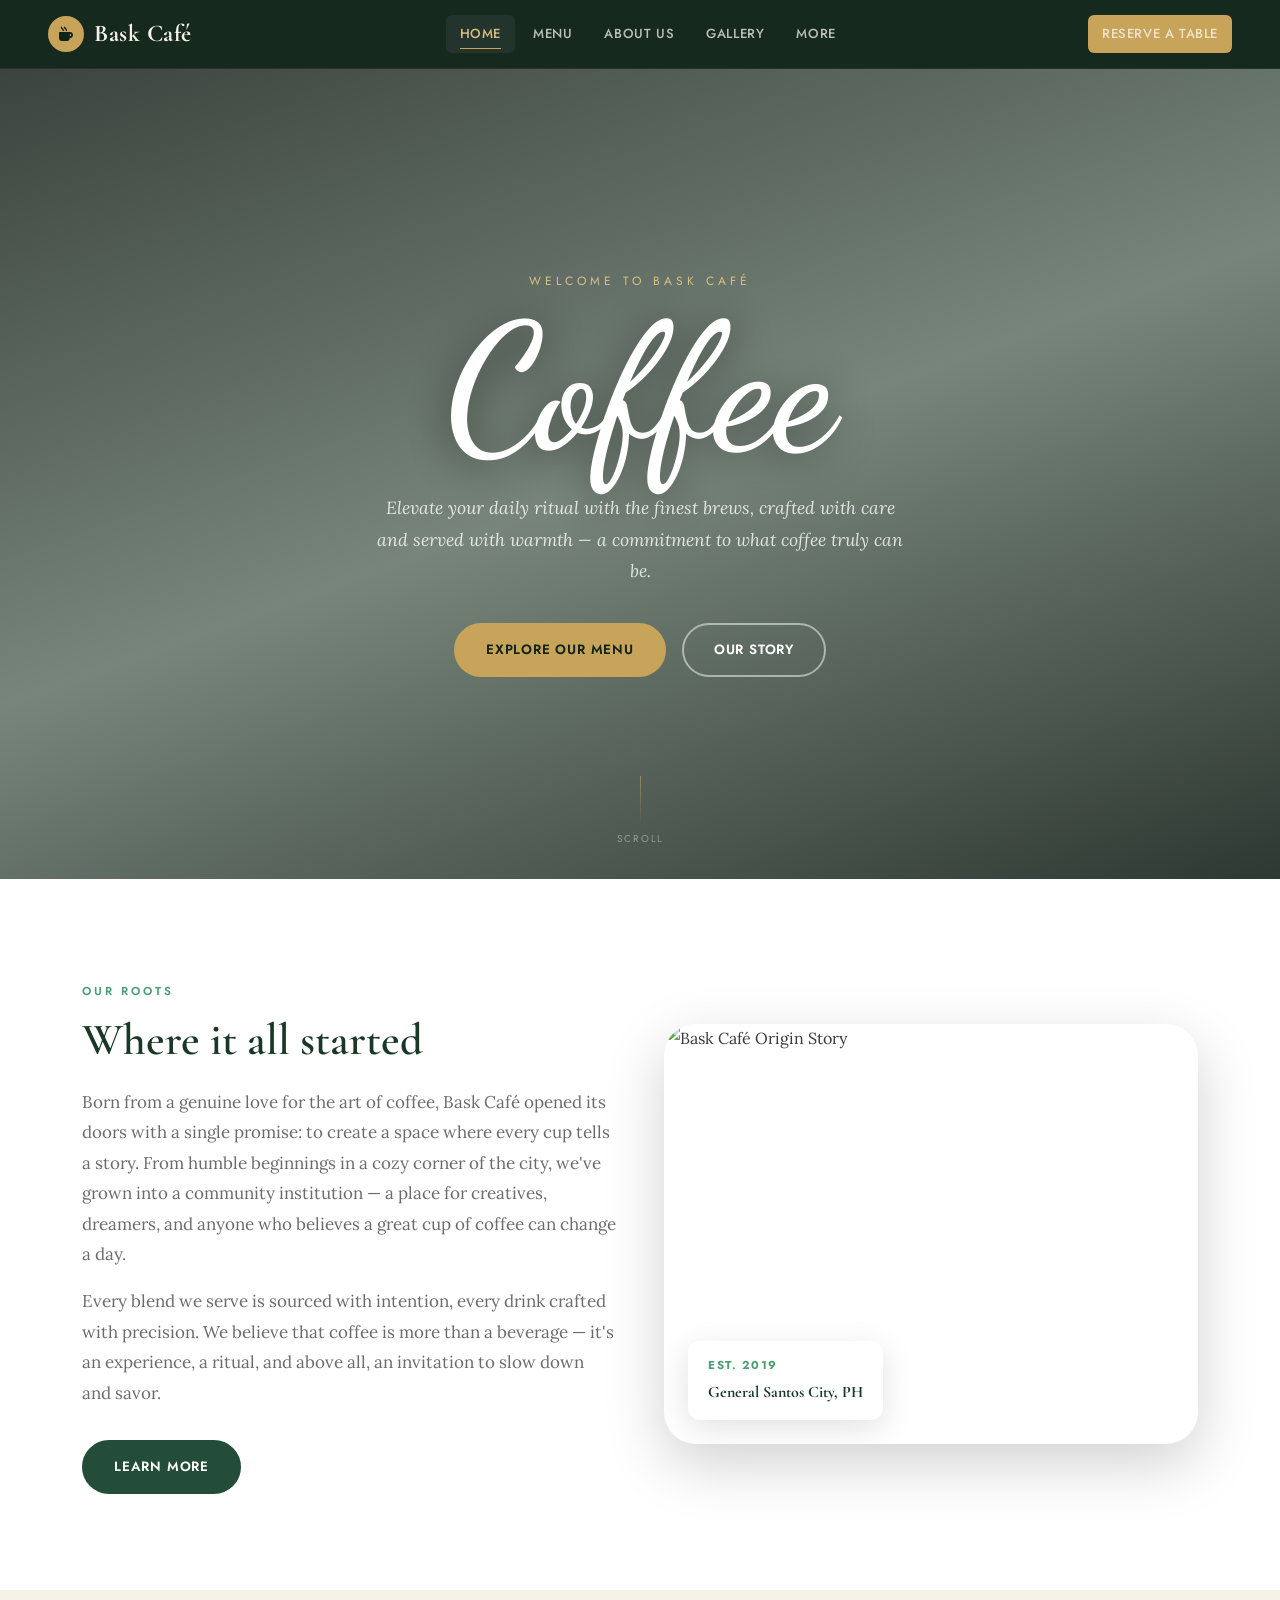
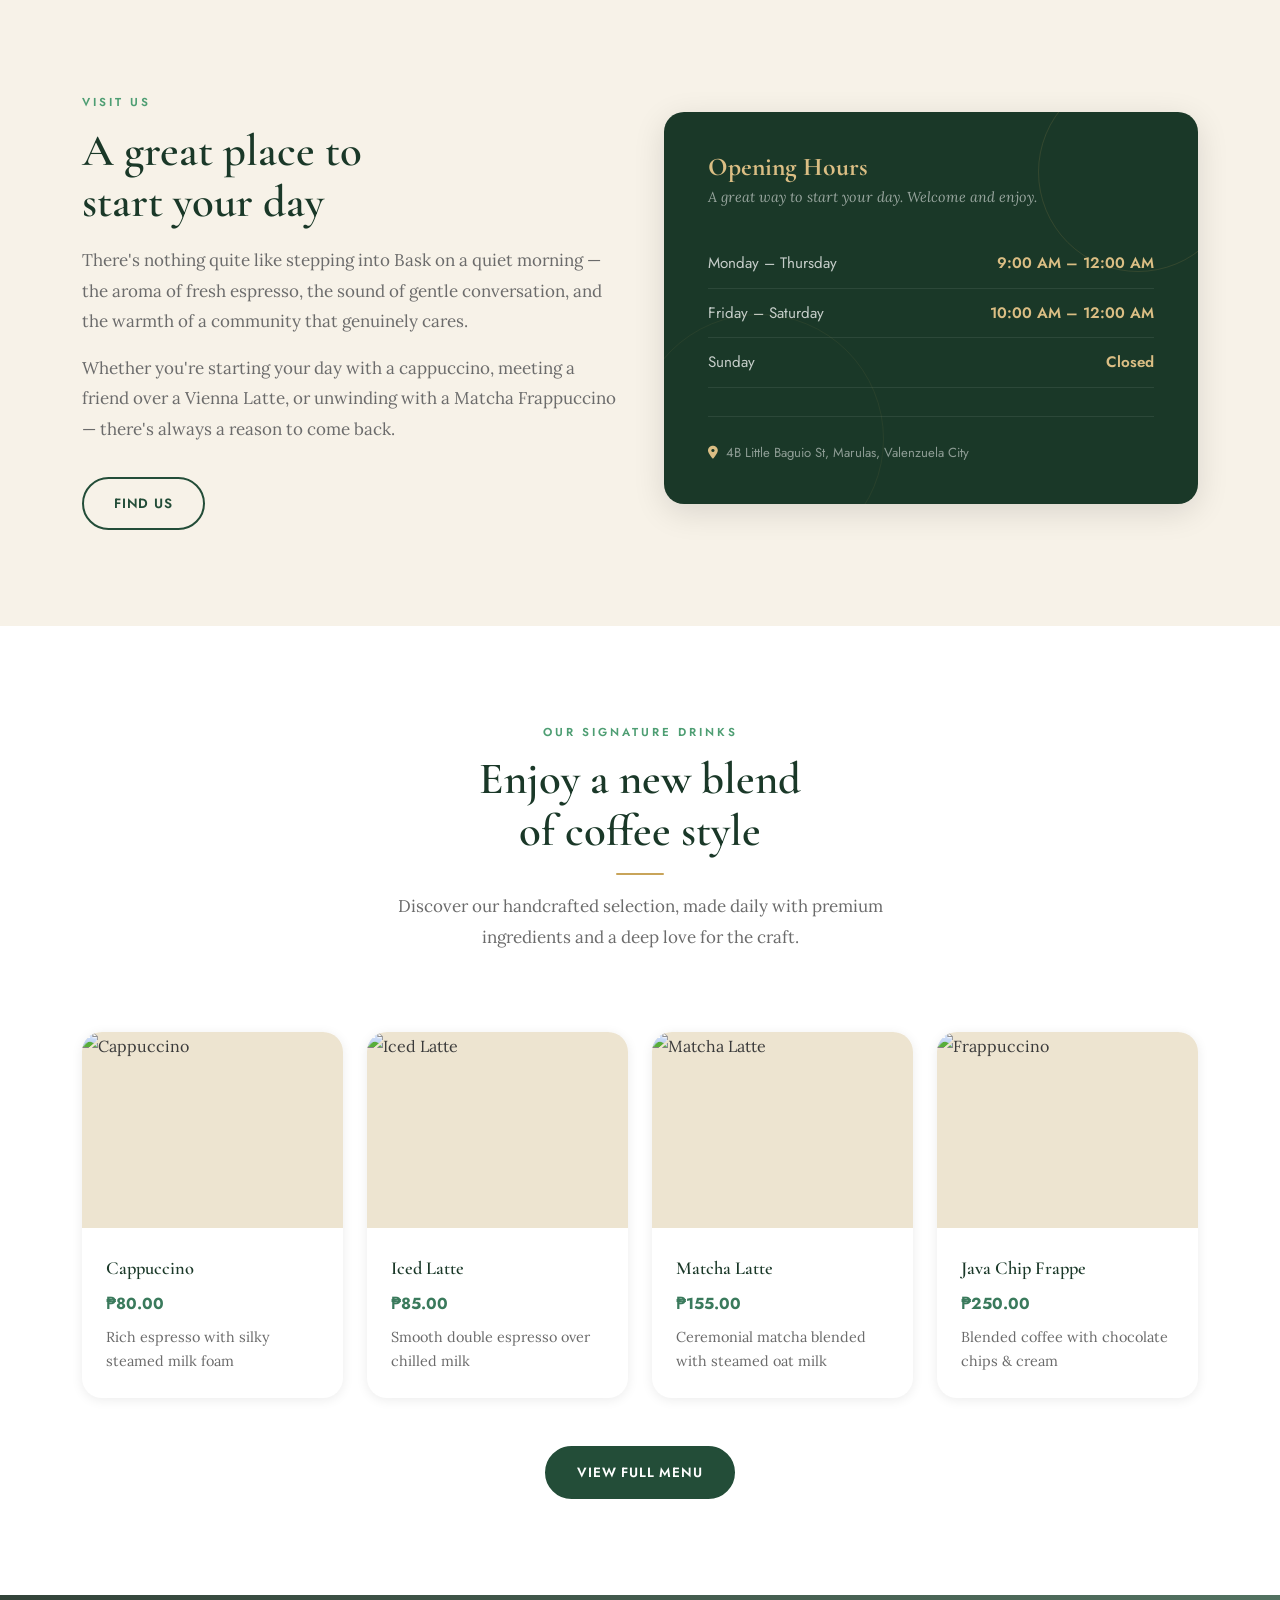
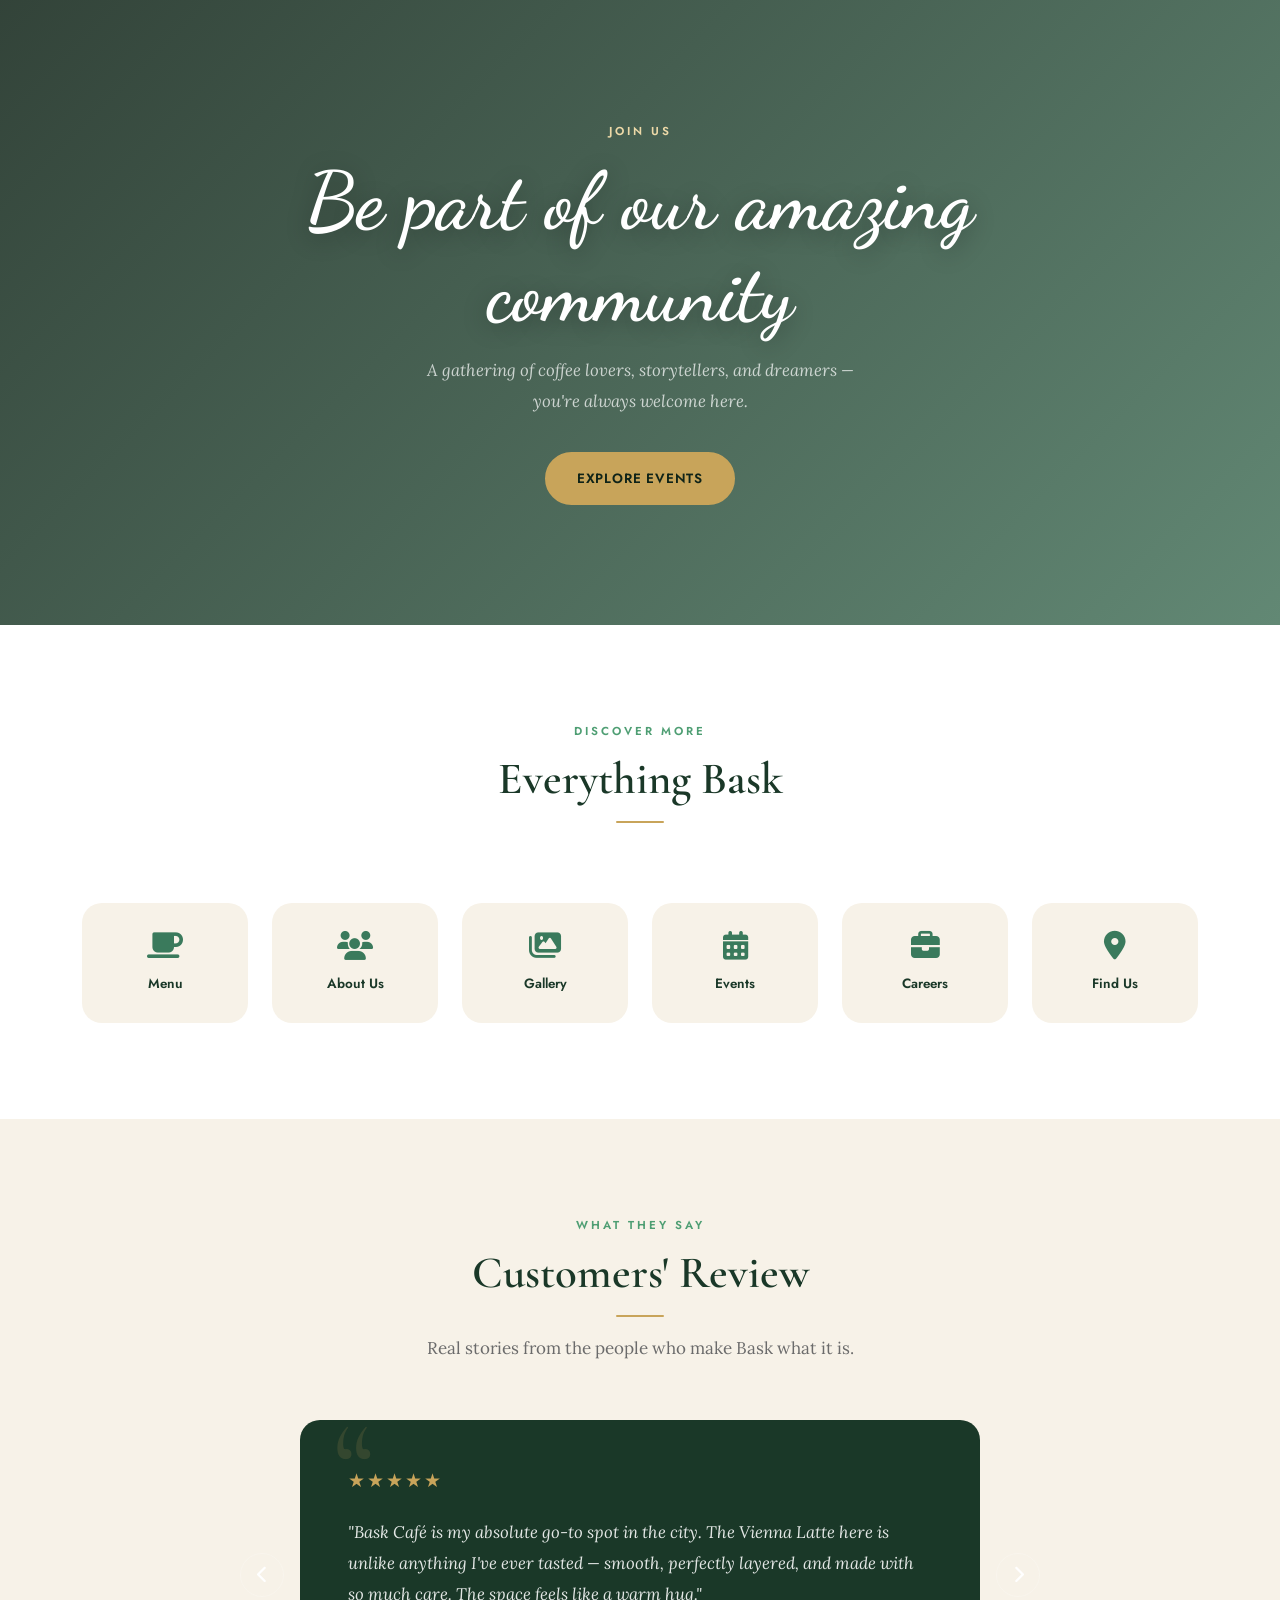
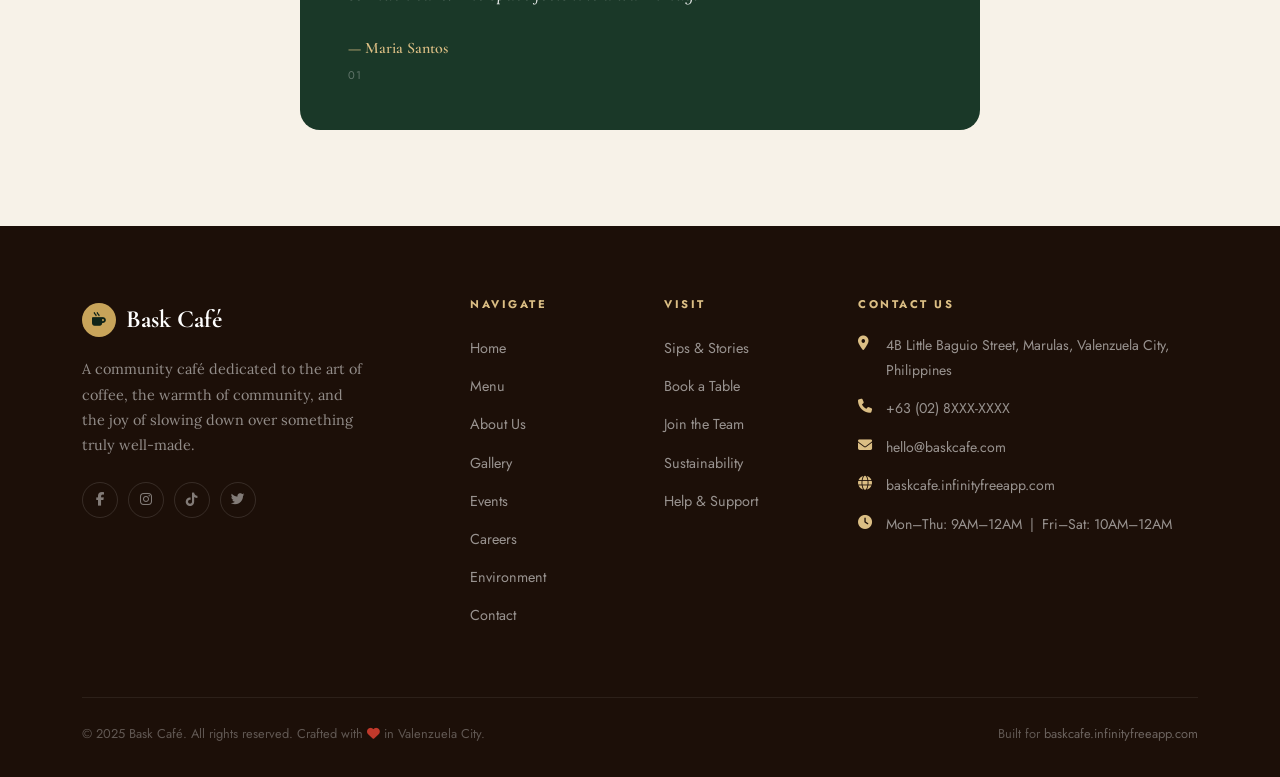
==== index.html @ c2fa4492 "refactor(ui/ux): first output layout" ====
<!DOCTYPE html>
<html lang="en">
<head>
  <meta charset="UTF-8"/>
  <meta name="viewport" content="width=device-width,initial-scale=1.0"/>
  <title>Bask Café — Home</title>
  <link rel="stylesheet" href="https://cdn.jsdelivr.net/npm/bootstrap@5.3.2/dist/css/bootstrap.min.css"/>
  <link rel="stylesheet" href="https://cdnjs.cloudflare.com/ajax/libs/font-awesome/6.5.0/css/all.min.css"/>
  <link rel="stylesheet" href="style.css"/>
</head>
<body>

<!-- ══════════════ NAVBAR ══════════════ -->
<nav class="navbar navbar-expand-lg bask-nav" id="mainNav">
  <div class="container-fluid">
    <a class="navbar-brand" href="index.html">
      <span class="brand-icon"><i class="fas fa-mug-hot"></i></span>
      Bask Café
    </a>
    <button class="navbar-toggler" type="button" data-bs-toggle="collapse" data-bs-target="#navMenu">
      <span class="navbar-toggler-icon"></span>
    </button>
    <div class="collapse navbar-collapse justify-content-center" id="navMenu">
      <ul class="navbar-nav gap-1">
        <li class="nav-item"><a class="nav-link active" href="index.html">Home</a></li>
        <li class="nav-item"><a class="nav-link" href="menu.html">Menu</a></li>
        <li class="nav-item"><a class="nav-link" href="about.html">About Us</a></li>
        <li class="nav-item"><a class="nav-link" href="gallery.html">Gallery</a></li>
        <li class="nav-item dropdown">
          <a class="nav-link dropdown-toggle" href="#" data-bs-toggle="dropdown">More</a>
          <ul class="dropdown-menu">
            <li><a class="dropdown-item" href="events.html"><i class="fas fa-calendar-alt me-2 opacity-50"></i>Events &amp; Stories</a></li>
            <li><a class="dropdown-item" href="careers.html"><i class="fas fa-briefcase me-2 opacity-50"></i>Careers</a></li>
            <li><a class="dropdown-item" href="environment.html"><i class="fas fa-leaf me-2 opacity-50"></i>Our Environment</a></li>
            <li><hr class="dropdown-divider"/></li>
            <li><a class="dropdown-item" href="contact.html"><i class="fas fa-envelope me-2 opacity-50"></i>Contact Us</a></li>
          </ul>
        </li>
      </ul>
    </div>
    <div class="d-none d-lg-flex align-items-center gap-3">
      <a href="contact.html" class="nav-link btn-nav-reserve">Reserve a Table</a>
    </div>
  </div>
</nav>

<!-- ══════════════ HERO ══════════════ -->
<section class="hero">
  <div class="hero__bg" style="background-image:url('https://images.unsplash.com/photo-1495474472287-4d71bcdd2085?w=1920&q=85');"></div>
  <div class="hero__overlay" style="background:linear-gradient(160deg,rgba(10,22,16,.8) 0%,rgba(30,55,40,.6) 50%,rgba(10,22,16,.85) 100%);"></div>
  <div class="hero__content">
    <p class="hero__tagline" style="animation:fadeSlideUp .8s ease .2s both;">Welcome to Bask Café</p>
    <h1 class="hero__script" style="animation:fadeSlideUp 1s ease .4s both;">Coffee</h1>
    <p class="hero__sub" style="animation:fadeSlideUp .9s ease .7s both;">
      Elevate your daily ritual with the finest brews, crafted with care and served with warmth — a commitment to what coffee truly can be.
    </p>
    <div style="display:flex;gap:16px;justify-content:center;flex-wrap:wrap;animation:fadeSlideUp .8s ease 1s both;">
      <a href="menu.html" class="btn-bask btn-bask-gold">Explore Our Menu</a>
      <a href="about.html" class="btn-bask btn-bask-outline-white">Our Story</a>
    </div>
  </div>
  <div class="scroll-indicator">
    <div class="scroll-indicator__line"></div>
    <span>Scroll</span>
  </div>
</section>
<style>
@keyframes fadeSlideUp {
  from { opacity:0; transform:translateY(28px); }
  to   { opacity:1; transform:translateY(0); }
}
</style>

<!-- ══════════════ WHERE IT ALL STARTED ══════════════ -->
<section class="section bg-white">
  <div class="container">
    <div class="row align-items-center g-5">
      <div class="col-lg-6" data-reveal>
        <span class="eyebrow">Our Roots</span>
        <h2 style="margin:12px 0 20px;">Where it all started</h2>
        <p style="color:var(--text-500);margin-bottom:16px;">
          Born from a genuine love for the art of coffee, Bask Café opened its doors with a single promise: to create a space where every cup tells a story. From humble beginnings in a cozy corner of the city, we've grown into a community institution — a place for creatives, dreamers, and anyone who believes a great cup of coffee can change a day.
        </p>
        <p style="color:var(--text-500);margin-bottom:32px;">
          Every blend we serve is sourced with intention, every drink crafted with precision. We believe that coffee is more than a beverage — it's an experience, a ritual, and above all, an invitation to slow down and savor.
        </p>
        <a href="about.html" class="btn-bask btn-bask-green">Learn More</a>
      </div>
      <div class="col-lg-6" data-reveal data-reveal-delay="2">
        <div style="border-radius:var(--radius-xl);overflow:hidden;box-shadow:var(--shadow-lg);position:relative;">
          <img src="https://images.unsplash.com/photo-1442512595331-e89e73853f31?w=900&q=85" alt="Bask Café Origin Story" style="width:100%;height:420px;object-fit:cover;"/>
          <div style="position:absolute;bottom:24px;left:24px;background:var(--white);border-radius:var(--radius-md);padding:14px 20px;box-shadow:var(--shadow-md);">
            <p style="font-family:var(--font-ui);font-size:.72rem;font-weight:700;letter-spacing:1.5px;text-transform:uppercase;color:var(--green-400);margin:0 0 2px;">Est. 2019</p>
            <p style="font-family:var(--font-display);font-size:1rem;font-weight:700;color:var(--green-800);margin:0;">General Santos City, PH</p>
          </div>
        </div>
      </div>
    </div>
  </div>
</section>

<!-- ══════════════ OPENING HOURS ══════════════ -->
<section class="section bg-cream">
  <div class="container">
    <div class="row align-items-center g-5">
      <div class="col-lg-6" data-reveal>
        <span class="eyebrow">Visit Us</span>
        <h2 style="margin:12px 0 16px;">A great place to<br>start your day</h2>
        <p style="color:var(--text-500);margin-bottom:16px;">
          There's nothing quite like stepping into Bask on a quiet morning — the aroma of fresh espresso, the sound of gentle conversation, and the warmth of a community that genuinely cares.
        </p>
        <p style="color:var(--text-500);margin-bottom:32px;">
          Whether you're starting your day with a cappuccino, meeting a friend over a Vienna Latte, or unwinding with a Matcha Frappuccino — there's always a reason to come back.
        </p>
        <a href="contact.html" class="btn-bask btn-bask-outline-green">Find Us</a>
      </div>
      <div class="col-lg-6" data-reveal data-reveal-delay="2">
        <div class="hours-card">
          <h3 class="hours-card__title">Opening Hours</h3>
          <p class="hours-card__sub">A great way to start your day. Welcome and enjoy.</p>
          <div class="hours-row">
            <span class="hours-row__day">Monday – Thursday</span>
            <span class="hours-row__time">9:00 AM – 12:00 AM</span>
          </div>
          <div class="hours-row">
            <span class="hours-row__day">Friday – Saturday</span>
            <span class="hours-row__time">10:00 AM – 12:00 AM</span>
          </div>
          <div class="hours-row">
            <span class="hours-row__day">Sunday</span>
            <span class="hours-row__time">Closed</span>
          </div>
          <div style="margin-top:28px;padding-top:24px;border-top:1px solid rgba(255,255,255,.08);">
            <p style="font-family:var(--font-ui);font-size:.82rem;color:rgba(255,255,255,.5);margin:0;"><i class="fas fa-map-marker-alt me-2" style="color:var(--gold-400);"></i>4B Little Baguio St, Marulas, Valenzuela City</p>
          </div>
        </div>
      </div>
    </div>
  </div>
</section>

<!-- ══════════════ MENU PREVIEW ══════════════ -->
<section class="section bg-white">
  <div class="container">
    <div class="section-header centered" data-reveal>
      <span class="eyebrow">Our Signature Drinks</span>
      <h2 style="margin-top:12px;">Enjoy a new blend<br>of coffee style</h2>
      <div class="divider centered"></div>
      <p style="color:var(--text-500);max-width:520px;margin:0 auto;">Discover our handcrafted selection, made daily with premium ingredients and a deep love for the craft.</p>
    </div>

    <div class="row g-4 mt-2">
      <div class="col-6 col-md-3" data-reveal data-reveal-delay="1">
        <div class="card-bask">
          <div class="card-bask__img">
            <img src="https://images.unsplash.com/photo-1509042239860-f550ce710b93?w=500&q=80" alt="Cappuccino"/>
          </div>
          <div class="card-bask__body">
            <div class="card-bask__title">Cappuccino</div>
            <div class="card-bask__price">₱80.00</div>
            <div class="card-bask__desc">Rich espresso with silky steamed milk foam</div>
          </div>
        </div>
      </div>
      <div class="col-6 col-md-3" data-reveal data-reveal-delay="2">
        <div class="card-bask">
          <div class="card-bask__img">
            <img src="https://images.unsplash.com/photo-1561882468-9110e03e0f78?w=500&q=80" alt="Iced Latte"/>
          </div>
          <div class="card-bask__body">
            <div class="card-bask__title">Iced Latte</div>
            <div class="card-bask__price">₱85.00</div>
            <div class="card-bask__desc">Smooth double espresso over chilled milk</div>
          </div>
        </div>
      </div>
      <div class="col-6 col-md-3" data-reveal data-reveal-delay="3">
        <div class="card-bask">
          <div class="card-bask__img">
            <img src="https://images.unsplash.com/photo-1515823662972-da6a2e4d3002?w=500&q=80" alt="Matcha Latte"/>
          </div>
          <div class="card-bask__body">
            <div class="card-bask__title">Matcha Latte</div>
            <div class="card-bask__price">₱155.00</div>
            <div class="card-bask__desc">Ceremonial matcha blended with steamed oat milk</div>
          </div>
        </div>
      </div>
      <div class="col-6 col-md-3" data-reveal data-reveal-delay="4">
        <div class="card-bask">
          <div class="card-bask__img">
            <img src="https://images.unsplash.com/photo-1572490122747-3968b75cc699?w=500&q=80" alt="Frappuccino"/>
          </div>
          <div class="card-bask__body">
            <div class="card-bask__title">Java Chip Frappe</div>
            <div class="card-bask__price">₱250.00</div>
            <div class="card-bask__desc">Blended coffee with chocolate chips &amp; cream</div>
          </div>
        </div>
      </div>
    </div>
    <div class="text-center mt-5" data-reveal>
      <a href="menu.html" class="btn-bask btn-bask-green">View Full Menu</a>
    </div>
  </div>
</section>

<!-- ══════════════ COMMUNITY ══════════════ -->
<section class="community-section">
  <div class="community-section__bg" style="background-image:url('https://images.unsplash.com/photo-1447933601403-0c6688de566e?w=1600&q=80');"></div>
  <div class="community-section__overlay"></div>
  <div class="container community-section__content">
    <span class="eyebrow" style="color:var(--gold-300);" data-reveal>Join Us</span>
    <h2 data-reveal data-reveal-delay="1" style="margin:12px 0 16px;">Be part of our amazing<br>community</h2>
    <p style="color:rgba(255,255,255,.72);max-width:440px;margin:0 auto 36px;font-size:1.05rem;font-style:italic;" data-reveal data-reveal-delay="2">
      A gathering of coffee lovers, storytellers, and dreamers — you're always welcome here.
    </p>
    <a href="events.html" class="btn-bask btn-bask-gold" data-reveal data-reveal-delay="3">Explore Events</a>
  </div>
</section>

<!-- ══════════════ QUICK LINKS ══════════════ -->
<section class="section bg-white">
  <div class="container">
    <div class="section-header centered" data-reveal>
      <span class="eyebrow">Discover More</span>
      <h2 style="margin-top:12px;">Everything Bask</h2>
      <div class="divider centered"></div>
    </div>
    <div class="row g-4 mt-2">
      <div class="col-6 col-md-4 col-lg-2" data-reveal data-reveal-delay="1">
        <a href="menu.html" style="display:flex;flex-direction:column;align-items:center;text-align:center;padding:28px 16px;background:var(--cream-200);border-radius:var(--radius-lg);transition:all var(--t-mid) var(--ease);text-decoration:none;" onmouseover="this.style.background='var(--green-800)';this.querySelector('i').style.color='var(--gold-400)';this.querySelector('.ql-lbl').style.color='white';" onmouseout="this.style.background='var(--cream-200)';this.querySelector('i').style.color='var(--green-500)';this.querySelector('.ql-lbl').style.color='var(--green-800)';">
          <i class="fas fa-coffee" style="font-size:1.8rem;color:var(--green-500);margin-bottom:12px;transition:color var(--t-mid);"></i>
          <span class="ql-lbl" style="font-family:var(--font-ui);font-size:.84rem;font-weight:600;color:var(--green-800);transition:color var(--t-mid);">Menu</span>
        </a>
      </div>
      <div class="col-6 col-md-4 col-lg-2" data-reveal data-reveal-delay="2">
        <a href="about.html" style="display:flex;flex-direction:column;align-items:center;text-align:center;padding:28px 16px;background:var(--cream-200);border-radius:var(--radius-lg);transition:all var(--t-mid) var(--ease);text-decoration:none;" onmouseover="this.style.background='var(--green-800)';this.querySelector('i').style.color='var(--gold-400)';this.querySelector('.ql-lbl').style.color='white';" onmouseout="this.style.background='var(--cream-200)';this.querySelector('i').style.color='var(--green-500)';this.querySelector('.ql-lbl').style.color='var(--green-800)';">
          <i class="fas fa-users" style="font-size:1.8rem;color:var(--green-500);margin-bottom:12px;transition:color var(--t-mid);"></i>
          <span class="ql-lbl" style="font-family:var(--font-ui);font-size:.84rem;font-weight:600;color:var(--green-800);transition:color var(--t-mid);">About Us</span>
        </a>
      </div>
      <div class="col-6 col-md-4 col-lg-2" data-reveal data-reveal-delay="3">
        <a href="gallery.html" style="display:flex;flex-direction:column;align-items:center;text-align:center;padding:28px 16px;background:var(--cream-200);border-radius:var(--radius-lg);transition:all var(--t-mid) var(--ease);text-decoration:none;" onmouseover="this.style.background='var(--green-800)';this.querySelector('i').style.color='var(--gold-400)';this.querySelector('.ql-lbl').style.color='white';" onmouseout="this.style.background='var(--cream-200)';this.querySelector('i').style.color='var(--green-500)';this.querySelector('.ql-lbl').style.color='var(--green-800)';">
          <i class="fas fa-images" style="font-size:1.8rem;color:var(--green-500);margin-bottom:12px;transition:color var(--t-mid);"></i>
          <span class="ql-lbl" style="font-family:var(--font-ui);font-size:.84rem;font-weight:600;color:var(--green-800);transition:color var(--t-mid);">Gallery</span>
        </a>
      </div>
      <div class="col-6 col-md-4 col-lg-2" data-reveal data-reveal-delay="4">
        <a href="events.html" style="display:flex;flex-direction:column;align-items:center;text-align:center;padding:28px 16px;background:var(--cream-200);border-radius:var(--radius-lg);transition:all var(--t-mid) var(--ease);text-decoration:none;" onmouseover="this.style.background='var(--green-800)';this.querySelector('i').style.color='var(--gold-400)';this.querySelector('.ql-lbl').style.color='white';" onmouseout="this.style.background='var(--cream-200)';this.querySelector('i').style.color='var(--green-500)';this.querySelector('.ql-lbl').style.color='var(--green-800)';">
          <i class="fas fa-calendar-alt" style="font-size:1.8rem;color:var(--green-500);margin-bottom:12px;transition:color var(--t-mid);"></i>
          <span class="ql-lbl" style="font-family:var(--font-ui);font-size:.84rem;font-weight:600;color:var(--green-800);transition:color var(--t-mid);">Events</span>
        </a>
      </div>
      <div class="col-6 col-md-4 col-lg-2" data-reveal data-reveal-delay="5">
        <a href="careers.html" style="display:flex;flex-direction:column;align-items:center;text-align:center;padding:28px 16px;background:var(--cream-200);border-radius:var(--radius-lg);transition:all var(--t-mid) var(--ease);text-decoration:none;" onmouseover="this.style.background='var(--green-800)';this.querySelector('i').style.color='var(--gold-400)';this.querySelector('.ql-lbl').style.color='white';" onmouseout="this.style.background='var(--cream-200)';this.querySelector('i').style.color='var(--green-500)';this.querySelector('.ql-lbl').style.color='var(--green-800)';">
          <i class="fas fa-briefcase" style="font-size:1.8rem;color:var(--green-500);margin-bottom:12px;transition:color var(--t-mid);"></i>
          <span class="ql-lbl" style="font-family:var(--font-ui);font-size:.84rem;font-weight:600;color:var(--green-800);transition:color var(--t-mid);">Careers</span>
        </a>
      </div>
      <div class="col-6 col-md-4 col-lg-2" data-reveal data-reveal-delay="5">
        <a href="contact.html" style="display:flex;flex-direction:column;align-items:center;text-align:center;padding:28px 16px;background:var(--cream-200);border-radius:var(--radius-lg);transition:all var(--t-mid) var(--ease);text-decoration:none;" onmouseover="this.style.background='var(--green-800)';this.querySelector('i').style.color='var(--gold-400)';this.querySelector('.ql-lbl').style.color='white';" onmouseout="this.style.background='var(--cream-200)';this.querySelector('i').style.color='var(--green-500)';this.querySelector('.ql-lbl').style.color='var(--green-800)';">
          <i class="fas fa-map-marker-alt" style="font-size:1.8rem;color:var(--green-500);margin-bottom:12px;transition:color var(--t-mid);"></i>
          <span class="ql-lbl" style="font-family:var(--font-ui);font-size:.84rem;font-weight:600;color:var(--green-800);transition:color var(--t-mid);">Find Us</span>
        </a>
      </div>
    </div>
  </div>
</section>

<!-- ══════════════ REVIEWS ══════════════ -->
<section class="section bg-cream">
  <div class="container">
    <div class="section-header centered" data-reveal>
      <span class="eyebrow">What They Say</span>
      <h2 style="margin-top:12px;">Customers' Review</h2>
      <div class="divider centered"></div>
      <p style="color:var(--text-500);max-width:440px;margin:0 auto;">Real stories from the people who make Bask what it is.</p>
    </div>
    <div class="mt-5" style="display:flex;align-items:center;gap:16px;max-width:800px;margin:0 auto;">
      <button class="review-nav" onclick="changeReview(-1)" aria-label="Previous"><i class="fas fa-chevron-left"></i></button>
      <div class="review-card" style="flex:1;">
        <div class="review-card__stars" id="reviewStars">★★★★★</div>
        <p class="review-card__text" id="reviewText">"Bask Café is my absolute go-to spot in the city. The Vienna Latte here is unlike anything I've ever tasted — smooth, perfectly layered, and made with so much care. The space feels like a warm hug."</p>
        <div class="review-card__name" id="reviewName">— Maria Santos</div>
        <div class="review-card__counter" id="reviewNum">01</div>
      </div>
      <button class="review-nav" onclick="changeReview(1)" aria-label="Next"><i class="fas fa-chevron-right"></i></button>
    </div>
  </div>
</section>

<!-- ══════════════ FOOTER ══════════════ -->
<footer class="bask-footer">
  <div class="container">
    <div class="row g-5">
      <div class="col-lg-4">
        <div class="footer__brand">
          <span class="footer__brand-icon"><i class="fas fa-mug-hot"></i></span>
          Bask Café
        </div>
        <p class="footer__desc">A community café dedicated to the art of coffee, the warmth of community, and the joy of slowing down over something truly well-made.</p>
        <div class="footer__socials mt-4">
          <a href="#" class="footer__social-btn"><i class="fab fa-facebook-f"></i></a>
          <a href="#" class="footer__social-btn"><i class="fab fa-instagram"></i></a>
          <a href="#" class="footer__social-btn"><i class="fab fa-tiktok"></i></a>
          <a href="#" class="footer__social-btn"><i class="fab fa-twitter"></i></a>
        </div>
      </div>
      <div class="col-6 col-lg-2">
        <h6 class="footer__heading">Navigate</h6>
        <ul class="footer__links">
          <li><a href="index.html">Home</a></li>
          <li><a href="menu.html">Menu</a></li>
          <li><a href="about.html">About Us</a></li>
          <li><a href="gallery.html">Gallery</a></li>
          <li><a href="events.html">Events</a></li>
          <li><a href="careers.html">Careers</a></li>
          <li><a href="environment.html">Environment</a></li>
          <li><a href="contact.html">Contact</a></li>
        </ul>
      </div>
      <div class="col-6 col-lg-2">
        <h6 class="footer__heading">Visit</h6>
        <ul class="footer__links">
          <li><a href="events.html">Sips &amp; Stories</a></li>
          <li><a href="events.html">Book a Table</a></li>
          <li><a href="careers.html">Join the Team</a></li>
          <li><a href="environment.html">Sustainability</a></li>
          <li><a href="contact.html">Help &amp; Support</a></li>
        </ul>
      </div>
      <div class="col-lg-4">
        <h6 class="footer__heading">Contact Us</h6>
        <div class="footer__contact-item">
          <i class="fas fa-map-marker-alt"></i>
          <span>4B Little Baguio Street, Marulas, Valenzuela City, Philippines</span>
        </div>
        <div class="footer__contact-item">
          <i class="fas fa-phone"></i>
          <span>+63 (02) 8XXX-XXXX</span>
        </div>
        <div class="footer__contact-item">
          <i class="fas fa-envelope"></i>
          <span>hello@baskcafe.com</span>
        </div>
        <div class="footer__contact-item">
          <i class="fas fa-globe"></i>
          <span>baskcafe.infinityfreeapp.com</span>
        </div>
        <div class="footer__contact-item">
          <i class="fas fa-clock"></i>
          <span>Mon–Thu: 9AM–12AM &nbsp;|&nbsp; Fri–Sat: 10AM–12AM</span>
        </div>
      </div>
    </div>
    <div class="footer__bottom">
      <p>© 2025 Bask Café. All rights reserved. Crafted with <i class="fas fa-heart" style="color:#c0392b;"></i> in Valenzuela City.</p>
      <p>Built for <a href="https://baskcafe.infinityfreeapp.com" style="color:rgba(255,255,255,.35);">baskcafe.infinityfreeapp.com</a></p>
    </div>
  </div>
</footer>

<button class="back-to-top" id="backToTop" aria-label="Back to top">
  <i class="fas fa-chevron-up"></i>
</button>

<script src="https://cdn.jsdelivr.net/npm/bootstrap@5.3.2/dist/js/bootstrap.bundle.min.js"></script>
<script src="main.js"></script>
</body>
</html>
---- style.css ----
/* ================================================================
   BASK CAFÉ — Master Stylesheet v2.0
   baskcafe.infinityfreeapp.com
   ================================================================ */

@import url('https://fonts.googleapis.com/css2?family=Cormorant+Garamond:ital,wght@0,300;0,400;0,600;0,700;1,300;1,400;1,600&family=Dancing+Script:wght@500;600;700&family=Jost:wght@300;400;500;600;700&family=Lora:ital,wght@0,400;0,600;1,400&display=swap');

/* ── CSS Variables ── */
:root {
  /* Palette */
  --green-900: #0f2318;
  --green-800: #1a3828;
  --green-700: #234d38;
  --green-600: #2e6249;
  --green-500: #3a7a5c;
  --green-400: #4e9e73;
  --green-300: #7bbf9a;
  --green-100: #d4ead9;
  --cream-100: #fdfaf5;
  --cream-200: #f7f2e8;
  --cream-300: #ede4d0;
  --cream-400: #ddd0b5;
  --brown-900: #1c0f08;
  --brown-800: #2e1a0e;
  --brown-700: #4a2c17;
  --brown-500: #7a5233;
  --gold-500:  #c8a45a;
  --gold-400:  #dbbe84;
  --gold-300:  #edd9a8;
  --white:     #ffffff;
  --text-900:  #111111;
  --text-700:  #3a3a3a;
  --text-500:  #6b6b6b;
  --text-300:  #9e9e9e;

  /* Typography */
  --font-display: 'Cormorant Garamond', serif;
  --font-script:  'Dancing Script', cursive;
  --font-ui:      'Jost', sans-serif;
  --font-body:    'Lora', serif;

  /* Spacing & Shape */
  --radius-sm:  6px;
  --radius-md:  12px;
  --radius-lg:  20px;
  --radius-xl:  32px;

  /* Shadows */
  --shadow-xs:  0 1px 4px rgba(0,0,0,.06);
  --shadow-sm:  0 2px 12px rgba(0,0,0,.08);
  --shadow-md:  0 8px 32px rgba(0,0,0,.12);
  --shadow-lg:  0 20px 60px rgba(0,0,0,.18);
  --shadow-xl:  0 40px 100px rgba(0,0,0,.28);

  /* Transitions */
  --ease:        cubic-bezier(.4,0,.2,1);
  --ease-spring: cubic-bezier(.34,1.56,.64,1);
  --t-fast:  .15s;
  --t-mid:   .3s;
  --t-slow:  .6s;
}

/* ── Reset ── */
*,*::before,*::after { box-sizing:border-box; margin:0; padding:0; }
html { scroll-behavior:smooth; font-size:16px; }
body {
  font-family: var(--font-body);
  font-size: 1rem;
  line-height: 1.75;
  color: var(--text-700);
  background: var(--cream-100);
  overflow-x: hidden;
  -webkit-font-smoothing: antialiased;
}
img { max-width:100%; height:auto; display:block; }
a  { text-decoration:none; color:inherit; }

/* ── TYPOGRAPHY SCALE ── */
h1,h2,h3,h4,h5,h6 {
  font-family: var(--font-display);
  line-height: 1.15;
  color: var(--green-800);
  font-weight: 600;
}
h1 { font-size: clamp(2.4rem, 5vw, 3.8rem); }
h2 { font-size: clamp(1.8rem, 3.5vw, 2.8rem); }
h3 { font-size: clamp(1.4rem, 2.5vw, 1.9rem); }
h4 { font-size: clamp(1.1rem, 2vw, 1.4rem); }
p  { font-size: 1.0625rem; line-height: 1.8; }

.script-title {
  font-family: var(--font-script);
  font-weight: 700;
  line-height: 1;
}

.eyebrow {
  font-family: var(--font-ui);
  font-size: .72rem;
  font-weight: 600;
  letter-spacing: 3px;
  text-transform: uppercase;
  color: var(--green-400);
}

/* ════════════════════════════════════════
   NAVBAR
════════════════════════════════════════ */
.bask-nav {
  position: sticky;
  top: 0;
  z-index: 1000;
  background: rgba(15, 35, 24, .97);
  backdrop-filter: blur(16px);
  -webkit-backdrop-filter: blur(16px);
  border-bottom: 1px solid rgba(255,255,255,.06);
  transition: background var(--t-mid) var(--ease);
}

.bask-nav .container-fluid { padding: 0 clamp(1rem, 4vw, 3rem); }
.bask-nav .navbar-brand {
  font-family: var(--font-display);
  font-size: 1.5rem;
  font-weight: 700;
  color: var(--cream-200) !important;
  letter-spacing: .5px;
  display: flex;
  align-items: center;
  gap: 10px;
}
.bask-nav .brand-icon {
  width: 36px;
  height: 36px;
  background: var(--gold-500);
  border-radius: 50%;
  display: flex;
  align-items: center;
  justify-content: center;
  font-size: .9rem;
  color: var(--green-900);
  flex-shrink: 0;
}

/* Nav links */
.bask-nav .nav-link {
  font-family: var(--font-ui);
  font-size: .82rem;
  font-weight: 500;
  letter-spacing: .6px;
  text-transform: uppercase;
  color: rgba(253,250,245,.72) !important;
  padding: 8px 14px !important;
  border-radius: var(--radius-sm);
  position: relative;
  transition: color var(--t-fast) var(--ease), background var(--t-fast) var(--ease);
}
.bask-nav .nav-link::after {
  content: '';
  position: absolute;
  bottom: 4px;
  left: 14px;
  right: 14px;
  height: 1.5px;
  background: var(--gold-500);
  transform: scaleX(0);
  transition: transform var(--t-mid) var(--ease-spring);
}
.bask-nav .nav-link:hover,
.bask-nav .nav-link.active {
  color: var(--gold-400) !important;
  background: rgba(255,255,255,.05);
}
.bask-nav .nav-link:hover::after,
.bask-nav .nav-link.active::after { transform: scaleX(1); }

/* Dropdown */
.bask-nav .dropdown-menu {
  background: var(--green-900);
  border: 1px solid rgba(255,255,255,.1);
  border-radius: var(--radius-md);
  padding: 8px;
  box-shadow: var(--shadow-lg);
  margin-top: 6px !important;
  min-width: 200px;
}
.bask-nav .dropdown-item {
  font-family: var(--font-ui);
  font-size: .84rem;
  color: rgba(253,250,245,.75);
  padding: 9px 14px;
  border-radius: var(--radius-sm);
  transition: all var(--t-fast) var(--ease);
}
.bask-nav .dropdown-item:hover {
  background: rgba(200,164,90,.15);
  color: var(--gold-400);
}
.bask-nav .dropdown-divider {
  border-color: rgba(255,255,255,.08);
  margin: 6px 0;
}

/* CTA Button in nav */
.btn-nav-reserve {
  font-family: var(--font-ui);
  font-size: .8rem;
  font-weight: 600;
  letter-spacing: .8px;
  text-transform: uppercase;
  color: var(--green-900) !important;
  background: var(--gold-500);
  border: none;
  padding: 9px 22px !important;
  border-radius: 40px;
  transition: all var(--t-mid) var(--ease-spring);
}
.btn-nav-reserve:hover {
  background: var(--gold-400);
  transform: scale(1.04);
  box-shadow: 0 4px 20px rgba(200,164,90,.45);
}
.btn-nav-reserve::after { display:none !important; }

.navbar-toggler {
  border: 1px solid rgba(255,255,255,.2) !important;
  padding: 6px 10px;
}
.navbar-toggler-icon { filter: invert(1) brightness(.8); }

/* ════════════════════════════════════════
   BUTTONS
════════════════════════════════════════ */
.btn-bask {
  display: inline-flex;
  align-items: center;
  gap: 8px;
  font-family: var(--font-ui);
  font-size: .84rem;
  font-weight: 600;
  letter-spacing: .8px;
  text-transform: uppercase;
  padding: 13px 30px;
  border-radius: 40px;
  border: 2px solid transparent;
  cursor: pointer;
  transition: all var(--t-mid) var(--ease-spring);
  white-space: nowrap;
}
.btn-bask:hover { transform: translateY(-2px); }

.btn-bask-green {
  background: var(--green-700);
  color: var(--white);
  border-color: var(--green-700);
}
.btn-bask-green:hover {
  background: var(--green-600);
  border-color: var(--green-600);
  box-shadow: 0 8px 28px rgba(46,98,73,.4);
  color: var(--white);
}

.btn-bask-gold {
  background: var(--gold-500);
  color: var(--green-900);
  border-color: var(--gold-500);
}
.btn-bask-gold:hover {
  background: var(--gold-400);
  border-color: var(--gold-400);
  box-shadow: 0 8px 28px rgba(200,164,90,.45);
  color: var(--green-900);
}

.btn-bask-outline-white {
  background: transparent;
  color: var(--white);
  border-color: rgba(255,255,255,.5);
}
.btn-bask-outline-white:hover {
  background: rgba(255,255,255,.1);
  border-color: var(--white);
  color: var(--white);
}

.btn-bask-outline-green {
  background: transparent;
  color: var(--green-700);
  border-color: var(--green-700);
}
.btn-bask-outline-green:hover {
  background: var(--green-700);
  color: var(--white);
}

/* ════════════════════════════════════════
   HERO / PAGE HERO
════════════════════════════════════════ */
.hero {
  position: relative;
  min-height: 90vh;
  display: flex;
  align-items: center;
  justify-content: center;
  overflow: hidden;
}
.hero-inner { min-height: 60vh; }

.hero__bg {
  position: absolute;
  inset: 0;
  background-size: cover;
  background-position: center;
  z-index: 0;
  transition: transform 8s ease;
}
.hero__overlay {
  position: absolute;
  inset: 0;
  z-index: 1;
}
.hero__content {
  position: relative;
  z-index: 2;
  padding: 60px 20px;
  text-align: center;
}

.hero__script {
  font-family: var(--font-script);
  font-size: clamp(5rem, 14vw, 11rem);
  color: var(--white);
  line-height: .95;
  text-shadow: 0 6px 40px rgba(0,0,0,.45);
}

.hero__tagline {
  font-family: var(--font-ui);
  font-size: .75rem;
  letter-spacing: 4px;
  text-transform: uppercase;
  color: var(--gold-400);
  margin-bottom: 12px;
}
.hero__sub {
  font-family: var(--font-body);
  font-size: 1.1rem;
  color: rgba(255,255,255,.8);
  max-width: 540px;
  margin: 20px auto 36px;
  line-height: 1.8;
  font-style: italic;
}

/* Scroll indicator */
.scroll-indicator {
  position: absolute;
  bottom: 32px;
  left: 50%;
  transform: translateX(-50%);
  z-index: 3;
  display: flex;
  flex-direction: column;
  align-items: center;
  gap: 6px;
}
.scroll-indicator span {
  font-family: var(--font-ui);
  font-size: .62rem;
  letter-spacing: 2px;
  text-transform: uppercase;
  color: rgba(255,255,255,.4);
}
.scroll-indicator__line {
  width: 1px;
  height: 48px;
  background: linear-gradient(to bottom, rgba(200,164,90,.6), transparent);
  animation: scrollPulse 2s ease infinite;
}
@keyframes scrollPulse {
  0%,100% { opacity:.4; transform:scaleY(1); }
  50%      { opacity:1;  transform:scaleY(1.1); }
}

/* ════════════════════════════════════════
   SECTION UTILITIES
════════════════════════════════════════ */
.section { padding: 96px 0; }
.section-sm { padding: 64px 0; }
.section-lg { padding: 128px 0; }

.section-header { margin-bottom: 56px; }
.section-header.centered { text-align: center; }
.section-header.centered .eyebrow { display: block; margin-bottom: 12px; }

.divider {
  width: 48px;
  height: 2px;
  background: var(--gold-500);
  border-radius: 2px;
  margin: 16px 0;
}
.divider.centered { margin: 16px auto; }

/* ════════════════════════════════════════
   CARD SYSTEM
════════════════════════════════════════ */
.card-bask {
  background: var(--white);
  border-radius: var(--radius-lg);
  overflow: hidden;
  box-shadow: var(--shadow-sm);
  transition: transform var(--t-mid) var(--ease), box-shadow var(--t-mid) var(--ease);
}
.card-bask:hover {
  transform: translateY(-6px);
  box-shadow: var(--shadow-md);
}

.card-bask__img {
  aspect-ratio: 4/3;
  overflow: hidden;
  background: var(--cream-300);
}
.card-bask__img img {
  width: 100%;
  height: 100%;
  object-fit: cover;
  transition: transform var(--t-slow) var(--ease);
}
.card-bask:hover .card-bask__img img { transform: scale(1.07); }

.card-bask__body { padding: 24px; }
.card-bask__title {
  font-family: var(--font-display);
  font-size: 1.15rem;
  color: var(--green-800);
  font-weight: 600;
  margin-bottom: 6px;
}
.card-bask__price {
  font-family: var(--font-ui);
  font-size: 1rem;
  font-weight: 700;
  color: var(--green-500);
}
.card-bask__desc {
  font-size: .9rem;
  color: var(--text-500);
  margin-top: 8px;
  line-height: 1.65;
}

/* ════════════════════════════════════════
   MENU ITEMS
════════════════════════════════════════ */
.menu-item {
  display: flex;
  gap: 12px;
  padding: 16px 0;
  border-bottom: 1px solid var(--cream-300);
  align-items: flex-start;
}
.menu-item:last-child { border-bottom: none; }

.menu-item__info { flex: 1; }
.menu-item__name {
  font-family: var(--font-ui);
  font-size: 1rem;
  font-weight: 600;
  color: var(--green-800);
  display: flex;
  align-items: center;
  gap: 8px;
  flex-wrap: wrap;
}
.menu-item__desc {
  font-size: .875rem;
  color: var(--text-500);
  margin-top: 4px;
  line-height: 1.6;
  font-family: var(--font-ui);
}
.menu-item__price {
  font-family: var(--font-ui);
  font-size: 1rem;
  font-weight: 700;
  color: var(--green-500);
  white-space: nowrap;
  padding-top: 2px;
}

.menu-dark .menu-item { border-bottom-color: rgba(255,255,255,.1); }
.menu-dark .menu-item__name { color: var(--cream-200); }
.menu-dark .menu-item__desc { color: rgba(253,250,245,.6); }
.menu-dark .menu-item__price { color: var(--gold-400); }

/* Badges */
.badge-bask {
  font-family: var(--font-ui);
  font-size: .62rem;
  font-weight: 700;
  letter-spacing: .6px;
  text-transform: uppercase;
  padding: 3px 9px;
  border-radius: 20px;
  display: inline-block;
}
.badge-new  { background: var(--gold-500);    color: var(--green-900); }
.badge-hot  { background: #d64a2e;            color: var(--white); }
.badge-best { background: var(--green-500);   color: var(--white); }

/* ════════════════════════════════════════
   TEAM CARDS
════════════════════════════════════════ */
.team-card {
  background: var(--white);
  border-radius: var(--radius-lg);
  overflow: hidden;
  box-shadow: var(--shadow-sm);
  transition: all var(--t-mid) var(--ease);
  text-align: center;
}
.team-card:hover { transform: translateY(-6px); box-shadow: var(--shadow-md); }
.team-card__photo {
  width: 110px;
  height: 110px;
  border-radius: 50%;
  object-fit: cover;
  border: 3px solid var(--green-300);
  margin: 28px auto 16px;
}
.team-card__photo-placeholder {
  width: 110px;
  height: 110px;
  border-radius: 50%;
  background: var(--cream-300);
  border: 3px solid var(--green-300);
  margin: 28px auto 16px;
  display: flex;
  align-items: center;
  justify-content: center;
  font-size: 2.2rem;
  color: var(--text-300);
  overflow: hidden;
}
.team-card__body { padding: 0 24px 28px; }
.team-card__name {
  font-family: var(--font-display);
  font-size: 1.15rem;
  color: var(--green-800);
  font-weight: 700;
}
.team-card__role {
  font-family: var(--font-ui);
  font-size: .72rem;
  font-weight: 600;
  letter-spacing: 1.5px;
  text-transform: uppercase;
  color: var(--green-400);
  margin: 5px 0 12px;
}
.team-card__bio {
  font-size: .88rem;
  color: var(--text-500);
  line-height: 1.65;
}

/* ════════════════════════════════════════
   HOURS CARD
════════════════════════════════════════ */
.hours-card {
  background: var(--green-800);
  border-radius: var(--radius-lg);
  padding: 40px 44px;
  color: var(--white);
  box-shadow: var(--shadow-md);
  position: relative;
  overflow: hidden;
}
.hours-card::before {
  content: '';
  position: absolute;
  top: -40px; right: -40px;
  width: 200px; height: 200px;
  border-radius: 50%;
  border: 1px solid rgba(200,164,90,.15);
}
.hours-card::after {
  content: '';
  position: absolute;
  bottom: -60px; left: -30px;
  width: 250px; height: 250px;
  border-radius: 50%;
  border: 1px solid rgba(200,164,90,.08);
}
.hours-card__title {
  font-family: var(--font-display);
  font-size: 1.6rem;
  color: var(--gold-400);
  font-weight: 700;
  margin-bottom: 4px;
}
.hours-card__sub {
  font-style: italic;
  font-size: .9rem;
  color: rgba(255,255,255,.55);
  margin-bottom: 28px;
}
.hours-row {
  display: flex;
  justify-content: space-between;
  padding: 11px 0;
  border-bottom: 1px solid rgba(255,255,255,.08);
  font-size: .95rem;
}
.hours-row:last-child { border-bottom: none; }
.hours-row__day { color: rgba(255,255,255,.75); font-family: var(--font-ui); }
.hours-row__time { color: var(--gold-400); font-weight: 600; font-family: var(--font-ui); }

/* ════════════════════════════════════════
   REVIEW / TESTIMONIAL
════════════════════════════════════════ */
.review-card {
  background: var(--green-800);
  border-radius: var(--radius-lg);
  padding: 44px 48px;
  color: var(--white);
  max-width: 740px;
  margin: 0 auto;
  position: relative;
}
.review-card::before {
  content: '\201C';
  position: absolute;
  top: -16px; left: 32px;
  font-family: var(--font-display);
  font-size: 8rem;
  line-height: 1;
  color: rgba(200,164,90,.15);
}
.review-card__stars { color: var(--gold-500); font-size: 1.2rem; margin-bottom: 20px; letter-spacing: 2px; }
.review-card__text {
  font-size: 1.05rem;
  line-height: 1.85;
  color: rgba(255,255,255,.88);
  font-style: italic;
  font-family: var(--font-body);
  margin-bottom: 24px;
}
.review-card__name {
  font-family: var(--font-display);
  font-size: 1rem;
  color: var(--gold-400);
  font-weight: 600;
}
.review-card__counter {
  font-family: var(--font-ui);
  font-size: .7rem;
  color: rgba(255,255,255,.3);
  letter-spacing: 1px;
  margin-top: 4px;
}

/* Review nav arrows */
.review-nav {
  background: none;
  border: 1.5px solid rgba(255,255,255,.2);
  color: var(--white);
  width: 44px;
  height: 44px;
  border-radius: 50%;
  display: flex;
  align-items: center;
  justify-content: center;
  font-size: 1.1rem;
  cursor: pointer;
  transition: all var(--t-mid) var(--ease);
  flex-shrink: 0;
}
.review-nav:hover {
  background: var(--gold-500);
  border-color: var(--gold-500);
  color: var(--green-900);
  transform: scale(1.08);
}

/* ════════════════════════════════════════
   COMMUNITY SECTION
════════════════════════════════════════ */
.community-section {
  position: relative;
  padding: 120px 0;
  overflow: hidden;
  text-align: center;
}
.community-section__bg {
  position: absolute;
  inset: 0;
  background-size: cover;
  background-position: center;
  z-index: 0;
}
.community-section__overlay {
  position: absolute;
  inset: 0;
  background: linear-gradient(135deg, rgba(15,35,24,.85) 0%, rgba(46,98,73,.75) 100%);
  z-index: 1;
}
.community-section__content {
  position: relative;
  z-index: 2;
}
.community-section h2 {
  font-family: var(--font-script);
  font-size: clamp(2.8rem, 7vw, 5rem);
  color: var(--white);
  text-shadow: 0 4px 24px rgba(0,0,0,.3);
  margin-bottom: 16px;
}

/* ════════════════════════════════════════
   GREEN INFO BAND
════════════════════════════════════════ */
.green-band {
  background: var(--green-800);
  padding: 72px 0;
}
.green-band h2 { color: var(--gold-400); }
.green-band p  { color: rgba(255,255,255,.72); }

/* ════════════════════════════════════════
   GALLERY
════════════════════════════════════════ */
.gallery-masonry {
  columns: 3;
  column-gap: 14px;
}
.gallery-masonry .g-item {
  break-inside: avoid;
  margin-bottom: 14px;
  border-radius: var(--radius-md);
  overflow: hidden;
  cursor: zoom-in;
  transition: transform var(--t-mid) var(--ease), box-shadow var(--t-mid) var(--ease);
}
.gallery-masonry .g-item:hover {
  transform: scale(1.02);
  box-shadow: var(--shadow-md);
}
.gallery-masonry .g-item img {
  width: 100%;
  display: block;
}

/* Lightbox */
.lightbox {
  display: none;
  position: fixed;
  inset: 0;
  background: rgba(0,0,0,.94);
  z-index: 9999;
  align-items: center;
  justify-content: center;
}
.lightbox.open { display: flex; }
.lightbox img {
  max-width: 90vw;
  max-height: 88vh;
  border-radius: var(--radius-md);
  box-shadow: var(--shadow-xl);
}
.lightbox__close {
  position: absolute;
  top: 20px; right: 28px;
  background: none; border: none;
  color: rgba(255,255,255,.7);
  font-size: 2rem;
  cursor: pointer;
  transition: color var(--t-fast);
}
.lightbox__close:hover { color: var(--white); }

/* ════════════════════════════════════════
   CONTACT
════════════════════════════════════════ */
.contact-info-card {
  background: var(--green-800);
  border-radius: var(--radius-lg);
  padding: 44px;
  height: 100%;
  color: var(--white);
}
.contact-info-card h3 {
  font-family: var(--font-display);
  color: var(--gold-400);
  margin-bottom: 28px;
}
.contact-detail {
  display: flex;
  gap: 14px;
  margin-bottom: 22px;
  align-items: flex-start;
}
.contact-detail i {
  color: var(--gold-400);
  font-size: 1rem;
  margin-top: 3px;
  flex-shrink: 0;
  width: 18px;
}
.contact-detail__label {
  font-family: var(--font-ui);
  font-size: .68rem;
  font-weight: 700;
  letter-spacing: 1.5px;
  text-transform: uppercase;
  color: var(--gold-400);
  margin-bottom: 3px;
}
.contact-detail__val {
  font-size: .92rem;
  color: rgba(255,255,255,.78);
  font-family: var(--font-ui);
}

.form-card {
  background: var(--white);
  border-radius: var(--radius-lg);
  padding: 44px;
  box-shadow: var(--shadow-sm);
}
.form-lbl {
  font-family: var(--font-ui);
  font-size: .72rem;
  font-weight: 700;
  letter-spacing: 1.5px;
  text-transform: uppercase;
  color: var(--green-700);
  display: block;
  margin-bottom: 8px;
}
.form-inp {
  width: 100%;
  border: 1.5px solid var(--cream-300);
  border-radius: var(--radius-sm);
  padding: 13px 16px;
  font-family: var(--font-ui);
  font-size: .95rem;
  color: var(--text-700);
  background: var(--cream-100);
  transition: border-color var(--t-fast), box-shadow var(--t-fast);
  outline: none;
}
.form-inp:focus {
  border-color: var(--green-500);
  background: var(--white);
  box-shadow: 0 0 0 3px rgba(58,122,92,.15);
}
.form-inp.error { border-color: #d64a2e; }
.field-error {
  font-family: var(--font-ui);
  font-size: .78rem;
  color: #d64a2e;
  margin-top: 4px;
  display: none;
}
.field-error.visible { display: block; }

/* ════════════════════════════════════════
   EVENT CARDS
════════════════════════════════════════ */
.event-card {
  background: var(--white);
  border-radius: var(--radius-lg);
  overflow: hidden;
  box-shadow: var(--shadow-sm);
  transition: all var(--t-mid) var(--ease);
  height: 100%;
}
.event-card:hover { transform: translateY(-6px); box-shadow: var(--shadow-md); }
.event-card__img { aspect-ratio: 16/9; overflow: hidden; background: var(--cream-300); }
.event-card__img img { width:100%; height:100%; object-fit:cover; transition: transform var(--t-slow) var(--ease); }
.event-card:hover .event-card__img img { transform: scale(1.07); }
.event-card__body { padding: 22px 24px; }
.event-card__date {
  font-family: var(--font-ui);
  font-size: .72rem;
  font-weight: 600;
  letter-spacing: 1px;
  color: var(--green-400);
  text-transform: uppercase;
  margin-bottom: 8px;
  display: flex;
  align-items: center;
  gap: 6px;
}
.event-card__title {
  font-family: var(--font-display);
  font-size: 1.15rem;
  color: var(--green-800);
  font-weight: 700;
  line-height: 1.3;
  margin-bottom: 10px;
}
.event-card__desc { font-size: .88rem; color: var(--text-500); line-height: 1.65; font-family: var(--font-ui); }
.event-card__link {
  display: inline-flex;
  align-items: center;
  gap: 6px;
  margin-top: 16px;
  font-family: var(--font-ui);
  font-size: .78rem;
  font-weight: 700;
  color: var(--green-500);
  transition: gap var(--t-fast);
}
.event-card__link:hover { gap: 10px; color: var(--green-700); }

/* ════════════════════════════════════════
   ARTICLE CARDS
════════════════════════════════════════ */
.article-card {
  background: var(--white);
  border-radius: var(--radius-lg);
  overflow: hidden;
  box-shadow: var(--shadow-sm);
  transition: all var(--t-mid) var(--ease);
  height: 100%;
  display: flex;
  flex-direction: column;
}
.article-card:hover { transform: translateY(-6px); box-shadow: var(--shadow-md); }
.article-card__img { aspect-ratio: 16/9; overflow: hidden; background: var(--cream-300); }
.article-card__img img { width:100%; height:100%; object-fit:cover; transition: transform var(--t-slow) var(--ease); }
.article-card:hover .article-card__img img { transform: scale(1.07); }
.article-card__body { padding: 22px 24px; flex: 1; display: flex; flex-direction: column; }
.article-card__tag {
  font-family: var(--font-ui);
  font-size: .7rem;
  font-weight: 700;
  letter-spacing: 1.5px;
  text-transform: uppercase;
  color: var(--green-400);
  margin-bottom: 8px;
}
.article-card__title {
  font-family: var(--font-display);
  font-size: 1.1rem;
  color: var(--green-800);
  font-weight: 700;
  line-height: 1.35;
  margin-bottom: 10px;
}
.article-card__excerpt { font-size: .88rem; color: var(--text-500); line-height: 1.65; font-family: var(--font-ui); flex: 1; }
.article-card__link {
  display: inline-flex;
  align-items: center;
  gap: 6px;
  margin-top: 16px;
  font-family: var(--font-ui);
  font-size: .78rem;
  font-weight: 700;
  color: var(--green-500);
  transition: gap var(--t-fast);
}
.article-card__link:hover { gap: 10px; }

/* ════════════════════════════════════════
   FOOTER
════════════════════════════════════════ */
.bask-footer {
  background: var(--brown-900);
  color: rgba(255,255,255,.65);
  padding: 72px 0 32px;
  position: relative;
  overflow: hidden;
}
.bask-footer::before {
  content: '';
  position: absolute;
  inset: 0;
  background: url('https://images.unsplash.com/photo-1447933601403-0c6688de566e?w=1600&q=30') center/cover;
  opacity: .06;
  z-index: 0;
}
.bask-footer > * { position: relative; z-index: 1; }
.bask-footer .container { position: relative; z-index: 1; }

.footer__brand {
  font-family: var(--font-display);
  font-size: 1.55rem;
  font-weight: 700;
  color: var(--white);
  display: flex;
  align-items: center;
  gap: 10px;
  margin-bottom: 16px;
}
.footer__brand-icon {
  width: 34px;
  height: 34px;
  background: var(--gold-500);
  border-radius: 50%;
  display: flex;
  align-items: center;
  justify-content: center;
  font-size: .85rem;
  color: var(--green-900);
  flex-shrink: 0;
}
.footer__desc {
  font-size: .9rem;
  line-height: 1.75;
  color: rgba(255,255,255,.52);
  max-width: 280px;
}
.footer__heading {
  font-family: var(--font-ui);
  font-size: .7rem;
  font-weight: 700;
  letter-spacing: 2.5px;
  text-transform: uppercase;
  color: var(--gold-400);
  margin-bottom: 22px;
}
.footer__links { list-style: none; padding: 0; }
.footer__links li { margin-bottom: 10px; }
.footer__links a {
  font-family: var(--font-ui);
  font-size: .9rem;
  color: rgba(255,255,255,.55);
  transition: all var(--t-fast);
}
.footer__links a:hover {
  color: var(--gold-400);
  padding-left: 4px;
}
.footer__contact-item {
  display: flex;
  gap: 12px;
  align-items: flex-start;
  margin-bottom: 14px;
  font-family: var(--font-ui);
  font-size: .88rem;
  color: rgba(255,255,255,.55);
}
.footer__contact-item i {
  color: var(--gold-400);
  flex-shrink: 0;
  margin-top: 3px;
  width: 16px;
}
.footer__bottom {
  border-top: 1px solid rgba(255,255,255,.07);
  margin-top: 52px;
  padding-top: 24px;
  display: flex;
  justify-content: space-between;
  align-items: center;
  flex-wrap: wrap;
  gap: 12px;
}
.footer__bottom p {
  font-family: var(--font-ui);
  font-size: .8rem;
  color: rgba(255,255,255,.3);
  margin: 0;
}
.footer__socials { display: flex; gap: 10px; }
.footer__social-btn {
  width: 36px;
  height: 36px;
  border-radius: 50%;
  border: 1px solid rgba(255,255,255,.12);
  display: flex;
  align-items: center;
  justify-content: center;
  color: rgba(255,255,255,.45);
  font-size: .85rem;
  transition: all var(--t-mid) var(--ease);
}
.footer__social-btn:hover {
  background: var(--gold-500);
  border-color: var(--gold-500);
  color: var(--green-900);
  transform: scale(1.1);
}

/* ════════════════════════════════════════
   SCROLL ANIMATIONS
════════════════════════════════════════ */
[data-reveal] {
  opacity: 0;
  transform: translateY(28px);
  transition: opacity .7s var(--ease), transform .7s var(--ease);
}
[data-reveal].revealed {
  opacity: 1;
  transform: translateY(0);
}
[data-reveal-delay="1"] { transition-delay: .1s; }
[data-reveal-delay="2"] { transition-delay: .2s; }
[data-reveal-delay="3"] { transition-delay: .3s; }
[data-reveal-delay="4"] { transition-delay: .4s; }
[data-reveal-delay="5"] { transition-delay: .5s; }

/* ════════════════════════════════════════
   BACK TO TOP
════════════════════════════════════════ */
.back-to-top {
  position: fixed;
  bottom: 28px;
  right: 28px;
  width: 46px;
  height: 46px;
  border-radius: 50%;
  background: var(--green-700);
  color: var(--white);
  border: none;
  display: flex;
  align-items: center;
  justify-content: center;
  font-size: 1rem;
  cursor: pointer;
  opacity: 0;
  pointer-events: none;
  transform: scale(.8);
  transition: all var(--t-mid) var(--ease-spring);
  z-index: 999;
  box-shadow: var(--shadow-md);
}
.back-to-top.visible {
  opacity: 1;
  pointer-events: auto;
  transform: scale(1);
}
.back-to-top:hover { background: var(--green-600); transform: scale(1.1); }

/* ════════════════════════════════════════
   MOBILE NAV
════════════════════════════════════════ */
@media (max-width: 991px) {
  .bask-nav .navbar-collapse {
    background: var(--green-900);
    border-radius: var(--radius-md);
    padding: 12px;
    margin-top: 8px;
    border: 1px solid rgba(255,255,255,.08);
  }
  .bask-nav .dropdown-menu { position: static !important; background: rgba(255,255,255,.04); box-shadow: none; }
  .bask-nav .nav-link::after { display: none; }
  .gallery-masonry { columns: 2; }
}

@media (max-width: 575px) {
  .section { padding: 64px 0; }
  .gallery-masonry { columns: 1; }
  .review-card { padding: 28px 24px; }
  .hours-card { padding: 28px; }
  .contact-info-card, .form-card { padding: 28px; }
}

/* ════════════════════════════════════════
   MISC UTILITIES
════════════════════════════════════════ */
.bg-cream   { background: var(--cream-200); }
.bg-white   { background: var(--white); }
.bg-green   { background: var(--green-800); }
.bg-brown   { background: var(--brown-900); }

.text-gold  { color: var(--gold-500) !important; }
.text-green { color: var(--green-600) !important; }

.img-cover {
  width: 100%;
  height: 100%;
  object-fit: cover;
}

.rounded-bask { border-radius: var(--radius-lg); }
.overflow-h   { overflow: hidden; }

/* Sticky menu nav on menu page */
.sticky-menu-nav {
  position: sticky;
  top: 65px;
  z-index: 100;
  background: var(--white);
  border-bottom: 2px solid var(--cream-300);
  overflow-x: auto;
  scrollbar-width: none;
}
.sticky-menu-nav::-webkit-scrollbar { display: none; }
.sticky-menu-nav__inner {
  display: flex;
  gap: 4px;
  padding: 10px clamp(.75rem, 3vw, 2rem);
  white-space: nowrap;
}
.menu-pill {
  display: inline-block;
  padding: 7px 18px;
  border-radius: 40px;
  font-family: var(--font-ui);
  font-size: .76rem;
  font-weight: 600;
  letter-spacing: .4px;
  color: var(--text-500);
  border: 1.5px solid var(--cream-300);
  transition: all var(--t-fast);
  cursor: pointer;
  text-decoration: none;
}
.menu-pill:hover, .menu-pill.active {
  background: var(--green-700);
  color: var(--white);
  border-color: var(--green-700);
}
/* Careers */
.job-card {
  background: var(--white);
  border-radius: var(--radius-lg);
  padding: 28px 32px;
  box-shadow: var(--shadow-sm);
  border-left: 4px solid var(--green-400);
  transition: all var(--t-mid) var(--ease);
}
.job-card:hover { transform: translateX(6px); box-shadow: var(--shadow-md); }
.job-card__title { font-family: var(--font-display); font-size: 1.25rem; color: var(--green-800); font-weight: 700; margin-bottom: 6px; }
.job-card__meta { display: flex; gap: 14px; flex-wrap: wrap; margin-bottom: 12px; }
.job-card__meta span { font-family: var(--font-ui); font-size: .78rem; color: var(--text-500); display: flex; align-items: center; gap: 5px; }
.job-card__meta span i { color: var(--green-400); }
.job-card__desc { font-size: .9rem; color: var(--text-500); line-height: 1.7; margin-bottom: 0; font-family: var(--font-ui); }

/* Page hero */
.page-hero {
  position: relative;
  min-height: 56vh;
  display: flex;
  align-items: center;
  justify-content: center;
  text-align: center;
  overflow: hidden;
}
.page-hero__bg {
  position: absolute;
  inset: 0;
  background-size: cover;
  background-position: center;
  z-index: 0;
}
.page-hero__overlay {
  position: absolute;
  inset: 0;
  background: linear-gradient(to bottom, rgba(15,35,24,.6) 0%, rgba(15,35,24,.75) 100%);
  z-index: 1;
}
.page-hero__content {
  position: relative;
  z-index: 2;
  padding: 60px 20px;
}
.page-hero__script {
  font-family: var(--font-script);
  font-size: clamp(3.5rem, 10vw, 7.5rem);
  color: var(--white);
  text-shadow: 0 4px 32px rgba(0,0,0,.4);
  line-height: 1;
}
.page-hero__sub {
  font-size: 1.05rem;
  color: rgba(255,255,255,.75);
  max-width: 520px;
  margin: 16px auto 0;
  font-style: italic;
  line-height: 1.75;
}
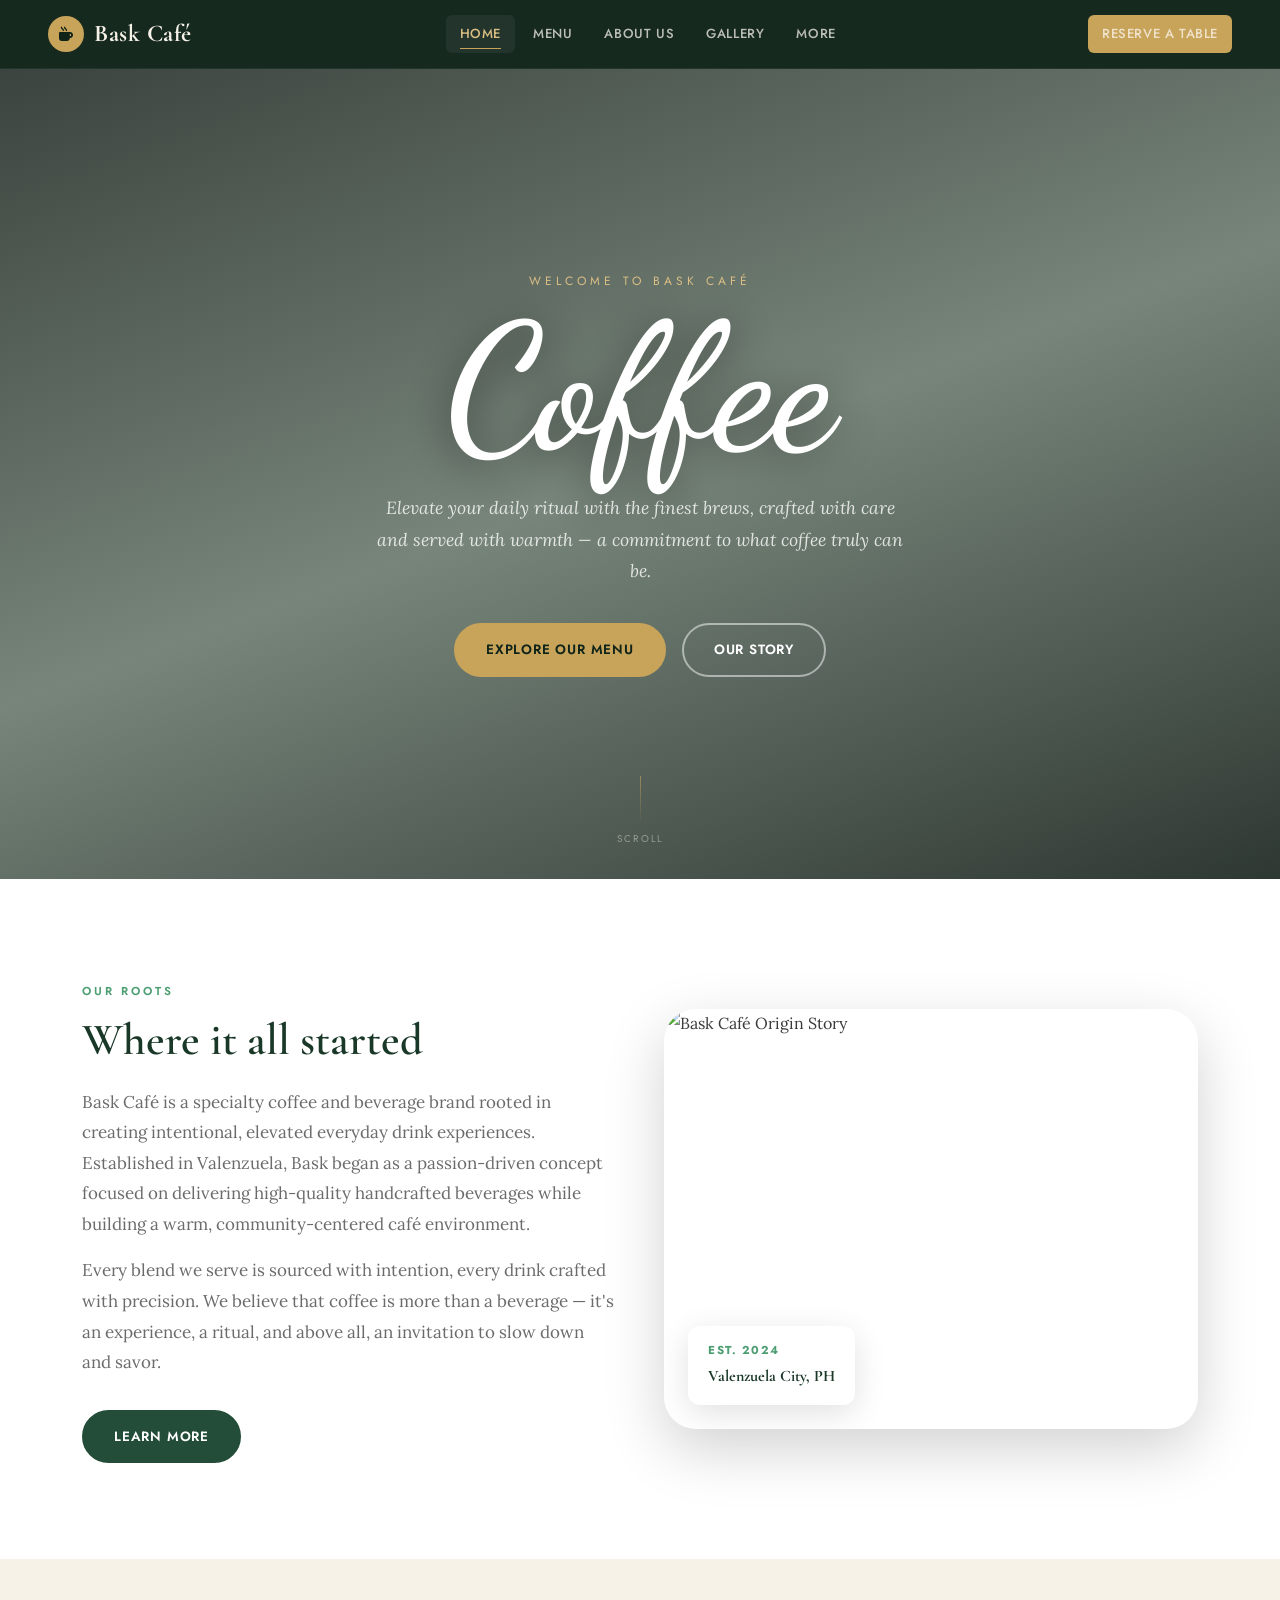
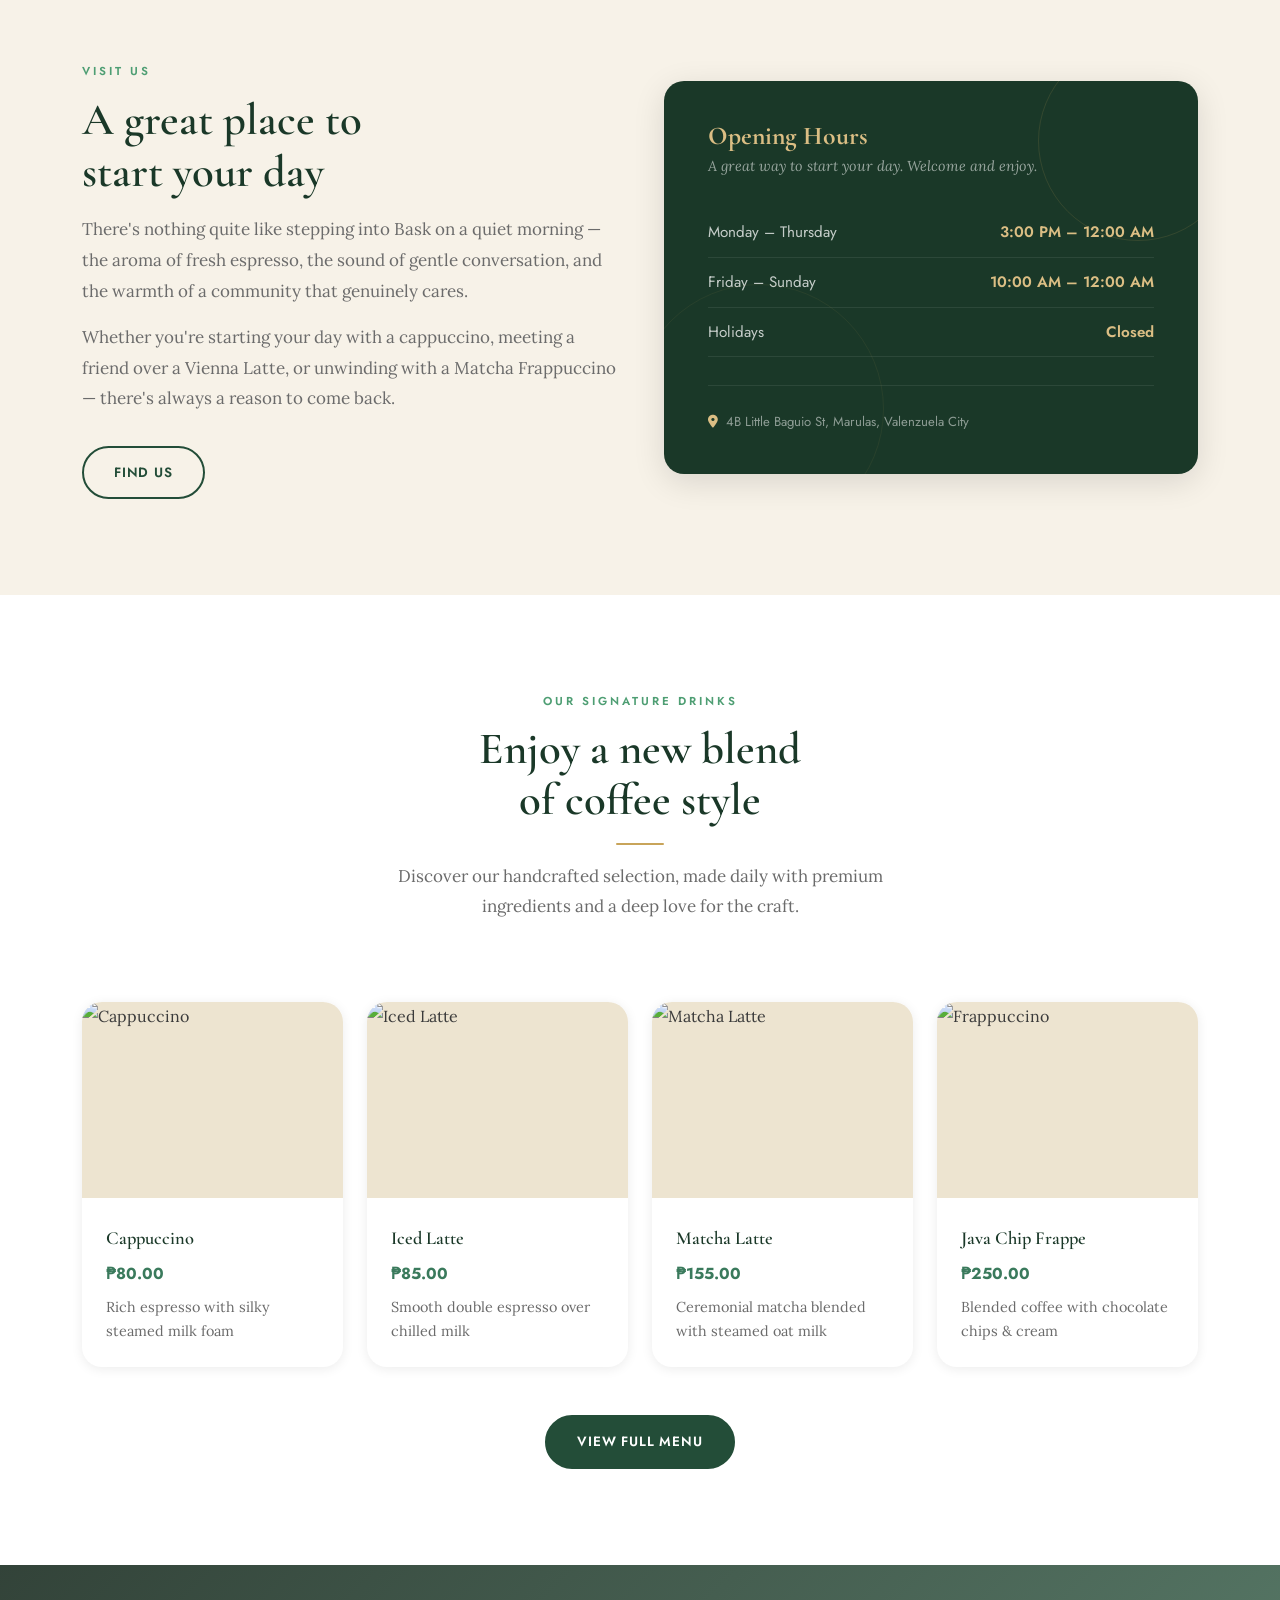
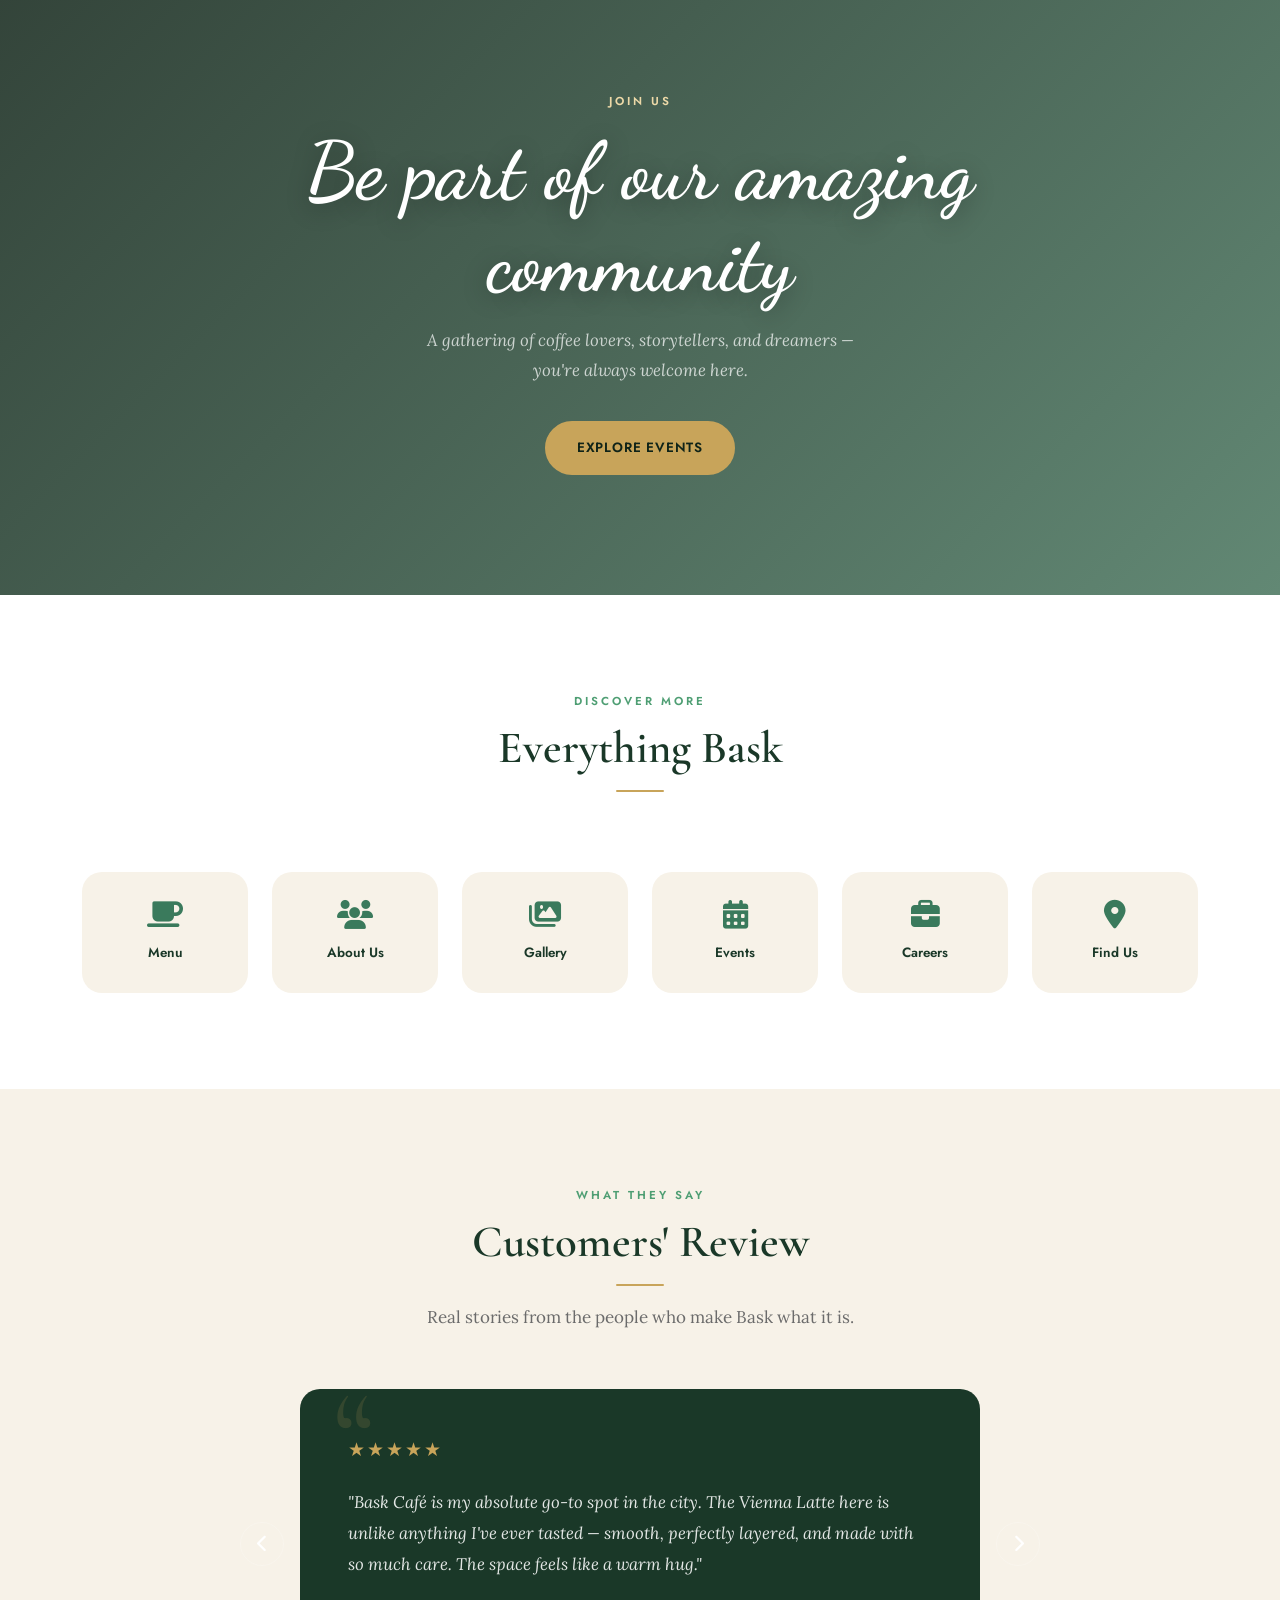
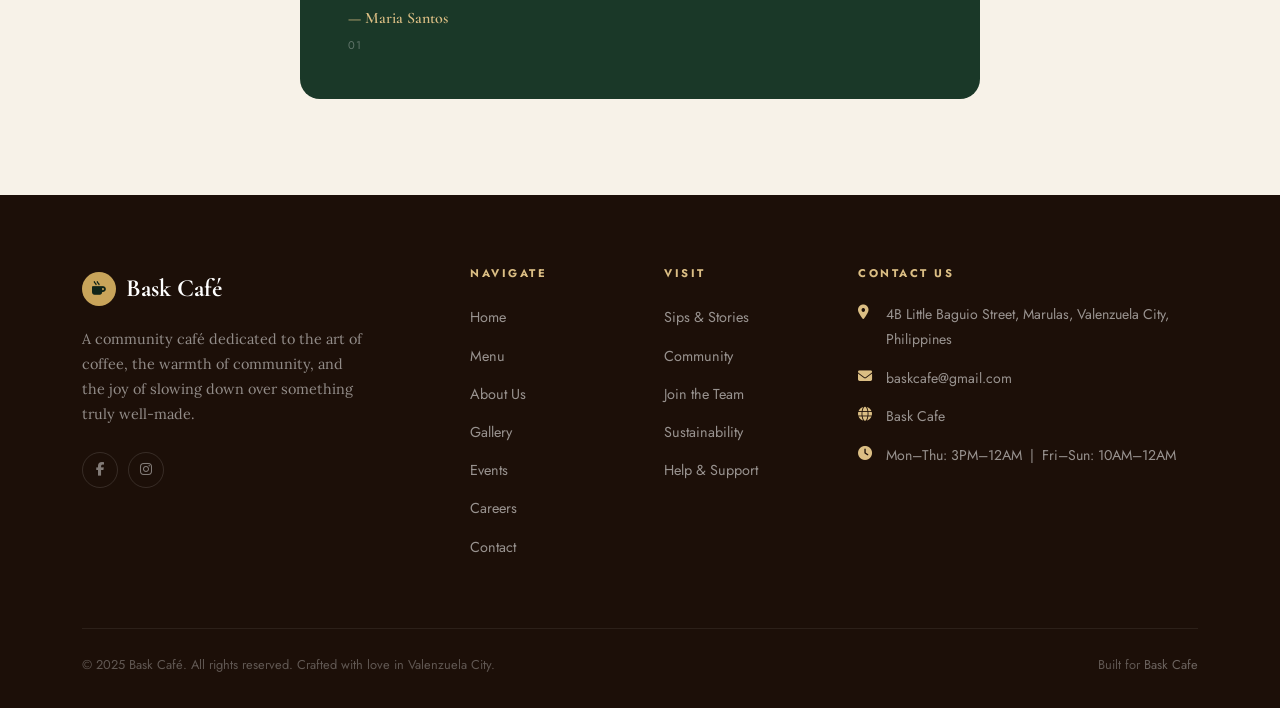
==== commit a2293abf: "Update1 for Index Changed some of the text. Updated and fixed their information." ====
--- a/index.html
+++ b/index.html
@@ -31,7 +31,6 @@
           <ul class="dropdown-menu">
             <li><a class="dropdown-item" href="events.html"><i class="fas fa-calendar-alt me-2 opacity-50"></i>Events &amp; Stories</a></li>
             <li><a class="dropdown-item" href="careers.html"><i class="fas fa-briefcase me-2 opacity-50"></i>Careers</a></li>
-            <li><a class="dropdown-item" href="environment.html"><i class="fas fa-leaf me-2 opacity-50"></i>Our Environment</a></li>
             <li><hr class="dropdown-divider"/></li>
             <li><a class="dropdown-item" href="contact.html"><i class="fas fa-envelope me-2 opacity-50"></i>Contact Us</a></li>
           </ul>
@@ -79,7 +78,7 @@
         <span class="eyebrow">Our Roots</span>
         <h2 style="margin:12px 0 20px;">Where it all started</h2>
         <p style="color:var(--text-500);margin-bottom:16px;">
-          Born from a genuine love for the art of coffee, Bask Café opened its doors with a single promise: to create a space where every cup tells a story. From humble beginnings in a cozy corner of the city, we've grown into a community institution — a place for creatives, dreamers, and anyone who believes a great cup of coffee can change a day.
+          Bask Café is a specialty coffee and beverage brand rooted in creating intentional, elevated everyday drink experiences. Established in Valenzuela, Bask began as a passion-driven concept focused on delivering high-quality handcrafted beverages while building a warm, community-centered café environment.
         </p>
         <p style="color:var(--text-500);margin-bottom:32px;">
           Every blend we serve is sourced with intention, every drink crafted with precision. We believe that coffee is more than a beverage — it's an experience, a ritual, and above all, an invitation to slow down and savor.
@@ -90,8 +89,8 @@
         <div style="border-radius:var(--radius-xl);overflow:hidden;box-shadow:var(--shadow-lg);position:relative;">
           <img src="https://images.unsplash.com/photo-1442512595331-e89e73853f31?w=900&q=85" alt="Bask Café Origin Story" style="width:100%;height:420px;object-fit:cover;"/>
           <div style="position:absolute;bottom:24px;left:24px;background:var(--white);border-radius:var(--radius-md);padding:14px 20px;box-shadow:var(--shadow-md);">
-            <p style="font-family:var(--font-ui);font-size:.72rem;font-weight:700;letter-spacing:1.5px;text-transform:uppercase;color:var(--green-400);margin:0 0 2px;">Est. 2019</p>
-            <p style="font-family:var(--font-display);font-size:1rem;font-weight:700;color:var(--green-800);margin:0;">General Santos City, PH</p>
+            <p style="font-family:var(--font-ui);font-size:.72rem;font-weight:700;letter-spacing:1.5px;text-transform:uppercase;color:var(--green-400);margin:0 0 2px;">Est. 2024</p>
+            <p style="font-family:var(--font-display);font-size:1rem;font-weight:700;color:var(--green-800);margin:0;">Valenzuela City, PH</p>
           </div>
         </div>
       </div>
@@ -120,14 +119,14 @@
           <p class="hours-card__sub">A great way to start your day. Welcome and enjoy.</p>
           <div class="hours-row">
             <span class="hours-row__day">Monday – Thursday</span>
-            <span class="hours-row__time">9:00 AM – 12:00 AM</span>
+            <span class="hours-row__time">3:00 PM – 12:00 AM</span>
           </div>
           <div class="hours-row">
-            <span class="hours-row__day">Friday – Saturday</span>
+            <span class="hours-row__day">Friday – Sunday</span>
             <span class="hours-row__time">10:00 AM – 12:00 AM</span>
           </div>
           <div class="hours-row">
-            <span class="hours-row__day">Sunday</span>
+            <span class="hours-row__day">Holidays</span>
             <span class="hours-row__time">Closed</span>
           </div>
           <div style="margin-top:28px;padding-top:24px;border-top:1px solid rgba(255,255,255,.08);">
@@ -301,10 +300,8 @@
         </div>
         <p class="footer__desc">A community café dedicated to the art of coffee, the warmth of community, and the joy of slowing down over something truly well-made.</p>
         <div class="footer__socials mt-4">
-          <a href="#" class="footer__social-btn"><i class="fab fa-facebook-f"></i></a>
-          <a href="#" class="footer__social-btn"><i class="fab fa-instagram"></i></a>
-          <a href="#" class="footer__social-btn"><i class="fab fa-tiktok"></i></a>
-          <a href="#" class="footer__social-btn"><i class="fab fa-twitter"></i></a>
+          <a href="https://www.facebook.com/profile.php?id=61569599993182" class="footer__social-btn"><i class="fab fa-facebook-f"></i></a>
+          <a href="https://www.instagram.com/baskcafe_?utm_source=ig_web_button_share_sheet&igsh=ZDNlZDc0MzIxNw==" class="footer__social-btn"><i class="fab fa-instagram"></i></a>
         </div>
       </div>
       <div class="col-6 col-lg-2">
@@ -316,7 +313,6 @@
           <li><a href="gallery.html">Gallery</a></li>
           <li><a href="events.html">Events</a></li>
           <li><a href="careers.html">Careers</a></li>
-          <li><a href="environment.html">Environment</a></li>
           <li><a href="contact.html">Contact</a></li>
         </ul>
       </div>
@@ -324,7 +320,7 @@
         <h6 class="footer__heading">Visit</h6>
         <ul class="footer__links">
           <li><a href="events.html">Sips &amp; Stories</a></li>
-          <li><a href="events.html">Book a Table</a></li>
+          <li><a href="gallery.html">Community</a></li>
           <li><a href="careers.html">Join the Team</a></li>
           <li><a href="environment.html">Sustainability</a></li>
           <li><a href="contact.html">Help &amp; Support</a></li>
@@ -337,27 +333,23 @@
           <span>4B Little Baguio Street, Marulas, Valenzuela City, Philippines</span>
         </div>
         <div class="footer__contact-item">
-          <i class="fas fa-phone"></i>
-          <span>+63 (02) 8XXX-XXXX</span>
-        </div>
-        <div class="footer__contact-item">
           <i class="fas fa-envelope"></i>
-          <span>hello@baskcafe.com</span>
+          <span>baskcafe@gmail.com</span>
         </div>
         <div class="footer__contact-item">
           <i class="fas fa-globe"></i>
-          <span>baskcafe.infinityfreeapp.com</span>
+          <span>Bask Cafe</span>
         </div>
         <div class="footer__contact-item">
           <i class="fas fa-clock"></i>
-          <span>Mon–Thu: 9AM–12AM &nbsp;|&nbsp; Fri–Sat: 10AM–12AM</span>
+          <span>Mon–Thu: 3PM–12AM &nbsp;|&nbsp; Fri–Sun: 10AM–12AM</span>
         </div>
       </div>
     </div>
     <div class="footer__bottom">
-      <p>© 2025 Bask Café. All rights reserved. Crafted with <i class="fas fa-heart" style="color:#c0392b;"></i> in Valenzuela City.</p>
-      <p>Built for <a href="https://baskcafe.infinityfreeapp.com" style="color:rgba(255,255,255,.35);">baskcafe.infinityfreeapp.com</a></p>
-    </div>
+      <p>© 2025 Bask Café. All rights reserved. Crafted with love in Valenzuela City.</p>
+      <p>Built for <a href="https://baskcafe.infinityfreeapp.com" style="color:rgba(255,255,255,.35);">Bask Cafe</a></p>
+    </div>  
   </div>
 </footer>
 
@@ -368,4 +360,4 @@
 <script src="https://cdn.jsdelivr.net/npm/bootstrap@5.3.2/dist/js/bootstrap.bundle.min.js"></script>
 <script src="main.js"></script>
 </body>
-</html>+</html>
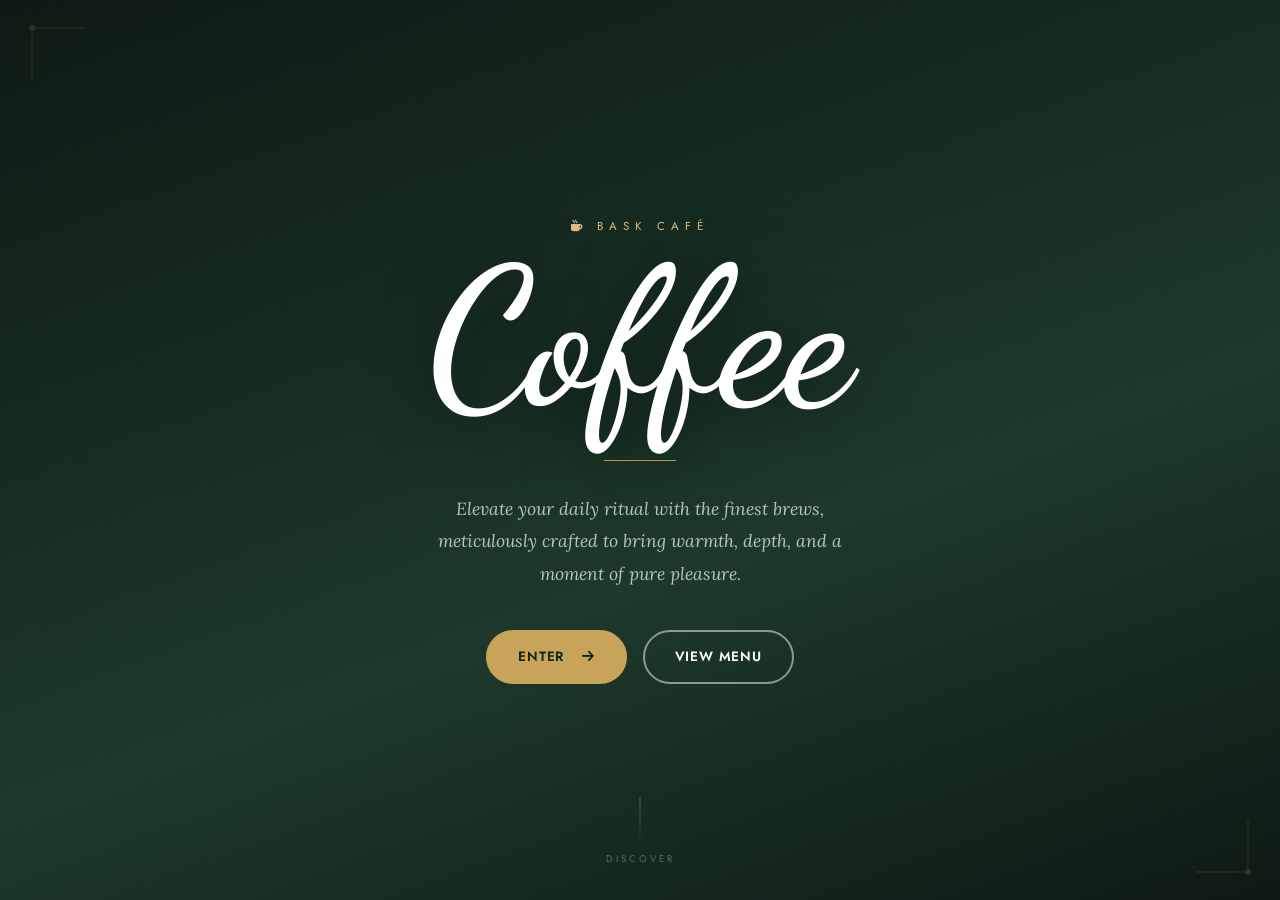
==== commit 726b8759: "Converted All files into Bootstrap" ====
--- a/index.html
+++ b/index.html
@@ -3,361 +3,57 @@
 <head>
   <meta charset="UTF-8"/>
   <meta name="viewport" content="width=device-width,initial-scale=1.0"/>
-  <title>Bask Café — Home</title>
+  <title>Bask Café — Welcome</title>
   <link rel="stylesheet" href="https://cdn.jsdelivr.net/npm/bootstrap@5.3.2/dist/css/bootstrap.min.css"/>
   <link rel="stylesheet" href="https://cdnjs.cloudflare.com/ajax/libs/font-awesome/6.5.0/css/all.min.css"/>
   <link rel="stylesheet" href="style.css"/>
 </head>
-<body>
+<body class="page-splash">
+<div class="splash">
+  <div class="splash__bg"></div>
+  <div class="splash__overlay"></div>
+  <div class="noise"></div>
 
-<!-- ══════════════ NAVBAR ══════════════ -->
-<nav class="navbar navbar-expand-lg bask-nav" id="mainNav">
-  <div class="container-fluid">
-    <a class="navbar-brand" href="index.html">
-      <span class="brand-icon"><i class="fas fa-mug-hot"></i></span>
-      Bask Café
-    </a>
-    <button class="navbar-toggler" type="button" data-bs-toggle="collapse" data-bs-target="#navMenu">
-      <span class="navbar-toggler-icon"></span>
-    </button>
-    <div class="collapse navbar-collapse justify-content-center" id="navMenu">
-      <ul class="navbar-nav gap-1">
-        <li class="nav-item"><a class="nav-link active" href="index.html">Home</a></li>
-        <li class="nav-item"><a class="nav-link" href="menu.html">Menu</a></li>
-        <li class="nav-item"><a class="nav-link" href="about.html">About Us</a></li>
-        <li class="nav-item"><a class="nav-link" href="gallery.html">Gallery</a></li>
-        <li class="nav-item dropdown">
-          <a class="nav-link dropdown-toggle" href="#" data-bs-toggle="dropdown">More</a>
-          <ul class="dropdown-menu">
-            <li><a class="dropdown-item" href="events.html"><i class="fas fa-calendar-alt me-2 opacity-50"></i>Events &amp; Stories</a></li>
-            <li><a class="dropdown-item" href="careers.html"><i class="fas fa-briefcase me-2 opacity-50"></i>Careers</a></li>
-            <li><hr class="dropdown-divider"/></li>
-            <li><a class="dropdown-item" href="contact.html"><i class="fas fa-envelope me-2 opacity-50"></i>Contact Us</a></li>
-          </ul>
-        </li>
-      </ul>
-    </div>
-    <div class="d-none d-lg-flex align-items-center gap-3">
-      <a href="contact.html" class="nav-link btn-nav-reserve">Reserve a Table</a>
+  <!-- Corner decorations -->
+  <div class="corner-deco corner-deco--tl">
+    <svg viewBox="0 0 60 60" fill="none" xmlns="http://www.w3.org/2000/svg">
+      <path d="M4 4 L4 56" stroke="#C8A45A" stroke-width="1"/>
+      <path d="M4 4 L56 4" stroke="#C8A45A" stroke-width="1"/>
+      <circle cx="4" cy="4" r="3" fill="#C8A45A"/>
+    </svg>
+  </div>
+  <div class="corner-deco corner-deco--br">
+    <svg viewBox="0 0 60 60" fill="none" xmlns="http://www.w3.org/2000/svg">
+      <path d="M4 4 L4 56" stroke="#C8A45A" stroke-width="1"/>
+      <path d="M4 4 L56 4" stroke="#C8A45A" stroke-width="1"/>
+      <circle cx="4" cy="4" r="3" fill="#C8A45A"/>
+    </svg>
+  </div>
+
+  <div class="splash__content">
+    <p class="splash__label"><i class="fas fa-mug-hot me-2"></i>Bask Café</p>
+    <h1 class="splash__title">Coffee</h1>
+    <div class="splash__rule"></div>
+    <p class="splash__tagline">
+      Elevate your daily ritual with the finest brews, meticulously crafted to bring warmth, depth, and a moment of pure pleasure.
+    </p>
+    <div class="splash__cta">
+      <a href="home.html" class="btn-bask btn-bask-gold">
+        Enter &nbsp;<i class="fas fa-arrow-right"></i>
+      </a>
+      <a href="menu.html" class="btn-bask btn-bask-outline-white">
+        View Menu
+      </a>
     </div>
   </div>
-</nav>
 
-<!-- ══════════════ HERO ══════════════ -->
-<section class="hero">
-  <div class="hero__bg" style="background-image:url('https://images.unsplash.com/photo-1495474472287-4d71bcdd2085?w=1920&q=85');"></div>
-  <div class="hero__overlay" style="background:linear-gradient(160deg,rgba(10,22,16,.8) 0%,rgba(30,55,40,.6) 50%,rgba(10,22,16,.85) 100%);"></div>
-  <div class="hero__content">
-    <p class="hero__tagline" style="animation:fadeSlideUp .8s ease .2s both;">Welcome to Bask Café</p>
-    <h1 class="hero__script" style="animation:fadeSlideUp 1s ease .4s both;">Coffee</h1>
-    <p class="hero__sub" style="animation:fadeSlideUp .9s ease .7s both;">
-      Elevate your daily ritual with the finest brews, crafted with care and served with warmth — a commitment to what coffee truly can be.
-    </p>
-    <div style="display:flex;gap:16px;justify-content:center;flex-wrap:wrap;animation:fadeSlideUp .8s ease 1s both;">
-      <a href="menu.html" class="btn-bask btn-bask-gold">Explore Our Menu</a>
-      <a href="about.html" class="btn-bask btn-bask-outline-white">Our Story</a>
-    </div>
+  <div class="splash__scroll">
+    <div class="splash__scroll-line"></div>
+    <span>Discover</span>
   </div>
-  <div class="scroll-indicator">
-    <div class="scroll-indicator__line"></div>
-    <span>Scroll</span>
-  </div>
-</section>
-<style>
-@keyframes fadeSlideUp {
-  from { opacity:0; transform:translateY(28px); }
-  to   { opacity:1; transform:translateY(0); }
-}
-</style>
-
-<!-- ══════════════ WHERE IT ALL STARTED ══════════════ -->
-<section class="section bg-white">
-  <div class="container">
-    <div class="row align-items-center g-5">
-      <div class="col-lg-6" data-reveal>
-        <span class="eyebrow">Our Roots</span>
-        <h2 style="margin:12px 0 20px;">Where it all started</h2>
-        <p style="color:var(--text-500);margin-bottom:16px;">
-          Bask Café is a specialty coffee and beverage brand rooted in creating intentional, elevated everyday drink experiences. Established in Valenzuela, Bask began as a passion-driven concept focused on delivering high-quality handcrafted beverages while building a warm, community-centered café environment.
-        </p>
-        <p style="color:var(--text-500);margin-bottom:32px;">
-          Every blend we serve is sourced with intention, every drink crafted with precision. We believe that coffee is more than a beverage — it's an experience, a ritual, and above all, an invitation to slow down and savor.
-        </p>
-        <a href="about.html" class="btn-bask btn-bask-green">Learn More</a>
-      </div>
-      <div class="col-lg-6" data-reveal data-reveal-delay="2">
-        <div style="border-radius:var(--radius-xl);overflow:hidden;box-shadow:var(--shadow-lg);position:relative;">
-          <img src="https://images.unsplash.com/photo-1442512595331-e89e73853f31?w=900&q=85" alt="Bask Café Origin Story" style="width:100%;height:420px;object-fit:cover;"/>
-          <div style="position:absolute;bottom:24px;left:24px;background:var(--white);border-radius:var(--radius-md);padding:14px 20px;box-shadow:var(--shadow-md);">
-            <p style="font-family:var(--font-ui);font-size:.72rem;font-weight:700;letter-spacing:1.5px;text-transform:uppercase;color:var(--green-400);margin:0 0 2px;">Est. 2024</p>
-            <p style="font-family:var(--font-display);font-size:1rem;font-weight:700;color:var(--green-800);margin:0;">Valenzuela City, PH</p>
-          </div>
-        </div>
-      </div>
-    </div>
-  </div>
-</section>
-
-<!-- ══════════════ OPENING HOURS ══════════════ -->
-<section class="section bg-cream">
-  <div class="container">
-    <div class="row align-items-center g-5">
-      <div class="col-lg-6" data-reveal>
-        <span class="eyebrow">Visit Us</span>
-        <h2 style="margin:12px 0 16px;">A great place to<br>start your day</h2>
-        <p style="color:var(--text-500);margin-bottom:16px;">
-          There's nothing quite like stepping into Bask on a quiet morning — the aroma of fresh espresso, the sound of gentle conversation, and the warmth of a community that genuinely cares.
-        </p>
-        <p style="color:var(--text-500);margin-bottom:32px;">
-          Whether you're starting your day with a cappuccino, meeting a friend over a Vienna Latte, or unwinding with a Matcha Frappuccino — there's always a reason to come back.
-        </p>
-        <a href="contact.html" class="btn-bask btn-bask-outline-green">Find Us</a>
-      </div>
-      <div class="col-lg-6" data-reveal data-reveal-delay="2">
-        <div class="hours-card">
-          <h3 class="hours-card__title">Opening Hours</h3>
-          <p class="hours-card__sub">A great way to start your day. Welcome and enjoy.</p>
-          <div class="hours-row">
-            <span class="hours-row__day">Monday – Thursday</span>
-            <span class="hours-row__time">3:00 PM – 12:00 AM</span>
-          </div>
-          <div class="hours-row">
-            <span class="hours-row__day">Friday – Sunday</span>
-            <span class="hours-row__time">10:00 AM – 12:00 AM</span>
-          </div>
-          <div class="hours-row">
-            <span class="hours-row__day">Holidays</span>
-            <span class="hours-row__time">Closed</span>
-          </div>
-          <div style="margin-top:28px;padding-top:24px;border-top:1px solid rgba(255,255,255,.08);">
-            <p style="font-family:var(--font-ui);font-size:.82rem;color:rgba(255,255,255,.5);margin:0;"><i class="fas fa-map-marker-alt me-2" style="color:var(--gold-400);"></i>4B Little Baguio St, Marulas, Valenzuela City</p>
-          </div>
-        </div>
-      </div>
-    </div>
-  </div>
-</section>
-
-<!-- ══════════════ MENU PREVIEW ══════════════ -->
-<section class="section bg-white">
-  <div class="container">
-    <div class="section-header centered" data-reveal>
-      <span class="eyebrow">Our Signature Drinks</span>
-      <h2 style="margin-top:12px;">Enjoy a new blend<br>of coffee style</h2>
-      <div class="divider centered"></div>
-      <p style="color:var(--text-500);max-width:520px;margin:0 auto;">Discover our handcrafted selection, made daily with premium ingredients and a deep love for the craft.</p>
-    </div>
-
-    <div class="row g-4 mt-2">
-      <div class="col-6 col-md-3" data-reveal data-reveal-delay="1">
-        <div class="card-bask">
-          <div class="card-bask__img">
-            <img src="https://images.unsplash.com/photo-1509042239860-f550ce710b93?w=500&q=80" alt="Cappuccino"/>
-          </div>
-          <div class="card-bask__body">
-            <div class="card-bask__title">Cappuccino</div>
-            <div class="card-bask__price">₱80.00</div>
-            <div class="card-bask__desc">Rich espresso with silky steamed milk foam</div>
-          </div>
-        </div>
-      </div>
-      <div class="col-6 col-md-3" data-reveal data-reveal-delay="2">
-        <div class="card-bask">
-          <div class="card-bask__img">
-            <img src="https://images.unsplash.com/photo-1561882468-9110e03e0f78?w=500&q=80" alt="Iced Latte"/>
-          </div>
-          <div class="card-bask__body">
-            <div class="card-bask__title">Iced Latte</div>
-            <div class="card-bask__price">₱85.00</div>
-            <div class="card-bask__desc">Smooth double espresso over chilled milk</div>
-          </div>
-        </div>
-      </div>
-      <div class="col-6 col-md-3" data-reveal data-reveal-delay="3">
-        <div class="card-bask">
-          <div class="card-bask__img">
-            <img src="https://images.unsplash.com/photo-1515823662972-da6a2e4d3002?w=500&q=80" alt="Matcha Latte"/>
-          </div>
-          <div class="card-bask__body">
-            <div class="card-bask__title">Matcha Latte</div>
-            <div class="card-bask__price">₱155.00</div>
-            <div class="card-bask__desc">Ceremonial matcha blended with steamed oat milk</div>
-          </div>
-        </div>
-      </div>
-      <div class="col-6 col-md-3" data-reveal data-reveal-delay="4">
-        <div class="card-bask">
-          <div class="card-bask__img">
-            <img src="https://images.unsplash.com/photo-1572490122747-3968b75cc699?w=500&q=80" alt="Frappuccino"/>
-          </div>
-          <div class="card-bask__body">
-            <div class="card-bask__title">Java Chip Frappe</div>
-            <div class="card-bask__price">₱250.00</div>
-            <div class="card-bask__desc">Blended coffee with chocolate chips &amp; cream</div>
-          </div>
-        </div>
-      </div>
-    </div>
-    <div class="text-center mt-5" data-reveal>
-      <a href="menu.html" class="btn-bask btn-bask-green">View Full Menu</a>
-    </div>
-  </div>
-</section>
-
-<!-- ══════════════ COMMUNITY ══════════════ -->
-<section class="community-section">
-  <div class="community-section__bg" style="background-image:url('https://images.unsplash.com/photo-1447933601403-0c6688de566e?w=1600&q=80');"></div>
-  <div class="community-section__overlay"></div>
-  <div class="container community-section__content">
-    <span class="eyebrow" style="color:var(--gold-300);" data-reveal>Join Us</span>
-    <h2 data-reveal data-reveal-delay="1" style="margin:12px 0 16px;">Be part of our amazing<br>community</h2>
-    <p style="color:rgba(255,255,255,.72);max-width:440px;margin:0 auto 36px;font-size:1.05rem;font-style:italic;" data-reveal data-reveal-delay="2">
-      A gathering of coffee lovers, storytellers, and dreamers — you're always welcome here.
-    </p>
-    <a href="events.html" class="btn-bask btn-bask-gold" data-reveal data-reveal-delay="3">Explore Events</a>
-  </div>
-</section>
-
-<!-- ══════════════ QUICK LINKS ══════════════ -->
-<section class="section bg-white">
-  <div class="container">
-    <div class="section-header centered" data-reveal>
-      <span class="eyebrow">Discover More</span>
-      <h2 style="margin-top:12px;">Everything Bask</h2>
-      <div class="divider centered"></div>
-    </div>
-    <div class="row g-4 mt-2">
-      <div class="col-6 col-md-4 col-lg-2" data-reveal data-reveal-delay="1">
-        <a href="menu.html" style="display:flex;flex-direction:column;align-items:center;text-align:center;padding:28px 16px;background:var(--cream-200);border-radius:var(--radius-lg);transition:all var(--t-mid) var(--ease);text-decoration:none;" onmouseover="this.style.background='var(--green-800)';this.querySelector('i').style.color='var(--gold-400)';this.querySelector('.ql-lbl').style.color='white';" onmouseout="this.style.background='var(--cream-200)';this.querySelector('i').style.color='var(--green-500)';this.querySelector('.ql-lbl').style.color='var(--green-800)';">
-          <i class="fas fa-coffee" style="font-size:1.8rem;color:var(--green-500);margin-bottom:12px;transition:color var(--t-mid);"></i>
-          <span class="ql-lbl" style="font-family:var(--font-ui);font-size:.84rem;font-weight:600;color:var(--green-800);transition:color var(--t-mid);">Menu</span>
-        </a>
-      </div>
-      <div class="col-6 col-md-4 col-lg-2" data-reveal data-reveal-delay="2">
-        <a href="about.html" style="display:flex;flex-direction:column;align-items:center;text-align:center;padding:28px 16px;background:var(--cream-200);border-radius:var(--radius-lg);transition:all var(--t-mid) var(--ease);text-decoration:none;" onmouseover="this.style.background='var(--green-800)';this.querySelector('i').style.color='var(--gold-400)';this.querySelector('.ql-lbl').style.color='white';" onmouseout="this.style.background='var(--cream-200)';this.querySelector('i').style.color='var(--green-500)';this.querySelector('.ql-lbl').style.color='var(--green-800)';">
-          <i class="fas fa-users" style="font-size:1.8rem;color:var(--green-500);margin-bottom:12px;transition:color var(--t-mid);"></i>
-          <span class="ql-lbl" style="font-family:var(--font-ui);font-size:.84rem;font-weight:600;color:var(--green-800);transition:color var(--t-mid);">About Us</span>
-        </a>
-      </div>
-      <div class="col-6 col-md-4 col-lg-2" data-reveal data-reveal-delay="3">
-        <a href="gallery.html" style="display:flex;flex-direction:column;align-items:center;text-align:center;padding:28px 16px;background:var(--cream-200);border-radius:var(--radius-lg);transition:all var(--t-mid) var(--ease);text-decoration:none;" onmouseover="this.style.background='var(--green-800)';this.querySelector('i').style.color='var(--gold-400)';this.querySelector('.ql-lbl').style.color='white';" onmouseout="this.style.background='var(--cream-200)';this.querySelector('i').style.color='var(--green-500)';this.querySelector('.ql-lbl').style.color='var(--green-800)';">
-          <i class="fas fa-images" style="font-size:1.8rem;color:var(--green-500);margin-bottom:12px;transition:color var(--t-mid);"></i>
-          <span class="ql-lbl" style="font-family:var(--font-ui);font-size:.84rem;font-weight:600;color:var(--green-800);transition:color var(--t-mid);">Gallery</span>
-        </a>
-      </div>
-      <div class="col-6 col-md-4 col-lg-2" data-reveal data-reveal-delay="4">
-        <a href="events.html" style="display:flex;flex-direction:column;align-items:center;text-align:center;padding:28px 16px;background:var(--cream-200);border-radius:var(--radius-lg);transition:all var(--t-mid) var(--ease);text-decoration:none;" onmouseover="this.style.background='var(--green-800)';this.querySelector('i').style.color='var(--gold-400)';this.querySelector('.ql-lbl').style.color='white';" onmouseout="this.style.background='var(--cream-200)';this.querySelector('i').style.color='var(--green-500)';this.querySelector('.ql-lbl').style.color='var(--green-800)';">
-          <i class="fas fa-calendar-alt" style="font-size:1.8rem;color:var(--green-500);margin-bottom:12px;transition:color var(--t-mid);"></i>
-          <span class="ql-lbl" style="font-family:var(--font-ui);font-size:.84rem;font-weight:600;color:var(--green-800);transition:color var(--t-mid);">Events</span>
-        </a>
-      </div>
-      <div class="col-6 col-md-4 col-lg-2" data-reveal data-reveal-delay="5">
-        <a href="careers.html" style="display:flex;flex-direction:column;align-items:center;text-align:center;padding:28px 16px;background:var(--cream-200);border-radius:var(--radius-lg);transition:all var(--t-mid) var(--ease);text-decoration:none;" onmouseover="this.style.background='var(--green-800)';this.querySelector('i').style.color='var(--gold-400)';this.querySelector('.ql-lbl').style.color='white';" onmouseout="this.style.background='var(--cream-200)';this.querySelector('i').style.color='var(--green-500)';this.querySelector('.ql-lbl').style.color='var(--green-800)';">
-          <i class="fas fa-briefcase" style="font-size:1.8rem;color:var(--green-500);margin-bottom:12px;transition:color var(--t-mid);"></i>
-          <span class="ql-lbl" style="font-family:var(--font-ui);font-size:.84rem;font-weight:600;color:var(--green-800);transition:color var(--t-mid);">Careers</span>
-        </a>
-      </div>
-      <div class="col-6 col-md-4 col-lg-2" data-reveal data-reveal-delay="5">
-        <a href="contact.html" style="display:flex;flex-direction:column;align-items:center;text-align:center;padding:28px 16px;background:var(--cream-200);border-radius:var(--radius-lg);transition:all var(--t-mid) var(--ease);text-decoration:none;" onmouseover="this.style.background='var(--green-800)';this.querySelector('i').style.color='var(--gold-400)';this.querySelector('.ql-lbl').style.color='white';" onmouseout="this.style.background='var(--cream-200)';this.querySelector('i').style.color='var(--green-500)';this.querySelector('.ql-lbl').style.color='var(--green-800)';">
-          <i class="fas fa-map-marker-alt" style="font-size:1.8rem;color:var(--green-500);margin-bottom:12px;transition:color var(--t-mid);"></i>
-          <span class="ql-lbl" style="font-family:var(--font-ui);font-size:.84rem;font-weight:600;color:var(--green-800);transition:color var(--t-mid);">Find Us</span>
-        </a>
-      </div>
-    </div>
-  </div>
-</section>
-
-<!-- ══════════════ REVIEWS ══════════════ -->
-<section class="section bg-cream">
-  <div class="container">
-    <div class="section-header centered" data-reveal>
-      <span class="eyebrow">What They Say</span>
-      <h2 style="margin-top:12px;">Customers' Review</h2>
-      <div class="divider centered"></div>
-      <p style="color:var(--text-500);max-width:440px;margin:0 auto;">Real stories from the people who make Bask what it is.</p>
-    </div>
-    <div class="mt-5" style="display:flex;align-items:center;gap:16px;max-width:800px;margin:0 auto;">
-      <button class="review-nav" onclick="changeReview(-1)" aria-label="Previous"><i class="fas fa-chevron-left"></i></button>
-      <div class="review-card" style="flex:1;">
-        <div class="review-card__stars" id="reviewStars">★★★★★</div>
-        <p class="review-card__text" id="reviewText">"Bask Café is my absolute go-to spot in the city. The Vienna Latte here is unlike anything I've ever tasted — smooth, perfectly layered, and made with so much care. The space feels like a warm hug."</p>
-        <div class="review-card__name" id="reviewName">— Maria Santos</div>
-        <div class="review-card__counter" id="reviewNum">01</div>
-      </div>
-      <button class="review-nav" onclick="changeReview(1)" aria-label="Next"><i class="fas fa-chevron-right"></i></button>
-    </div>
-  </div>
-</section>
-
-<!-- ══════════════ FOOTER ══════════════ -->
-<footer class="bask-footer">
-  <div class="container">
-    <div class="row g-5">
-      <div class="col-lg-4">
-        <div class="footer__brand">
-          <span class="footer__brand-icon"><i class="fas fa-mug-hot"></i></span>
-          Bask Café
-        </div>
-        <p class="footer__desc">A community café dedicated to the art of coffee, the warmth of community, and the joy of slowing down over something truly well-made.</p>
-        <div class="footer__socials mt-4">
-          <a href="https://www.facebook.com/profile.php?id=61569599993182" class="footer__social-btn"><i class="fab fa-facebook-f"></i></a>
-          <a href="https://www.instagram.com/baskcafe_?utm_source=ig_web_button_share_sheet&igsh=ZDNlZDc0MzIxNw==" class="footer__social-btn"><i class="fab fa-instagram"></i></a>
-        </div>
-      </div>
-      <div class="col-6 col-lg-2">
-        <h6 class="footer__heading">Navigate</h6>
-        <ul class="footer__links">
-          <li><a href="index.html">Home</a></li>
-          <li><a href="menu.html">Menu</a></li>
-          <li><a href="about.html">About Us</a></li>
-          <li><a href="gallery.html">Gallery</a></li>
-          <li><a href="events.html">Events</a></li>
-          <li><a href="careers.html">Careers</a></li>
-          <li><a href="contact.html">Contact</a></li>
-        </ul>
-      </div>
-      <div class="col-6 col-lg-2">
-        <h6 class="footer__heading">Visit</h6>
-        <ul class="footer__links">
-          <li><a href="events.html">Sips &amp; Stories</a></li>
-          <li><a href="gallery.html">Community</a></li>
-          <li><a href="careers.html">Join the Team</a></li>
-          <li><a href="environment.html">Sustainability</a></li>
-          <li><a href="contact.html">Help &amp; Support</a></li>
-        </ul>
-      </div>
-      <div class="col-lg-4">
-        <h6 class="footer__heading">Contact Us</h6>
-        <div class="footer__contact-item">
-          <i class="fas fa-map-marker-alt"></i>
-          <span>4B Little Baguio Street, Marulas, Valenzuela City, Philippines</span>
-        </div>
-        <div class="footer__contact-item">
-          <i class="fas fa-envelope"></i>
-          <span>baskcafe@gmail.com</span>
-        </div>
-        <div class="footer__contact-item">
-          <i class="fas fa-globe"></i>
-          <span>Bask Cafe</span>
-        </div>
-        <div class="footer__contact-item">
-          <i class="fas fa-clock"></i>
-          <span>Mon–Thu: 3PM–12AM &nbsp;|&nbsp; Fri–Sun: 10AM–12AM</span>
-        </div>
-      </div>
-    </div>
-    <div class="footer__bottom">
-      <p>© 2025 Bask Café. All rights reserved. Crafted with love in Valenzuela City.</p>
-      <p>Built for <a href="https://baskcafe.infinityfreeapp.com" style="color:rgba(255,255,255,.35);">Bask Cafe</a></p>
-    </div>  
-  </div>
-</footer>
-
-<button class="back-to-top" id="backToTop" aria-label="Back to top">
-  <i class="fas fa-chevron-up"></i>
-</button>
+</div>
 
 <script src="https://cdn.jsdelivr.net/npm/bootstrap@5.3.2/dist/js/bootstrap.bundle.min.js"></script>
 <script src="main.js"></script>
 </body>
-</html>
+</html>
--- a/style.css
+++ b/style.css
@@ -319,6 +319,32 @@
   inset: 0;
   z-index: 1;
 }
+
+.hero__bg--home {
+  background-image: url('https://images.unsplash.com/photo-1495474472287-4d71bcdd2085?w=1920&q=85');
+}
+
+.hero__overlay--home {
+  background: linear-gradient(160deg, rgba(10,22,16,.8) 0%, rgba(30,55,40,.6) 50%, rgba(10,22,16,.85) 100%);
+}
+
+.hero__cta {
+  animation: fadeSlideUp .8s ease 1s both;
+}
+
+@keyframes fadeSlideUp {
+  from { opacity: 0; transform: translateY(28px); }
+  to { opacity: 1; transform: translateY(0); }
+}
+
+.animate-fade-slide-up {
+  animation: fadeSlideUp .8s ease both;
+}
+
+.anim-delay-2 { animation-delay: .2s; }
+.anim-delay-4 { animation-delay: .4s; animation-duration: 1s; }
+.anim-delay-7 { animation-delay: .7s; animation-duration: .9s; }
+.anim-delay-10 { animation-delay: 1s; }
 .hero__content {
   position: relative;
   z-index: 2;
@@ -618,6 +644,23 @@
 .hours-row__day { color: rgba(255,255,255,.75); font-family: var(--font-ui); }
 .hours-row__time { color: var(--gold-400); font-weight: 600; font-family: var(--font-ui); }
 
+.hours-card__location-wrap {
+  margin-top: 28px;
+  padding-top: 24px;
+  border-top: 1px solid rgba(255,255,255,.08);
+}
+
+.hours-card__location {
+  font-family: var(--font-ui);
+  font-size: .82rem;
+  color: rgba(255,255,255,.5);
+  margin: 0;
+}
+
+.hours-card__location-icon {
+  color: var(--gold-400);
+}
+
 /* ════════════════════════════════════════
    REVIEW / TESTIMONIAL
 ════════════════════════════════════════ */
@@ -701,6 +744,10 @@
   background-position: center;
   z-index: 0;
 }
+
+.community-section__bg--home {
+  background-image: url('https://images.unsplash.com/photo-1447933601403-0c6688de566e?w=1600&q=80');
+}
 .community-section__overlay {
   position: absolute;
   inset: 0;
@@ -717,6 +764,149 @@
   color: var(--white);
   text-shadow: 0 4px 24px rgba(0,0,0,.3);
   margin-bottom: 16px;
+}
+
+.community-eyebrow {
+  color: var(--gold-300);
+}
+
+.community-title {
+  margin: 12px 0 16px;
+}
+
+.community-copy {
+  color: rgba(255,255,255,.72);
+  max-width: 440px;
+  margin: 0 auto 36px;
+  font-size: 1.05rem;
+  font-style: italic;
+}
+
+.quick-link {
+  display: flex;
+  flex-direction: column;
+  align-items: center;
+  text-align: center;
+  padding: 28px 16px;
+  background: var(--cream-200);
+  border-radius: var(--radius-lg);
+  transition: all var(--t-mid) var(--ease);
+  text-decoration: none;
+  min-height: 100%;
+}
+
+.quick-link:hover {
+  background: var(--green-800);
+}
+
+.quick-link__icon {
+  font-size: 1.8rem;
+  color: var(--green-500);
+  margin-bottom: 12px;
+  transition: color var(--t-mid);
+}
+
+.quick-link__label {
+  font-family: var(--font-ui);
+  font-size: .84rem;
+  font-weight: 600;
+  color: var(--green-800);
+  transition: color var(--t-mid);
+}
+
+.quick-link:hover .quick-link__icon {
+  color: var(--gold-400);
+}
+
+.quick-link:hover .quick-link__label {
+  color: var(--white);
+}
+
+.review-wrap {
+  display: flex;
+  align-items: center;
+  gap: 16px;
+  max-width: 800px;
+  margin: 0 auto;
+}
+
+.review-card--fill {
+  flex: 1;
+}
+
+.section-title-top {
+  margin-top: 12px;
+}
+
+.section-title-sm {
+  margin: 12px 0 20px;
+}
+
+.section-title-xs {
+  margin: 12px 0 16px;
+}
+
+.copy-muted {
+  color: var(--text-500);
+}
+
+.copy-spaced-sm {
+  margin-bottom: 16px;
+}
+
+.copy-spaced-lg {
+  margin-bottom: 32px;
+}
+
+.copy-centered-md {
+  max-width: 520px;
+  margin: 0 auto;
+}
+
+.copy-centered-sm {
+  max-width: 440px;
+  margin: 0 auto;
+}
+
+.roots-media-card {
+  border-radius: var(--radius-xl);
+  overflow: hidden;
+  box-shadow: var(--shadow-lg);
+  position: relative;
+}
+
+.roots-media-card__img {
+  width: 100%;
+  height: 420px;
+  object-fit: cover;
+}
+
+.roots-media-card__badge {
+  position: absolute;
+  bottom: 24px;
+  left: 24px;
+  background: var(--white);
+  border-radius: var(--radius-md);
+  padding: 14px 20px;
+  box-shadow: var(--shadow-md);
+}
+
+.roots-media-card__meta {
+  font-family: var(--font-ui);
+  font-size: .72rem;
+  font-weight: 700;
+  letter-spacing: 1.5px;
+  text-transform: uppercase;
+  color: var(--green-400);
+  margin: 0 0 2px;
+}
+
+.roots-media-card__place {
+  font-family: var(--font-display);
+  font-size: 1rem;
+  font-weight: 700;
+  color: var(--green-800);
+  margin: 0;
 }
 
 /* ════════════════════════════════════════
@@ -1066,6 +1256,10 @@
   font-size: .8rem;
   color: rgba(255,255,255,.3);
   margin: 0;
+}
+
+.footer__credit-link {
+  color: rgba(255,255,255,.35);
 }
 .footer__socials { display: flex; gap: 10px; }
 .footer__social-btn {
@@ -1159,6 +1353,9 @@
   .review-card { padding: 28px 24px; }
   .hours-card { padding: 28px; }
   .contact-info-card, .form-card { padding: 28px; }
+  .review-wrap { gap: 10px; }
+  .roots-media-card__img { height: 340px; }
+  .roots-media-card__badge { left: 16px; right: 16px; bottom: 16px; padding: 12px 14px; }
 }
 
 /* ════════════════════════════════════════
@@ -1250,6 +1447,30 @@
   background-position: center;
   z-index: 0;
 }
+
+.page-hero__bg--gallery {
+  background-image: url('https://images.unsplash.com/photo-1495474472287-4d71bcdd2085?w=1920&q=85');
+}
+
+.page-hero__bg--events {
+  background-image: url('https://images.unsplash.com/photo-1519167758481-83f550bb49b3?w=1920&q=85');
+}
+
+.page-hero__bg--contact {
+  background-image: url('https://images.unsplash.com/photo-1554118811-1e0d58224f24?w=1920&q=85');
+}
+
+.page-hero__bg--careers {
+  background-image: url('https://images.unsplash.com/photo-1445116572660-236099ec97a0?w=1920&q=85');
+}
+
+.page-hero__bg--about {
+  background-image: url('https://images.unsplash.com/photo-1554118811-1e0d58224f24?w=1920&q=85');
+}
+
+.page-hero__bg--menu {
+  background-image: url('https://images.unsplash.com/photo-1495474472287-4d71bcdd2085?w=1920&q=85');
+}
 .page-hero__overlay {
   position: absolute;
   inset: 0;
@@ -1275,4 +1496,872 @@
   margin: 16px auto 0;
   font-style: italic;
   line-height: 1.75;
+}
+
+.page-hero__eyebrow {
+  font-family: var(--font-ui);
+  font-size: .72rem;
+  letter-spacing: 5px;
+  text-transform: uppercase;
+  color: var(--gold-400);
+  margin-bottom: 14px;
+}
+
+.copy-centered-gallery {
+  max-width: 480px;
+  margin: 0 auto;
+}
+
+.copy-centered-careers {
+  max-width: 560px;
+  margin: 0 auto;
+}
+
+.copy-centered-openings {
+  max-width: 500px;
+  margin: 0 auto;
+}
+
+.about-title-gold {
+  margin: 12px 0 20px;
+  color: var(--gold-400);
+}
+
+.about-copy-bright {
+  color: rgba(255,255,255,.78);
+  margin-bottom: 16px;
+  font-size: 1.05rem;
+}
+
+.about-copy-muted {
+  color: rgba(255,255,255,.65);
+}
+
+.about-copy-gap {
+  margin-bottom: 16px;
+}
+
+.about-copy-em {
+  font-size: 1.05rem;
+}
+
+.about-media {
+  border-radius: var(--radius-xl);
+  overflow: hidden;
+}
+
+.about-media-xl {
+  box-shadow: var(--shadow-xl);
+}
+
+.about-media-lg {
+  box-shadow: var(--shadow-lg);
+}
+
+.about-media__img {
+  width: 100%;
+  object-fit: cover;
+}
+
+.about-media__img-lg {
+  height: 420px;
+}
+
+.about-media__img-md {
+  height: 400px;
+}
+
+.about-value-card {
+  border-radius: var(--radius-lg);
+  padding: 40px 32px;
+  height: 100%;
+}
+
+.about-value-card--light {
+  background: var(--white);
+  box-shadow: var(--shadow-sm);
+}
+
+.about-value-card--dark {
+  background: var(--green-800);
+  box-shadow: var(--shadow-md);
+}
+
+.about-value-card__icon {
+  width: 56px;
+  height: 56px;
+  border-radius: 14px;
+  display: flex;
+  align-items: center;
+  justify-content: center;
+  margin-bottom: 22px;
+}
+
+.about-value-card__icon--dark {
+  background: var(--green-800);
+}
+
+.about-value-card__icon--gold {
+  background: var(--gold-500);
+}
+
+.about-value-card__icon-gold {
+  color: var(--gold-400);
+  font-size: 1.4rem;
+}
+
+.about-value-card__icon-dark {
+  color: var(--green-900);
+  font-size: 1.4rem;
+}
+
+.about-value-card__title {
+  margin-bottom: 14px;
+  font-size: 1.25rem;
+}
+
+.about-value-card__title--dark {
+  color: var(--green-800);
+}
+
+.about-value-card__title--gold {
+  color: var(--gold-400);
+}
+
+.about-value-card__copy {
+  font-size: .95rem;
+  line-height: 1.8;
+}
+
+.about-value-card__copy--light {
+  color: var(--text-500);
+}
+
+.about-value-card__copy--dark {
+  color: rgba(255,255,255,.75);
+}
+
+.menu-col-offset {
+  padding-left: clamp(0px, 3vw, 40px);
+}
+
+.menu-photo-tile {
+  border-radius: var(--radius-md);
+  overflow: hidden;
+}
+
+.menu-photo-tile--square {
+  aspect-ratio: 1;
+}
+
+.menu-photo-tile--rect {
+  aspect-ratio: 4/3;
+}
+
+.menu-subheading {
+  font-family: var(--font-display);
+  color: var(--green-700);
+  font-size: 1.4rem;
+  margin-bottom: 20px;
+}
+
+.menu-feature-box {
+  background: var(--cream-200);
+  border-radius: var(--radius-lg);
+  padding: 36px 40px;
+  margin-top: 16px;
+}
+
+.menu-feature-box__title {
+  font-family: var(--font-display);
+  color: var(--green-700);
+  font-size: 1.5rem;
+  margin-bottom: 24px;
+}
+
+.about-timeline {
+  position: relative;
+  padding-left: 40px;
+  border-left: 2px solid var(--green-300);
+  max-width: 640px;
+  margin: 40px auto 0;
+}
+
+.about-timeline__item {
+  margin-bottom: 40px;
+  position: relative;
+}
+
+.about-timeline__dot {
+  position: absolute;
+  left: -49px;
+  top: 4px;
+  width: 18px;
+  height: 18px;
+  border-radius: 50%;
+  border: 3px solid var(--white);
+  box-shadow: 0 0 0 3px var(--green-300);
+}
+
+.about-timeline__dot--gold {
+  background: var(--gold-500);
+}
+
+.about-timeline__dot--green {
+  background: var(--green-400);
+}
+
+.about-timeline__date {
+  font-family: var(--font-ui);
+  font-size: .72rem;
+  font-weight: 700;
+  letter-spacing: 2px;
+  color: var(--green-400);
+  text-transform: uppercase;
+  margin-bottom: 4px;
+}
+
+.about-timeline__title {
+  color: var(--green-800);
+  margin-bottom: 8px;
+}
+
+.about-timeline__copy {
+  color: var(--text-500);
+  font-size: .95rem;
+}
+
+.team-photo-img {
+  width: 100%;
+  height: 100%;
+  object-fit: cover;
+  border-radius: 50%;
+}
+
+.about-photo-clip {
+  overflow: hidden;
+}
+
+.community-section__bg--about {
+  background-image: url('https://images.unsplash.com/photo-1447933601403-0c6688de566e?w=1600&q=80');
+}
+
+.btn-bask-compact {
+  padding: 10px 24px;
+  font-size: .78rem;
+}
+
+.btn-bask-job {
+  padding: 10px 24px;
+  font-size: .8rem;
+}
+
+.section-eyebrow-gold {
+  color: var(--gold-300);
+}
+
+.section-title-white {
+  color: var(--white);
+}
+
+.contact-hours {
+  margin-top: 28px;
+  padding-top: 24px;
+  border-top: 1px solid rgba(255,255,255,.1);
+}
+
+.contact-hours__title {
+  margin-bottom: 12px;
+}
+
+.contact-hours__row {
+  display: flex;
+  justify-content: space-between;
+  gap: 14px;
+  font-family: var(--font-ui);
+  font-size: .88rem;
+  padding: 8px 0;
+  border-bottom: 1px solid rgba(255,255,255,.07);
+}
+
+.contact-hours__row--last {
+  border-bottom: none;
+}
+
+.contact-hours__day {
+  color: rgba(255,255,255,.65);
+}
+
+.contact-hours__time {
+  color: var(--gold-400);
+  font-weight: 600;
+  text-align: right;
+}
+
+.contact-hours__time--muted {
+  color: rgba(255,255,255,.4);
+}
+
+.form-card__title {
+  font-family: var(--font-display);
+  color: var(--green-800);
+  margin-bottom: 24px;
+}
+
+.form-textarea {
+  resize: vertical;
+}
+
+.btn-center-content {
+  justify-content: center;
+}
+
+.form-success {
+  display: none;
+  flex-direction: column;
+  align-items: center;
+  padding: 40px 20px;
+  text-align: center;
+}
+
+.form-success__icon-wrap {
+  width: 64px;
+  height: 64px;
+  background: var(--green-100);
+  border-radius: 50%;
+  display: flex;
+  align-items: center;
+  justify-content: center;
+  margin-bottom: 20px;
+}
+
+.form-success__icon {
+  color: var(--green-600);
+  font-size: 1.6rem;
+}
+
+.form-success__title {
+  color: var(--green-800);
+  margin-bottom: 10px;
+}
+
+.form-success__copy {
+  color: var(--text-500);
+  font-size: .95rem;
+}
+
+.map-frame {
+  border-radius: var(--radius-xl);
+  overflow: hidden;
+  box-shadow: var(--shadow-lg);
+}
+
+.map-frame__iframe {
+  border: 0;
+  display: block;
+}
+
+/* Careers page */
+.job-card--spaced {
+  margin-bottom: 16px;
+}
+
+.job-card:hover {
+  border-left-color: var(--gold-500);
+}
+
+.job-card__header {
+  display: flex;
+  justify-content: space-between;
+  align-items: flex-start;
+  flex-wrap: wrap;
+  gap: 12px;
+  margin-bottom: 12px;
+}
+
+.job-card__meta {
+  gap: 18px;
+  margin-bottom: 14px;
+}
+
+.job-card__title {
+  font-size: 1.3rem;
+  margin-bottom: 8px;
+}
+
+.job-card__desc {
+  font-size: .92rem;
+  margin-bottom: 16px;
+}
+
+.job-card__req-label {
+  font-family: var(--font-ui);
+  font-size: .78rem;
+  font-weight: 700;
+  color: var(--green-700);
+  text-transform: uppercase;
+  letter-spacing: 1px;
+  margin-bottom: 10px;
+}
+
+.job-card__reqs {
+  list-style: none;
+  padding: 0;
+  margin-bottom: 20px;
+}
+
+.job-card__reqs li {
+  font-family: var(--font-ui);
+  font-size: .88rem;
+  color: var(--text-700);
+  padding: 4px 0 4px 20px;
+  position: relative;
+  line-height: 1.6;
+}
+
+.job-card__reqs li::before {
+  content: '';
+  position: absolute;
+  left: 0;
+  top: 12px;
+  width: 6px;
+  height: 6px;
+  border-radius: 50%;
+  background: var(--green-400);
+}
+
+.job-tag {
+  display: inline-block;
+  padding: 4px 12px;
+  border-radius: 20px;
+  font-family: var(--font-ui);
+  font-size: .68rem;
+  font-weight: 700;
+  letter-spacing: .6px;
+  text-transform: uppercase;
+  margin-right: 6px;
+}
+
+.tag-fulltime {
+  background: var(--green-100);
+  color: var(--green-700);
+}
+
+.tag-parttime {
+  background: #fff3cd;
+  color: #856404;
+}
+
+.tag-urgent {
+  background: #f8d7da;
+  color: #721c24;
+}
+
+.tag-open {
+  background: var(--green-100);
+  color: var(--green-600);
+}
+
+.benefit-card {
+  background: var(--white);
+  border-radius: var(--radius-lg);
+  padding: 32px 24px;
+  text-align: center;
+  box-shadow: var(--shadow-sm);
+  height: 100%;
+  transition: all var(--t-mid) var(--ease);
+}
+
+.benefit-card:hover {
+  transform: translateY(-6px);
+  box-shadow: var(--shadow-md);
+}
+
+.benefit-card__icon {
+  width: 60px;
+  height: 60px;
+  border-radius: 16px;
+  background: var(--green-800);
+  display: flex;
+  align-items: center;
+  justify-content: center;
+  margin: 0 auto 18px;
+  font-size: 1.4rem;
+  color: var(--gold-400);
+}
+
+.benefit-card__title {
+  font-family: var(--font-display);
+  font-size: 1.1rem;
+  color: var(--green-800);
+  font-weight: 700;
+  margin-bottom: 10px;
+}
+
+.benefit-card__desc {
+  font-family: var(--font-ui);
+  font-size: .88rem;
+  color: var(--text-500);
+  line-height: 1.7;
+}
+
+.step-item {
+  display: flex;
+  gap: 20px;
+  margin-bottom: 32px;
+  align-items: flex-start;
+}
+
+.step-num {
+  width: 48px;
+  height: 48px;
+  border-radius: 50%;
+  background: var(--green-800);
+  color: var(--gold-400);
+  font-family: var(--font-display);
+  font-size: 1.3rem;
+  font-weight: 700;
+  display: flex;
+  align-items: center;
+  justify-content: center;
+  flex-shrink: 0;
+}
+
+.step-body h4 {
+  font-family: var(--font-display);
+  color: var(--green-800);
+  font-size: 1.15rem;
+  margin-bottom: 6px;
+}
+
+.step-body p {
+  font-family: var(--font-ui);
+  font-size: .9rem;
+  color: var(--text-500);
+  line-height: 1.7;
+  margin: 0;
+}
+
+.careers-apply-title {
+  font-family: var(--font-display);
+  color: var(--green-800);
+  font-size: 1.6rem;
+  margin-bottom: 6px;
+}
+
+.careers-apply-sub {
+  font-family: var(--font-ui);
+  font-size: .9rem;
+  color: var(--text-500);
+  margin-bottom: 28px;
+}
+
+.careers-info-box {
+  background: var(--cream-200);
+  border-radius: var(--radius-md);
+  padding: 16px 20px;
+  font-family: var(--font-ui);
+  font-size: .85rem;
+  color: var(--text-500);
+}
+
+.careers-info-icon {
+  color: var(--green-400);
+}
+
+.careers-submit-btn {
+  font-size: .9rem;
+}
+
+.career-success {
+  display: none;
+  flex-direction: column;
+  align-items: center;
+  padding: 48px 20px;
+  text-align: center;
+}
+
+.career-success__icon-wrap {
+  width: 72px;
+  height: 72px;
+  background: var(--green-100);
+  border-radius: 50%;
+  display: flex;
+  align-items: center;
+  justify-content: center;
+  margin-bottom: 20px;
+}
+
+.career-success__icon {
+  color: var(--green-600);
+  font-size: 1.8rem;
+}
+
+.career-success__title {
+  color: var(--green-800);
+  margin-bottom: 10px;
+  font-family: var(--font-display);
+}
+
+.career-success__copy {
+  color: var(--text-500);
+  font-size: .95rem;
+  font-family: var(--font-ui);
+  max-width: 360px;
+}
+
+.community-section__bg--careers {
+  background-image: url('https://images.unsplash.com/photo-1554118811-1e0d58224f24?w=1600&q=80');
+}
+
+.community-copy-wide {
+  max-width: 480px;
+}
+
+.footer__micro-copy {
+  font-size: .75rem;
+}
+
+.footer__micro-copy-dim {
+  color: rgba(255,255,255,.3);
+}
+
+/* Splash page (index.html) */
+body.page-splash {
+  overflow: hidden;
+  background: var(--green-900);
+}
+
+.page-splash .splash {
+  min-height: 100vh;
+  position: relative;
+  display: flex;
+  flex-direction: column;
+  align-items: center;
+  justify-content: center;
+  text-align: center;
+  overflow: hidden;
+}
+
+.page-splash .splash__bg {
+  position: absolute;
+  inset: 0;
+  background: url('https://images.unsplash.com/photo-1495474472287-4d71bcdd2085?w=1920&q=80') center/cover;
+  animation: slowZoom 24s ease-in-out infinite alternate;
+  z-index: 0;
+}
+
+.page-splash .splash__overlay {
+  position: absolute;
+  inset: 0;
+  background: linear-gradient(160deg, rgba(10,22,16,.88) 0%, rgba(30,60,45,.78) 60%, rgba(10,22,16,.92) 100%);
+  z-index: 1;
+}
+
+.page-splash .noise {
+  position: absolute;
+  inset: 0;
+  z-index: 2;
+  opacity: .035;
+  background-image: url("data:image/svg+xml,%3Csvg viewBox='0 0 300 300' xmlns='http://www.w3.org/2000/svg'%3E%3Cfilter id='n'%3E%3CfeTurbulence type='fractalNoise' baseFrequency='.85' numOctaves='4' stitchTiles='stitch'/%3E%3C/filter%3E%3Crect width='100%25' height='100%25' filter='url(%23n)'/%3E%3C/svg%3E");
+  background-size: 300px;
+  pointer-events: none;
+}
+
+.page-splash .splash__content {
+  position: relative;
+  z-index: 3;
+  padding: clamp(24px, 5vw, 60px) 20px;
+}
+
+.page-splash .splash__label {
+  font-family: var(--font-ui);
+  font-size: .72rem;
+  letter-spacing: 6px;
+  text-transform: uppercase;
+  color: var(--gold-400);
+  margin-bottom: 14px;
+  opacity: 0;
+  animation: fadeUp .8s ease .3s forwards;
+}
+
+.page-splash .splash__title {
+  font-family: var(--font-script);
+  font-size: clamp(5rem, 18vw, 12rem);
+  color: var(--white);
+  line-height: .92;
+  text-shadow: 0 8px 60px rgba(0,0,0,.5);
+  opacity: 0;
+  animation: fadeUp 1s ease .5s forwards;
+}
+
+.page-splash .splash__rule {
+  width: 72px;
+  height: 1px;
+  background: var(--gold-500);
+  margin: 32px auto;
+  opacity: 0;
+  animation: fadeIn .8s ease 1s forwards;
+}
+
+.page-splash .splash__tagline {
+  font-family: var(--font-body);
+  font-size: clamp(.95rem, 2vw, 1.1rem);
+  color: rgba(255,255,255,.7);
+  max-width: 440px;
+  margin: 0 auto 40px;
+  font-style: italic;
+  line-height: 1.85;
+  opacity: 0;
+  animation: fadeUp .8s ease 1.1s forwards;
+}
+
+.page-splash .splash__cta {
+  opacity: 0;
+  animation: fadeUp .8s ease 1.4s forwards;
+  display: flex;
+  gap: 16px;
+  justify-content: center;
+  flex-wrap: wrap;
+}
+
+.page-splash .splash__scroll {
+  position: absolute;
+  bottom: 32px;
+  left: 50%;
+  transform: translateX(-50%);
+  z-index: 3;
+  display: flex;
+  flex-direction: column;
+  align-items: center;
+  gap: 8px;
+  opacity: 0;
+  animation: fadeIn 1s ease 2.2s forwards;
+}
+
+.page-splash .splash__scroll span {
+  font-family: var(--font-ui);
+  font-size: .6rem;
+  letter-spacing: 3px;
+  text-transform: uppercase;
+  color: rgba(255,255,255,.3);
+}
+
+.page-splash .splash__scroll-line {
+  width: 1px;
+  height: 46px;
+  background: linear-gradient(to bottom, rgba(200,164,90,.5), transparent);
+  animation: scrollPulse 2.2s ease infinite;
+}
+
+.page-splash .corner-deco {
+  position: absolute;
+  z-index: 3;
+  opacity: .18;
+  pointer-events: none;
+}
+
+.page-splash .corner-deco--tl {
+  top: 24px;
+  left: 28px;
+}
+
+.page-splash .corner-deco--br {
+  bottom: 24px;
+  right: 28px;
+  transform: rotate(180deg);
+}
+
+.page-splash .corner-deco svg {
+  width: 60px;
+  height: 60px;
+}
+
+@keyframes slowZoom {
+  from { transform: scale(1.05); }
+  to { transform: scale(1.18); }
+}
+
+@keyframes fadeUp {
+  from { opacity: 0; transform: translateY(24px); }
+  to { opacity: 1; transform: translateY(0); }
+}
+
+@keyframes fadeIn {
+  from { opacity: 0; }
+  to { opacity: 1; }
+}
+
+@media (max-width: 991px) {
+  .page-splash .splash__content {
+    padding-top: 72px;
+    padding-bottom: 120px;
+  }
+}
+
+@media (max-width: 575px) {
+  .page-splash .corner-deco svg {
+    width: 48px;
+    height: 48px;
+  }
+
+  .page-splash .corner-deco--tl {
+    top: 14px;
+    left: 14px;
+  }
+
+  .page-splash .corner-deco--br {
+    bottom: 14px;
+    right: 14px;
+  }
+
+  .contact-hours__row {
+    flex-direction: column;
+    align-items: flex-start;
+    gap: 4px;
+  }
+
+  .contact-hours__time {
+    text-align: left;
+  }
+
+  .map-frame__iframe {
+    height: 360px;
+  }
+
+  .job-card {
+    padding: 22px 20px;
+  }
+
+  .step-item {
+    gap: 12px;
+    margin-bottom: 22px;
+  }
+
+  .step-num {
+    width: 40px;
+    height: 40px;
+    font-size: 1.1rem;
+  }
+
+  .about-media__img-lg,
+  .about-media__img-md {
+    height: 340px;
+  }
+
+  .about-timeline {
+    padding-left: 28px;
+  }
+
+  .about-timeline__dot {
+    left: -36px;
+  }
+
+  .menu-col-offset {
+    padding-left: 0;
+  }
+
+  .menu-feature-box {
+    padding: 24px 20px;
+  }
 }
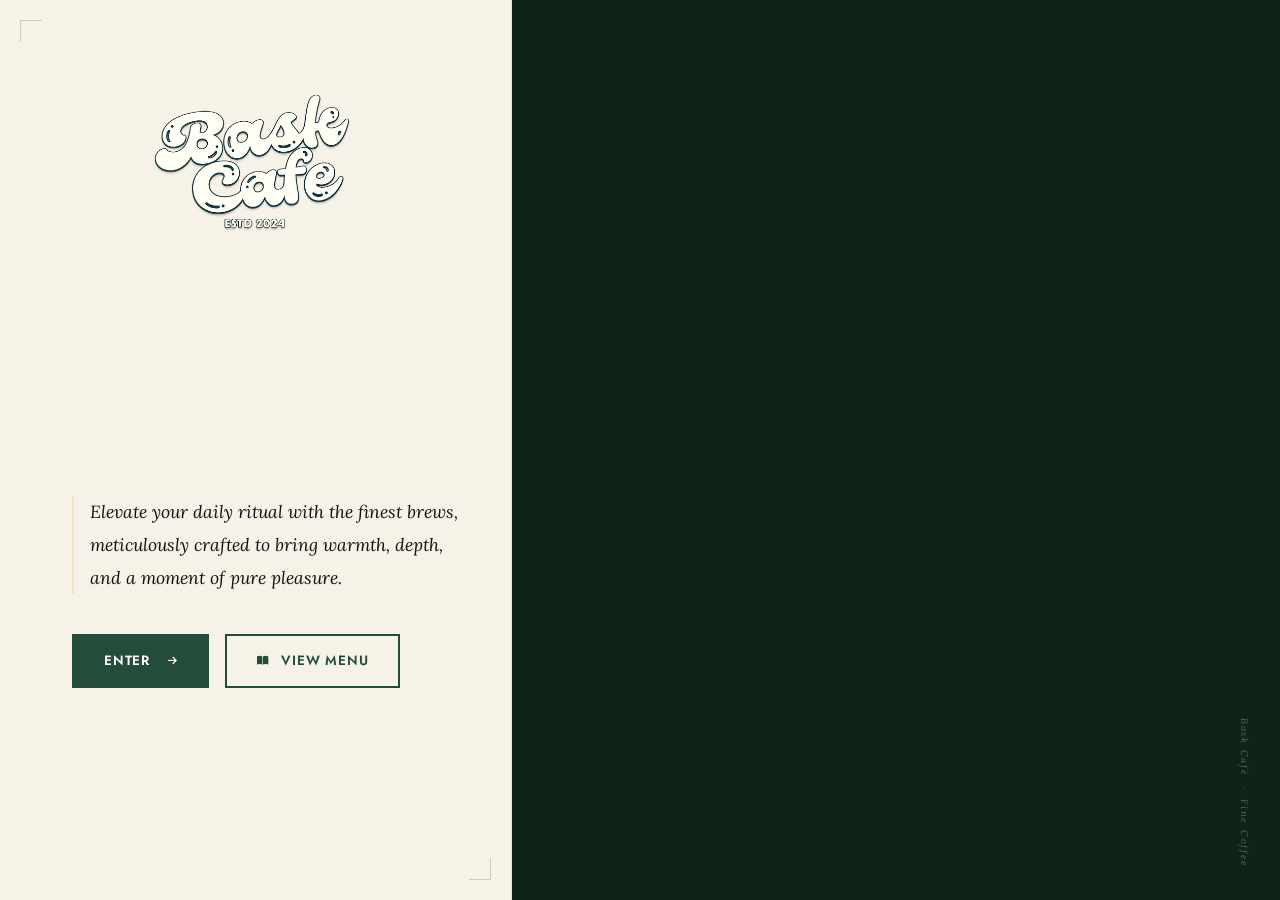
==== commit 80c7b3b3: "feat: Updating splash page design" ====
--- a/index.html
+++ b/index.html
@@ -4,56 +4,233 @@
   <meta charset="UTF-8"/>
   <meta name="viewport" content="width=device-width,initial-scale=1.0"/>
   <title>Bask Café — Welcome</title>
+
   <link rel="stylesheet" href="https://cdn.jsdelivr.net/npm/bootstrap@5.3.2/dist/css/bootstrap.min.css"/>
   <link rel="stylesheet" href="https://cdnjs.cloudflare.com/ajax/libs/font-awesome/6.5.0/css/all.min.css"/>
+  <link rel="preconnect" href="https://fonts.googleapis.com"/>
+  <link rel="preconnect" href="https://fonts.gstatic.com" crossorigin/>
+  <link href="https://fonts.googleapis.com/css2?family=Cormorant+Garamond:ital,wght@0,300;0,400;0,600;0,700;1,300;1,400;1,600&family=Dancing+Script:wght@500;600;700&family=Jost:wght@300;400;500;600;700&family=Lora:ital,wght@0,400;0,600;1,400&display=swap" rel="stylesheet"/>
+
+  <!-- Your master stylesheet -->
   <link rel="stylesheet" href="style.css"/>
+
+  <style>
+    /* ── Page-level layout only — all design tokens come from style.css ── */
+    html, body        { height: 100%; overflow: hidden; }
+    .page-wrapper     { display: flex; height: 100vh; width: 100vw; }
+
+    /* ── LEFT PANEL ── */
+    .panel-left {
+      width: 40%;
+      flex-shrink: 0;
+      height: 100vh;
+      background-color: var(--cream-200);
+      display: flex;
+      flex-direction: column;
+      align-items: center;          /* center children horizontally */
+      position: relative;
+      border-right: 1px solid var(--cream-300);
+      overflow: hidden;
+    }
+
+    /* ── Logo: top-center, generous padding from edge ── */
+    .logo-wrap {
+      width: 100%;
+      display: flex;
+      justify-content: center;
+      padding: 2.5rem 2rem 0;
+      flex-shrink: 0;
+    }
+    .logo-wrap img {
+      width: 100%;
+      max-width: 260px;
+      height: auto;
+      display: block;
+      border: none;
+      outline: none;
+      box-shadow: none;
+      animation: floatBounce 3.2s ease-in-out infinite;
+    }
+
+    /* ── Content block: fills remaining space, shifted right ── */
+    .content-wrap {
+      flex: 1;
+      display: flex;
+      flex-direction: column;
+      justify-content: center;
+      width: 100%;
+      /* Shift content to the right within the left panel */
+      padding: 2rem 3rem 3rem 4.5rem;
+    }
+
+    /* ── Tagline — inherits style.css Lora italic ── */
+    .splash__tagline {
+      font-family: var(--font-body);
+      font-size: clamp(.92rem, 1.4vw, 1.05rem);
+      font-style: italic;
+      color: rgba(44,31,14,.68);
+      line-height: 1.85;
+      border-left: 2px solid var(--gold-500);
+      padding-left: 1rem;
+      max-width: 320px;
+      margin-bottom: 2.5rem;
+    }
+
+    /* ── Buttons — reuse style.css btn-bask classes ── */
+    .btn-bask { border-radius: 0; }
+
+    /* ── Corner brackets from style.css corner-deco ── */
+    .bracket-tl, .bracket-br {
+      position: absolute;
+      width: 22px; height: 22px;
+      opacity: .2;
+    }
+    .bracket-tl {
+      top: 1.25rem; left: 1.25rem;
+      border-top: 1.5px solid var(--brown-700);
+      border-left: 1.5px solid var(--brown-700);
+    }
+    .bracket-br {
+      bottom: 1.25rem; right: 1.25rem;
+      border-bottom: 1.5px solid var(--brown-700);
+      border-right: 1.5px solid var(--brown-700);
+    }
+
+    /* ── RIGHT PANEL ── */
+    .panel-right {
+      flex: 1;
+      height: 100vh;
+      position: relative;
+      overflow: hidden;
+      background-color: var(--green-900);
+      display: flex;
+      align-items: center;
+      justify-content: center;
+      padding: 1.25rem;
+    }
+
+    .cafe-photo {
+      width: 100%;
+      height: calc(100vh - 2.5rem);
+      object-fit: cover;
+      object-position: center;
+      display: block;
+    }
+
+    .panel-right__watermark {
+      position: absolute;
+      bottom: 2rem; right: 1.75rem;
+      writing-mode: vertical-rl;
+      font-family: var(--font-body);
+      font-size: .6rem;
+      letter-spacing: .18em;
+      font-style: italic;
+      color: rgba(255,255,255,.3);
+      z-index: 2;
+      pointer-events: none;
+    }
+
+    /* ── Float bounce — pure CSS ── */
+    @keyframes floatBounce {
+      0%,100% { transform: translateY(0); }
+      50%      { transform: translateY(-9px); }
+    }
+
+    /* ── Stagger reveal (mirrors style.css [data-reveal]) ── */
+    .reveal     { opacity: 0; transform: translateY(18px); transition: opacity .7s var(--ease), transform .7s var(--ease); }
+    .reveal.in  { opacity: 1; transform: translateY(0); }
+
+    /* ── RESPONSIVE ── */
+    @media (max-width: 991.98px) {
+      .panel-left   { width: 48%; }
+      .content-wrap { padding: 2rem 2.5rem 3rem 3.5rem; }
+      .logo-wrap img { max-width: 220px; }
+    }
+
+    @media (max-width: 767.98px) {
+      html, body    { height: 100%; overflow: hidden; }
+      .page-wrapper { flex-direction: column; height: 100vh; }
+      .panel-left   { width: 100%; height: 100vh; }
+      .logo-wrap    { padding-top: 2rem; }
+      .logo-wrap img { max-width: 200px; }
+      .content-wrap { padding: 1.5rem 2rem 2rem 2rem; }
+      .panel-right  { display: none; }
+    }
+  </style>
 </head>
+
 <body class="page-splash">
-<div class="splash">
-  <div class="splash__bg"></div>
-  <div class="splash__overlay"></div>
-  <div class="noise"></div>
-
-  <!-- Corner decorations -->
-  <div class="corner-deco corner-deco--tl">
-    <svg viewBox="0 0 60 60" fill="none" xmlns="http://www.w3.org/2000/svg">
-      <path d="M4 4 L4 56" stroke="#C8A45A" stroke-width="1"/>
-      <path d="M4 4 L56 4" stroke="#C8A45A" stroke-width="1"/>
-      <circle cx="4" cy="4" r="3" fill="#C8A45A"/>
-    </svg>
-  </div>
-  <div class="corner-deco corner-deco--br">
-    <svg viewBox="0 0 60 60" fill="none" xmlns="http://www.w3.org/2000/svg">
-      <path d="M4 4 L4 56" stroke="#C8A45A" stroke-width="1"/>
-      <path d="M4 4 L56 4" stroke="#C8A45A" stroke-width="1"/>
-      <circle cx="4" cy="4" r="3" fill="#C8A45A"/>
-    </svg>
-  </div>
-
-  <div class="splash__content">
-    <p class="splash__label"><i class="fas fa-mug-hot me-2"></i>Bask Café</p>
-    <h1 class="splash__title">Coffee</h1>
-    <div class="splash__rule"></div>
-    <p class="splash__tagline">
-      Elevate your daily ritual with the finest brews, meticulously crafted to bring warmth, depth, and a moment of pure pleasure.
-    </p>
-    <div class="splash__cta">
-      <a href="home.html" class="btn-bask btn-bask-gold">
-        Enter &nbsp;<i class="fas fa-arrow-right"></i>
-      </a>
-      <a href="menu.html" class="btn-bask btn-bask-outline-white">
-        View Menu
-      </a>
+<div class="page-wrapper">
+
+  <!-- ══ LEFT PANEL ══ -->
+  <div class="panel-left">
+    <div class="bracket-tl"></div>
+    <div class="bracket-br"></div>
+
+    <!-- Logo: top-center -->
+    <div class="logo-wrap reveal" data-delay="80">
+      <img
+        src="images/BASKCAFELOGO.png"
+        alt="Bask Café"
+      />
+    </div>
+
+    <!-- Content block: shifted right via padding-left -->
+    <div class="content-wrap">
+
+      <p class="splash__tagline reveal" data-delay="240">
+        Elevate your daily ritual with the finest brews, meticulously crafted
+        to bring warmth, depth, and a moment of pure pleasure.
+      </p>
+
+      <div class="d-flex flex-wrap gap-3 reveal" data-delay="400">
+        <a href="home.html" class="btn-bask btn-bask-green">
+          Enter &nbsp;<i class="fas fa-arrow-right fa-xs"></i>
+        </a>
+        <a href="menu.html" class="btn-bask btn-bask-outline-green">
+          <i class="fas fa-book-open fa-xs me-1"></i> View Menu
+        </a>
+      </div>
+
     </div>
   </div>
 
-  <div class="splash__scroll">
-    <div class="splash__scroll-line"></div>
-    <span>Discover</span>
+  <!-- ══ RIGHT PANEL ══ -->
+  <div class="panel-right">
+    <img
+      src="/baskcafe/images/baskartisan.png"
+      alt="Bask Artisan Café"
+      class="cafe-photo img-thumbnail img-fluid"
+      onerror="this.style.display='none';"
+    />
+    <span class="panel-right__watermark">Bask Café &nbsp;·&nbsp; Fine Coffee</span>
   </div>
+
 </div>
 
 <script src="https://cdn.jsdelivr.net/npm/bootstrap@5.3.2/dist/js/bootstrap.bundle.min.js"></script>
 <script src="main.js"></script>
+<script>
+  document.querySelectorAll('.reveal').forEach(el => {
+    setTimeout(() => el.classList.add('in'),
+      parseInt(el.dataset.delay || 0) + 80);
+  });
+
+  const right = document.querySelector('.panel-right');
+  const img   = right && right.querySelector('.cafe-photo');
+  if (right && img) {
+    right.addEventListener('mousemove', e => {
+      const r = right.getBoundingClientRect();
+      const x = ((e.clientX - r.left) / r.width  - 0.5) * 10;
+      const y = ((e.clientY - r.top)  / r.height - 0.5) * 10;
+      img.style.transform  = `scale(1.03) translate(${x}px,${y}px)`;
+      img.style.transition = 'transform .08s linear';
+    });
+    right.addEventListener('mouseleave', () => {
+      img.style.transform  = 'scale(1) translate(0,0)';
+      img.style.transition = 'transform .8s ease';
+    });
+  }
+</script>
 </body>
 </html>
--- a/style.css
+++ b/style.css
@@ -8,6 +8,9 @@
 /* ── CSS Variables ── */
 :root {
   /* Palette */
+  --deep-forest: #0B3D2C;
+  --champagne-100: #F4E4C1;
+  --champagne-200: #E8D5B7;
   --green-900: #0f2318;
   --green-800: #1a3828;
   --green-700: #234d38;
@@ -24,8 +27,8 @@
   --brown-800: #2e1a0e;
   --brown-700: #4a2c17;
   --brown-500: #7a5233;
-  --gold-500:  #c8a45a;
-  --gold-400:  #dbbe84;
+  --gold-500:  #F4E4C1;
+  --gold-400:  #E8D5B7;
   --gold-300:  #edd9a8;
   --white:     #ffffff;
   --text-900:  #111111;
@@ -330,6 +333,9 @@
 
 .hero__cta {
   animation: fadeSlideUp .8s ease 1s both;
+  justify-content: flex-start;
+  margin-left: 0;
+  width: 100%;
 }
 
 @keyframes fadeSlideUp {
@@ -349,31 +355,32 @@
   position: relative;
   z-index: 2;
   padding: 60px 20px;
-  text-align: center;
+  text-align: left;
+  max-width: 660px;
+  margin: 0 auto;
 }
 
 .hero__script {
   font-family: var(--font-script);
   font-size: clamp(5rem, 14vw, 11rem);
-  color: var(--white);
+  color: var(--text-900);
   line-height: .95;
-  text-shadow: 0 6px 40px rgba(0,0,0,.45);
 }
 
 .hero__tagline {
   font-family: var(--font-ui);
   font-size: .75rem;
-  letter-spacing: 4px;
-  text-transform: uppercase;
-  color: var(--gold-400);
+  letter-spacing: 2px;
+  text-transform: none;
+  color: var(--text-900);
   margin-bottom: 12px;
 }
 .hero__sub {
   font-family: var(--font-body);
   font-size: 1.1rem;
-  color: rgba(255,255,255,.8);
+  color: var(--text-900);
   max-width: 540px;
-  margin: 20px auto 36px;
+  margin: 20px 0 36px 0;
   line-height: 1.8;
   font-style: italic;
 }
@@ -2129,17 +2136,17 @@
 /* Splash page (index.html) */
 body.page-splash {
   overflow: hidden;
-  background: var(--green-900);
+  background: var(--deep-forest);
 }
 
 .page-splash .splash {
   min-height: 100vh;
   position: relative;
   display: flex;
-  flex-direction: column;
-  align-items: center;
-  justify-content: center;
-  text-align: center;
+  flex-direction: row;
+  align-items: stretch;
+  justify-content: flex-start;
+  text-align: left;
   overflow: hidden;
 }
 
@@ -2154,7 +2161,7 @@
 .page-splash .splash__overlay {
   position: absolute;
   inset: 0;
-  background: linear-gradient(160deg, rgba(10,22,16,.88) 0%, rgba(30,60,45,.78) 60%, rgba(10,22,16,.92) 100%);
+  background: linear-gradient(160deg, rgba(11,61,44,.88) 0%, rgba(11,61,44,.78) 60%, rgba(11,61,44,.92) 100%);
   z-index: 1;
 }
 
@@ -2174,13 +2181,20 @@
   padding: clamp(24px, 5vw, 60px) 20px;
 }
 
-.page-splash .splash__label {
-  font-family: var(--font-ui);
-  font-size: .72rem;
-  letter-spacing: 6px;
-  text-transform: uppercase;
-  color: var(--gold-400);
-  margin-bottom: 14px;
+.page-splash .splash__logo {
+  max-width: 250px;
+  height: auto;
+  margin-bottom: 20px;
+  opacity: 0;
+  animation: fadeUp .8s ease .3s forwards;
+}
+
+.page-splash .splash__logo-main {
+  max-width: 700px;
+  width: 100%;
+  height: auto;
+  margin: 0 auto 14px;
+  display: block;
   opacity: 0;
   animation: fadeUp .8s ease .3s forwards;
 }
@@ -2198,7 +2212,7 @@
 .page-splash .splash__rule {
   width: 72px;
   height: 1px;
-  background: var(--gold-500);
+  background: var(--champagne-100);
   margin: 32px auto;
   opacity: 0;
   animation: fadeIn .8s ease 1s forwards;
@@ -2207,22 +2221,29 @@
 .page-splash .splash__tagline {
   font-family: var(--font-body);
   font-size: clamp(.95rem, 2vw, 1.1rem);
-  color: rgba(255,255,255,.7);
-  max-width: 440px;
-  margin: 0 auto 40px;
+  color: var(--text-900);
+  max-width: 100%;
+  margin: 0 0 40px 0;
   font-style: italic;
   line-height: 1.85;
   opacity: 0;
   animation: fadeUp .8s ease 1.1s forwards;
+  text-align: left;
 }
 
 .page-splash .splash__cta {
   opacity: 0;
   animation: fadeUp .8s ease 1.4s forwards;
   display: flex;
-  gap: 16px;
-  justify-content: center;
-  flex-wrap: wrap;
+  flex-direction: column;
+  gap: 20px;
+  width: 100%;
+}
+
+.page-splash .splash__cta .btn {
+  min-width: 140px;
+  font-weight: 600;
+  border-radius: 8px;
 }
 
 .page-splash .splash__scroll {
@@ -2250,7 +2271,7 @@
 .page-splash .splash__scroll-line {
   width: 1px;
   height: 46px;
-  background: linear-gradient(to bottom, rgba(200,164,90,.5), transparent);
+  background: linear-gradient(to bottom, rgba(244,228,193,.5), transparent);
   animation: scrollPulse 2.2s ease infinite;
 }
 
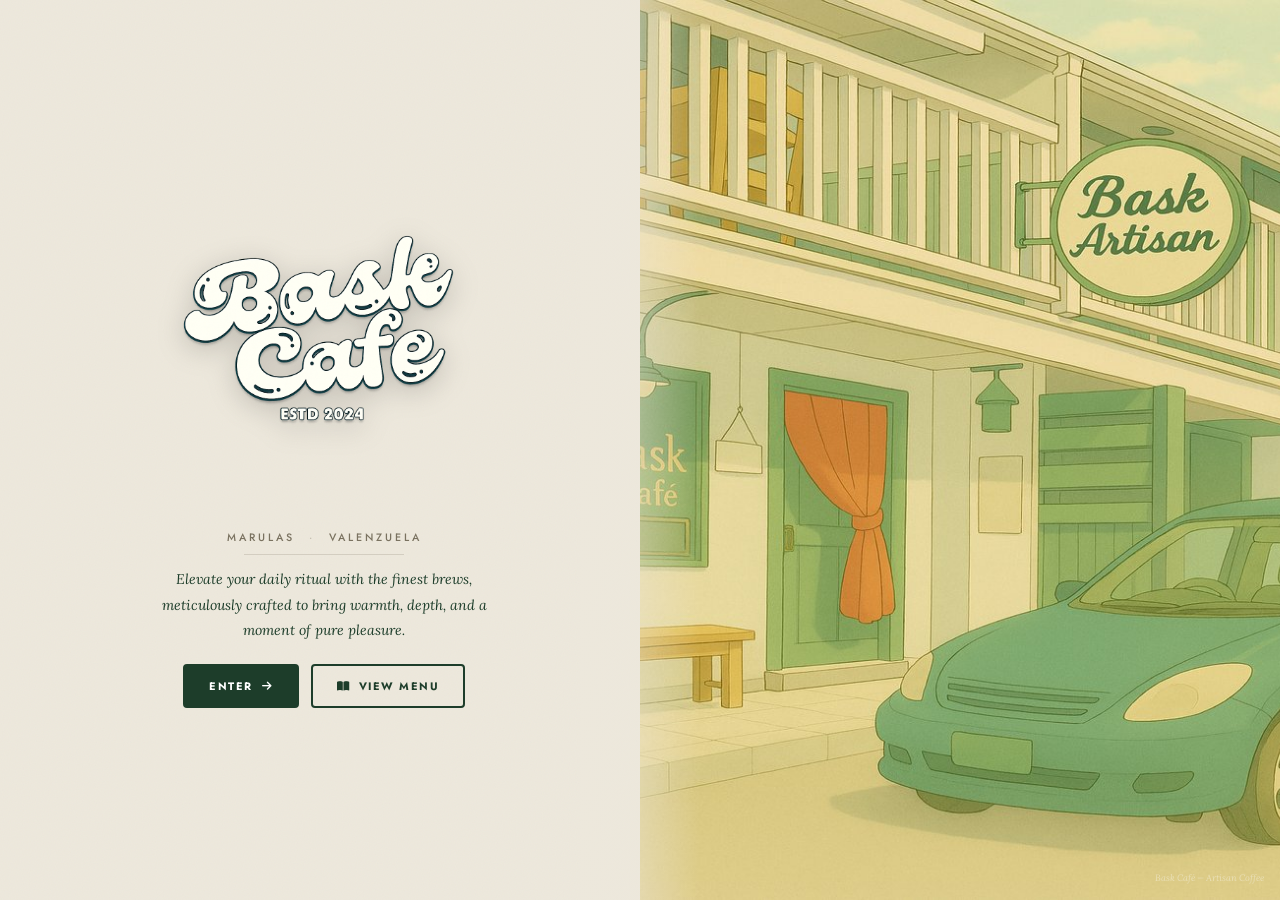
==== commit 5516e3a9: "feat: last commit for bask splash page" ====
--- a/index.html
+++ b/index.html
@@ -1,236 +1,401 @@
 <!DOCTYPE html>
 <html lang="en">
+
 <head>
-  <meta charset="UTF-8"/>
-  <meta name="viewport" content="width=device-width,initial-scale=1.0"/>
-  <title>Bask Café — Welcome</title>
-
-  <link rel="stylesheet" href="https://cdn.jsdelivr.net/npm/bootstrap@5.3.2/dist/css/bootstrap.min.css"/>
-  <link rel="stylesheet" href="https://cdnjs.cloudflare.com/ajax/libs/font-awesome/6.5.0/css/all.min.css"/>
-  <link rel="preconnect" href="https://fonts.googleapis.com"/>
-  <link rel="preconnect" href="https://fonts.gstatic.com" crossorigin/>
-  <link href="https://fonts.googleapis.com/css2?family=Cormorant+Garamond:ital,wght@0,300;0,400;0,600;0,700;1,300;1,400;1,600&family=Dancing+Script:wght@500;600;700&family=Jost:wght@300;400;500;600;700&family=Lora:ital,wght@0,400;0,600;1,400&display=swap" rel="stylesheet"/>
-
-  <!-- Your master stylesheet -->
-  <link rel="stylesheet" href="style.css"/>
-
-  <style>
-    /* ── Page-level layout only — all design tokens come from style.css ── */
-    html, body        { height: 100%; overflow: hidden; }
-    .page-wrapper     { display: flex; height: 100vh; width: 100vw; }
-
-    /* ── LEFT PANEL ── */
-    .panel-left {
-      width: 40%;
-      flex-shrink: 0;
-      height: 100vh;
-      background-color: var(--cream-200);
-      display: flex;
-      flex-direction: column;
-      align-items: center;          /* center children horizontally */
-      position: relative;
-      border-right: 1px solid var(--cream-300);
-      overflow: hidden;
-    }
-
-    /* ── Logo: top-center, generous padding from edge ── */
-    .logo-wrap {
-      width: 100%;
-      display: flex;
-      justify-content: center;
-      padding: 2.5rem 2rem 0;
-      flex-shrink: 0;
-    }
-    .logo-wrap img {
-      width: 100%;
-      max-width: 260px;
-      height: auto;
-      display: block;
-      border: none;
-      outline: none;
-      box-shadow: none;
-      animation: floatBounce 3.2s ease-in-out infinite;
-    }
-
-    /* ── Content block: fills remaining space, shifted right ── */
-    .content-wrap {
-      flex: 1;
-      display: flex;
-      flex-direction: column;
-      justify-content: center;
-      width: 100%;
-      /* Shift content to the right within the left panel */
-      padding: 2rem 3rem 3rem 4.5rem;
-    }
-
-    /* ── Tagline — inherits style.css Lora italic ── */
-    .splash__tagline {
-      font-family: var(--font-body);
-      font-size: clamp(.92rem, 1.4vw, 1.05rem);
-      font-style: italic;
-      color: rgba(44,31,14,.68);
-      line-height: 1.85;
-      border-left: 2px solid var(--gold-500);
-      padding-left: 1rem;
-      max-width: 320px;
-      margin-bottom: 2.5rem;
-    }
-
-    /* ── Buttons — reuse style.css btn-bask classes ── */
-    .btn-bask { border-radius: 0; }
-
-    /* ── Corner brackets from style.css corner-deco ── */
-    .bracket-tl, .bracket-br {
-      position: absolute;
-      width: 22px; height: 22px;
-      opacity: .2;
-    }
-    .bracket-tl {
-      top: 1.25rem; left: 1.25rem;
-      border-top: 1.5px solid var(--brown-700);
-      border-left: 1.5px solid var(--brown-700);
-    }
-    .bracket-br {
-      bottom: 1.25rem; right: 1.25rem;
-      border-bottom: 1.5px solid var(--brown-700);
-      border-right: 1.5px solid var(--brown-700);
-    }
-
-    /* ── RIGHT PANEL ── */
-    .panel-right {
-      flex: 1;
-      height: 100vh;
-      position: relative;
-      overflow: hidden;
-      background-color: var(--green-900);
-      display: flex;
-      align-items: center;
-      justify-content: center;
-      padding: 1.25rem;
-    }
-
-    .cafe-photo {
-      width: 100%;
-      height: calc(100vh - 2.5rem);
-      object-fit: cover;
-      object-position: center;
-      display: block;
-    }
-
-    .panel-right__watermark {
-      position: absolute;
-      bottom: 2rem; right: 1.75rem;
-      writing-mode: vertical-rl;
-      font-family: var(--font-body);
-      font-size: .6rem;
-      letter-spacing: .18em;
-      font-style: italic;
-      color: rgba(255,255,255,.3);
-      z-index: 2;
-      pointer-events: none;
-    }
-
-    /* ── Float bounce — pure CSS ── */
-    @keyframes floatBounce {
-      0%,100% { transform: translateY(0); }
-      50%      { transform: translateY(-9px); }
-    }
-
-    /* ── Stagger reveal (mirrors style.css [data-reveal]) ── */
-    .reveal     { opacity: 0; transform: translateY(18px); transition: opacity .7s var(--ease), transform .7s var(--ease); }
-    .reveal.in  { opacity: 1; transform: translateY(0); }
-
-    /* ── RESPONSIVE ── */
-    @media (max-width: 991.98px) {
-      .panel-left   { width: 48%; }
-      .content-wrap { padding: 2rem 2.5rem 3rem 3.5rem; }
-      .logo-wrap img { max-width: 220px; }
-    }
-
-    @media (max-width: 767.98px) {
-      html, body    { height: 100%; overflow: hidden; }
-      .page-wrapper { flex-direction: column; height: 100vh; }
-      .panel-left   { width: 100%; height: 100vh; }
-      .logo-wrap    { padding-top: 2rem; }
-      .logo-wrap img { max-width: 200px; }
-      .content-wrap { padding: 1.5rem 2rem 2rem 2rem; }
-      .panel-right  { display: none; }
-    }
-  </style>
+    <meta charset="UTF-8" />
+    <meta name="viewport" content="width=device-width, initial-scale=1.0" />
+    <title>Bask Café — Welcome</title>
+    <meta name="description" content="Bask Café — A warm corner in Valenzuela City." />
+
+    <link rel="preconnect" href="https://fonts.googleapis.com" />
+    <link rel="preconnect" href="https://fonts.gstatic.com" crossorigin/>
+    <link href="https://fonts.googleapis.com/css2?family=Dancing+Script:wght@600;700&family=Cormorant+Garamond:ital,wght@0,400;0,600;0,700;1,400&family=Jost:wght@300;400;500;600;700&family=Lora:ital,wght@0,400;0,600;1,400&display=swap" rel="stylesheet" />
+
+    <link rel="stylesheet" href="https://cdn.jsdelivr.net/npm/bootstrap@5.3.2/dist/css/bootstrap.min.css" />
+    <link rel="stylesheet" href="https://cdnjs.cloudflare.com/ajax/libs/font-awesome/6.5.0/css/all.min.css" />
+
+    <style>
+        *,
+        *::before,
+        *::after {
+            box-sizing: border-box;
+            margin: 0;
+            padding: 0;
+        }
+        
+         :root {
+            --champagne: #EDE8DC;
+            --forest: #1D3D2A;
+            --muted: #7A7260;
+            --f-ui: 'Jost', sans-serif;
+            --f-body: 'Lora', serif;
+        }
+        
+        html,
+        body {
+            height: 100%;
+            overflow: hidden;
+        }
+        /* ── WRAPPER ── */
+        
+        .splash-wrap {
+            display: flex;
+            width: 100vw;
+            height: 100vh;
+            position: relative;
+        }
+        /* ── SEAM FADE ──────────────────────────────────────────────────────
+       Sits on the wrapper so it is NEVER clipped by child overflow:hidden.
+       Very soft — only the last ~60px of each panel fades, not a wide bar.
+    ──────────────────────────────────────────────────────────────────── */
+        
+        .splash-wrap::after {
+            content: '';
+            position: absolute;
+            top: 0;
+            left: calc(50% - 60px);
+            /* 60px left of centre */
+            width: 120px;
+            /* 60px into each panel */
+            height: 100%;
+            /* champagne bleeds gently into the image, then stops */
+            background: linear-gradient( to right, rgba(237, 232, 220, 0.85) 0%, rgba(237, 232, 220, 0.0) 100%);
+            z-index: 10;
+            pointer-events: none;
+        }
+        /* ── LEFT PANEL ── */
+        
+        .panel-left {
+            width: 50%;
+            height: 100%;
+            background: var(--champagne);
+            display: flex;
+            flex-direction: column;
+            align-items: center;
+            justify-content: center;
+            /* keeps the block centred vertically */
+            padding: 48px 52px 80px 60px;
+            /* extra bottom pad pulls block slightly up */
+            position: relative;
+            overflow: hidden;
+        }
+        /* Grain */
+        
+        .panel-left::before {
+            content: '';
+            position: absolute;
+            inset: 0;
+            background-image: url("data:image/svg+xml,%3Csvg viewBox='0 0 200 200' xmlns='http://www.w3.org/2000/svg'%3E%3Cfilter id='n'%3E%3CfeTurbulence type='fractalNoise' baseFrequency='0.85' numOctaves='4'/%3E%3C/filter%3E%3Crect width='100%25' height='100%25' filter='url(%23n)'/%3E%3C/svg%3E");
+            background-size: 200px;
+            opacity: 0.035;
+            pointer-events: none;
+            z-index: 0;
+        }
+        /* All content above grain */
+        
+        .panel-left__inner {
+            position: relative;
+            z-index: 1;
+            display: flex;
+            flex-direction: column;
+            align-items: center;
+            /* centres everything on the same axis */
+            text-align: center;
+            gap: 0;
+            width: 100%;
+            max-width: 400px;
+        }
+        /* ── LOGO ── big, no bottom gap yet — gap controlled below ── */
+        
+        .splash-logo-wrap {
+            width: 100%;
+            margin-bottom: 10px;
+            opacity: 0;
+            animation: fadeUp 0.8s ease 0.15s forwards;
+        }
+        
+        .splash-logo-img {
+            width: 100%;
+            max-width: 360px;
+            height: auto;
+            display: block;
+            margin: 0 auto;
+            object-fit: contain;
+            /* minimal drop shadow — soft, not distracting */
+            filter: drop-shadow(0px 6px 14px rgba(0, 0, 0, 0.18));
+            /* bounce starts after fade-in completes (0.95s delay) */
+            animation: logoBounce 3.2s ease-in-out 0.95s infinite;
+        }
+        
+        @keyframes logoBounce {
+            0%,
+            100% {
+                transform: translateY(0);
+            }
+            45% {
+                transform: translateY(-9px);
+            }
+            65% {
+                transform: translateY(-7px);
+            }
+        }
+        /* Text fallback */
+        
+        .splash-logo-title {
+            font-family: 'Dancing Script', cursive;
+            font-size: clamp(5rem, 9vw, 7.5rem);
+            color: var(--forest);
+            line-height: 1;
+            display: block;
+        }
+        
+        .splash-estd {
+            font-family: var(--f-ui);
+            font-size: 0.62rem;
+            font-weight: 600;
+            letter-spacing: 4px;
+            text-transform: uppercase;
+            color: var(--forest);
+            opacity: 0.45;
+            margin-top: 6px;
+            display: block;
+        }
+        /* ── LOCATION ── */
+        
+        .splash-location {
+            font-family: var(--f-ui);
+            font-size: 0.67rem;
+            font-weight: 500;
+            letter-spacing: 3px;
+            text-transform: uppercase;
+            color: var(--muted);
+            margin-bottom: 8px;
+            opacity: 0;
+            animation: fadeUp 0.7s ease 0.4s forwards;
+        }
+        
+        .splash-location span {
+            margin: 0 8px;
+            opacity: 0.35;
+        }
+        /* ── RULE ── */
+        
+        .splash-rule {
+            width: 160px;
+            height: 1px;
+            background: var(--muted);
+            margin: 0 auto 12px;
+            opacity: 0;
+            animation: fadeIn 0.5s ease 0.5s forwards;
+        }
+        /* ── TAGLINE — directly after rule, aligned to logo centre ── */
+        
+        .splash-tagline {
+            font-family: var(--f-body);
+            font-style: italic;
+            font-size: clamp(0.84rem, 1.1vw, 0.95rem);
+            color: var(--forest);
+            opacity: 0;
+            line-height: 1.82;
+            max-width: 340px;
+            margin-bottom: 20px;
+            animation: fadeUp 0.8s ease 0.6s forwards;
+        }
+        /* ── BUTTONS — directly under tagline, same centre axis ── */
+        
+        .splash-cta {
+            display: flex;
+            gap: 12px;
+            justify-content: center;
+            flex-wrap: wrap;
+            opacity: 0;
+            animation: fadeUp 0.8s ease 0.78s forwards;
+        }
+        
+        .btn-enter {
+            display: inline-flex;
+            align-items: center;
+            gap: 9px;
+            font-family: var(--f-ui);
+            font-size: 0.68rem;
+            font-weight: 700;
+            letter-spacing: 1.5px;
+            text-transform: uppercase;
+            background: var(--forest);
+            color: #fff;
+            border: 2px solid var(--forest);
+            padding: 12px 24px;
+            border-radius: 4px;
+            text-decoration: none;
+            transition: background 0.22s, color 0.22s;
+        }
+        
+        .btn-enter:hover {
+            background: transparent;
+            color: var(--forest);
+        }
+        
+        .btn-menu {
+            display: inline-flex;
+            align-items: center;
+            gap: 8px;
+            font-family: var(--f-ui);
+            font-size: 0.68rem;
+            font-weight: 700;
+            letter-spacing: 1.5px;
+            text-transform: uppercase;
+            background: transparent;
+            color: var(--forest);
+            border: 2px solid var(--forest);
+            padding: 12px 24px;
+            border-radius: 4px;
+            text-decoration: none;
+            transition: background 0.22s, color 0.22s;
+        }
+        
+        .btn-menu:hover {
+            background: var(--forest);
+            color: #fff;
+        }
+        /* ── RIGHT PANEL ── */
+        
+        .panel-right {
+            width: 50%;
+            height: 100%;
+            overflow: hidden;
+            position: relative;
+        }
+        
+        .panel-right__img {
+            width: 100%;
+            height: 100%;
+            object-fit: cover;
+            object-position: center center;
+            display: block;
+            animation: kenBurns 24s ease-in-out infinite alternate;
+        }
+        
+        @keyframes kenBurns {
+            from {
+                transform: scale(1.00);
+            }
+            to {
+                transform: scale(1.05);
+            }
+        }
+        
+        .panel-right__caption {
+            position: absolute;
+            bottom: 14px;
+            right: 16px;
+            font-family: var(--f-body);
+            font-size: 0.58rem;
+            font-style: italic;
+            color: rgba(255, 255, 255, 0.4);
+            z-index: 2;
+        }
+        /* ── Animations ── */
+        
+        @keyframes fadeUp {
+            from {
+                opacity: 0;
+                transform: translateY(16px);
+            }
+            to {
+                opacity: 1;
+                transform: translateY(0);
+            }
+        }
+        
+        @keyframes fadeIn {
+            from {
+                opacity: 0;
+            }
+            to {
+                opacity: 0.22;
+            }
+        }
+        /* ── Mobile ── */
+        
+        @media (max-width: 767.98px) {
+            html,
+            body {
+                overflow: auto;
+            }
+            .splash-wrap {
+                flex-direction: column;
+                height: auto;
+                min-height: 100vh;
+            }
+            .splash-wrap::after {
+                display: none;
+            }
+            .panel-left {
+                width: 100%;
+                height: auto;
+                padding: 60px 28px 44px;
+            }
+            .panel-right {
+                width: 100%;
+                height: 58vw;
+                min-height: 260px;
+            }
+        }
+    </style>
 </head>
 
-<body class="page-splash">
-<div class="page-wrapper">
-
-  <!-- ══ LEFT PANEL ══ -->
-  <div class="panel-left">
-    <div class="bracket-tl"></div>
-    <div class="bracket-br"></div>
-
-    <!-- Logo: top-center -->
-    <div class="logo-wrap reveal" data-delay="80">
-      <img
-        src="images/BASKCAFELOGO.png"
-        alt="Bask Café"
-      />
+<body>
+
+    <div class="splash-wrap">
+
+        <!-- ═══ LEFT ═══ -->
+        <div class="panel-left">
+            <div class="panel-left__inner">
+
+                <!-- Logo -->
+                <div class="splash-logo-wrap">
+                    <img src="../images/BASKCAFELOGO.png" alt="Bask Café" class="splash-logo-img" onerror="this.style.display='none';document.getElementById('logo-fb').style.display='block';" />
+                    <div id="logo-fb" style="display:none;">
+                        <span class="splash-logo-title">Bask<br>Café</span>
+                        <span class="splash-estd">ESTD 2024</span>
+                    </div>
+                </div>
+
+                <!-- Location -->
+                <p class="splash-location">
+                    Marulas <span>&middot;</span> Valenzuela
+                </p>
+
+                <!-- Rule -->
+                <div class="splash-rule"></div>
+
+                <!-- Tagline -->
+                <p class="splash-tagline">
+                    Elevate your daily ritual with the finest brews, meticulously crafted to bring warmth, depth, and a moment of pure pleasure.
+                </p>
+
+                <!-- Buttons -->
+                <div class="splash-cta">
+                    <a href="home.html" class="btn-enter">
+            Enter <i class="fas fa-arrow-right"></i>
+          </a>
+                    <a href="menu.html" class="btn-menu">
+                        <i class="fas fa-book-open"></i> View Menu
+                    </a>
+                </div>
+
+            </div>
+        </div>
+
+        <!-- ═══ RIGHT ═══ -->
+        <div class="panel-right">
+            <img class="panel-right__img" src="../images/bask_splash.jpg" alt="Bask Café exterior" />
+            <span class="panel-right__caption">Bask Café &mdash; Artisan Coffee</span>
+        </div>
+
     </div>
 
-    <!-- Content block: shifted right via padding-left -->
-    <div class="content-wrap">
-
-      <p class="splash__tagline reveal" data-delay="240">
-        Elevate your daily ritual with the finest brews, meticulously crafted
-        to bring warmth, depth, and a moment of pure pleasure.
-      </p>
-
-      <div class="d-flex flex-wrap gap-3 reveal" data-delay="400">
-        <a href="home.html" class="btn-bask btn-bask-green">
-          Enter &nbsp;<i class="fas fa-arrow-right fa-xs"></i>
-        </a>
-        <a href="menu.html" class="btn-bask btn-bask-outline-green">
-          <i class="fas fa-book-open fa-xs me-1"></i> View Menu
-        </a>
-      </div>
-
-    </div>
-  </div>
-
-  <!-- ══ RIGHT PANEL ══ -->
-  <div class="panel-right">
-    <img
-      src="/baskcafe/images/baskartisan.png"
-      alt="Bask Artisan Café"
-      class="cafe-photo img-thumbnail img-fluid"
-      onerror="this.style.display='none';"
-    />
-    <span class="panel-right__watermark">Bask Café &nbsp;·&nbsp; Fine Coffee</span>
-  </div>
-
-</div>
-
-<script src="https://cdn.jsdelivr.net/npm/bootstrap@5.3.2/dist/js/bootstrap.bundle.min.js"></script>
-<script src="main.js"></script>
-<script>
-  document.querySelectorAll('.reveal').forEach(el => {
-    setTimeout(() => el.classList.add('in'),
-      parseInt(el.dataset.delay || 0) + 80);
-  });
-
-  const right = document.querySelector('.panel-right');
-  const img   = right && right.querySelector('.cafe-photo');
-  if (right && img) {
-    right.addEventListener('mousemove', e => {
-      const r = right.getBoundingClientRect();
-      const x = ((e.clientX - r.left) / r.width  - 0.5) * 10;
-      const y = ((e.clientY - r.top)  / r.height - 0.5) * 10;
-      img.style.transform  = `scale(1.03) translate(${x}px,${y}px)`;
-      img.style.transition = 'transform .08s linear';
-    });
-    right.addEventListener('mouseleave', () => {
-      img.style.transform  = 'scale(1) translate(0,0)';
-      img.style.transition = 'transform .8s ease';
-    });
-  }
-</script>
+    <script src="https://cdn.jsdelivr.net/npm/bootstrap@5.3.2/dist/js/bootstrap.bundle.min.js"></script>
 </body>
+
 </html>
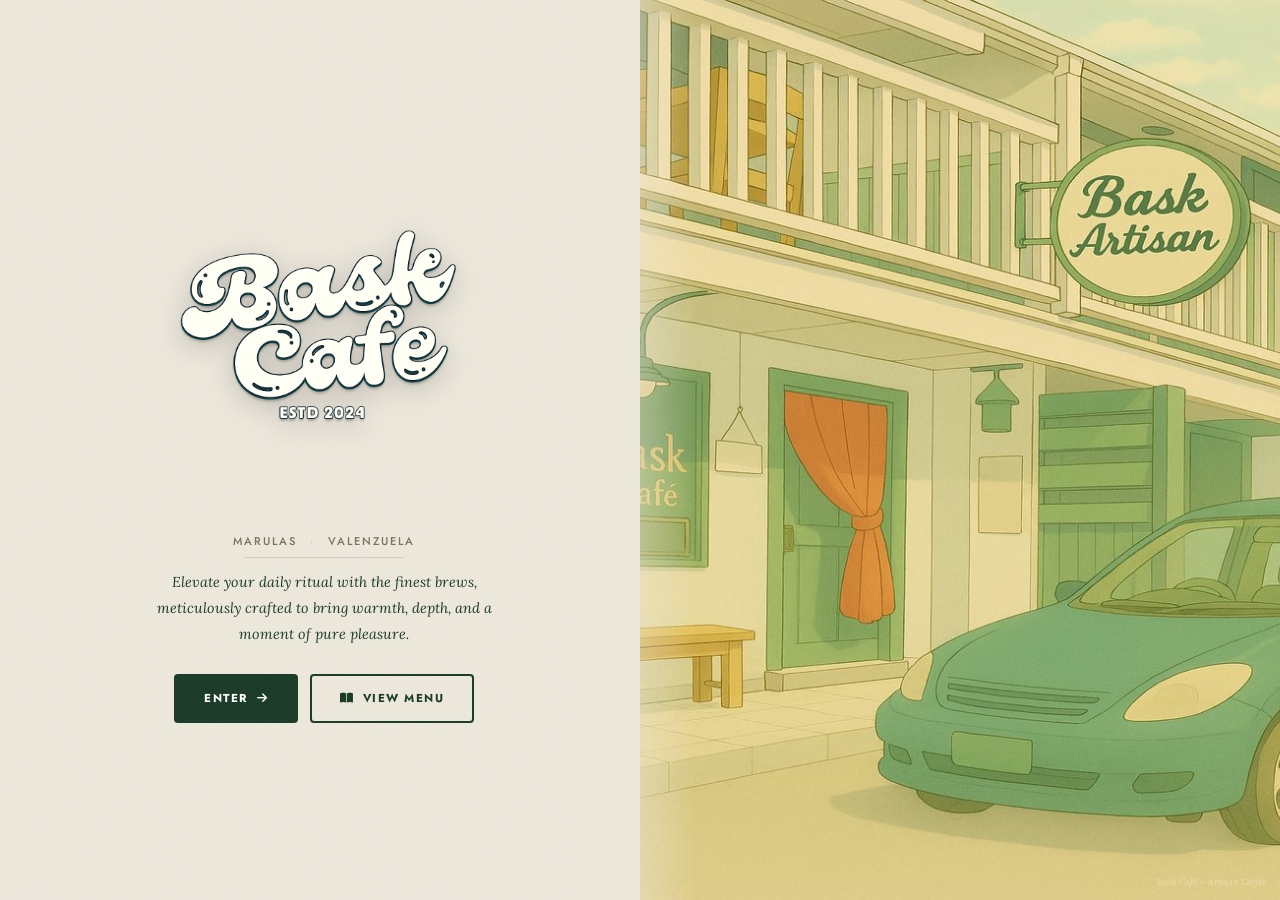
==== commit bf875002: "refactor: update website structure and content" ====
--- a/index.html
+++ b/index.html
@@ -1,401 +1,217 @@
 <!DOCTYPE html>
 <html lang="en">
-
 <head>
-    <meta charset="UTF-8" />
-    <meta name="viewport" content="width=device-width, initial-scale=1.0" />
-    <title>Bask Café — Welcome</title>
-    <meta name="description" content="Bask Café — A warm corner in Valenzuela City." />
-
-    <link rel="preconnect" href="https://fonts.googleapis.com" />
-    <link rel="preconnect" href="https://fonts.gstatic.com" crossorigin/>
-    <link href="https://fonts.googleapis.com/css2?family=Dancing+Script:wght@600;700&family=Cormorant+Garamond:ital,wght@0,400;0,600;0,700;1,400&family=Jost:wght@300;400;500;600;700&family=Lora:ital,wght@0,400;0,600;1,400&display=swap" rel="stylesheet" />
-
-    <link rel="stylesheet" href="https://cdn.jsdelivr.net/npm/bootstrap@5.3.2/dist/css/bootstrap.min.css" />
-    <link rel="stylesheet" href="https://cdnjs.cloudflare.com/ajax/libs/font-awesome/6.5.0/css/all.min.css" />
-
-    <style>
-        *,
-        *::before,
-        *::after {
-            box-sizing: border-box;
-            margin: 0;
-            padding: 0;
-        }
-        
-         :root {
-            --champagne: #EDE8DC;
-            --forest: #1D3D2A;
-            --muted: #7A7260;
-            --f-ui: 'Jost', sans-serif;
-            --f-body: 'Lora', serif;
-        }
-        
-        html,
-        body {
-            height: 100%;
-            overflow: hidden;
-        }
-        /* ── WRAPPER ── */
-        
-        .splash-wrap {
-            display: flex;
-            width: 100vw;
-            height: 100vh;
-            position: relative;
-        }
-        /* ── SEAM FADE ──────────────────────────────────────────────────────
-       Sits on the wrapper so it is NEVER clipped by child overflow:hidden.
-       Very soft — only the last ~60px of each panel fades, not a wide bar.
-    ──────────────────────────────────────────────────────────────────── */
-        
-        .splash-wrap::after {
-            content: '';
-            position: absolute;
-            top: 0;
-            left: calc(50% - 60px);
-            /* 60px left of centre */
-            width: 120px;
-            /* 60px into each panel */
-            height: 100%;
-            /* champagne bleeds gently into the image, then stops */
-            background: linear-gradient( to right, rgba(237, 232, 220, 0.85) 0%, rgba(237, 232, 220, 0.0) 100%);
-            z-index: 10;
-            pointer-events: none;
-        }
-        /* ── LEFT PANEL ── */
-        
-        .panel-left {
-            width: 50%;
-            height: 100%;
-            background: var(--champagne);
-            display: flex;
-            flex-direction: column;
-            align-items: center;
-            justify-content: center;
-            /* keeps the block centred vertically */
-            padding: 48px 52px 80px 60px;
-            /* extra bottom pad pulls block slightly up */
-            position: relative;
-            overflow: hidden;
-        }
-        /* Grain */
-        
-        .panel-left::before {
-            content: '';
-            position: absolute;
-            inset: 0;
-            background-image: url("data:image/svg+xml,%3Csvg viewBox='0 0 200 200' xmlns='http://www.w3.org/2000/svg'%3E%3Cfilter id='n'%3E%3CfeTurbulence type='fractalNoise' baseFrequency='0.85' numOctaves='4'/%3E%3C/filter%3E%3Crect width='100%25' height='100%25' filter='url(%23n)'/%3E%3C/svg%3E");
-            background-size: 200px;
-            opacity: 0.035;
-            pointer-events: none;
-            z-index: 0;
-        }
-        /* All content above grain */
-        
-        .panel-left__inner {
-            position: relative;
-            z-index: 1;
-            display: flex;
-            flex-direction: column;
-            align-items: center;
-            /* centres everything on the same axis */
-            text-align: center;
-            gap: 0;
-            width: 100%;
-            max-width: 400px;
-        }
-        /* ── LOGO ── big, no bottom gap yet — gap controlled below ── */
-        
-        .splash-logo-wrap {
-            width: 100%;
-            margin-bottom: 10px;
-            opacity: 0;
-            animation: fadeUp 0.8s ease 0.15s forwards;
-        }
-        
-        .splash-logo-img {
-            width: 100%;
-            max-width: 360px;
-            height: auto;
-            display: block;
-            margin: 0 auto;
-            object-fit: contain;
-            /* minimal drop shadow — soft, not distracting */
-            filter: drop-shadow(0px 6px 14px rgba(0, 0, 0, 0.18));
-            /* bounce starts after fade-in completes (0.95s delay) */
-            animation: logoBounce 3.2s ease-in-out 0.95s infinite;
-        }
-        
-        @keyframes logoBounce {
-            0%,
-            100% {
-                transform: translateY(0);
-            }
-            45% {
-                transform: translateY(-9px);
-            }
-            65% {
-                transform: translateY(-7px);
-            }
-        }
-        /* Text fallback */
-        
-        .splash-logo-title {
-            font-family: 'Dancing Script', cursive;
-            font-size: clamp(5rem, 9vw, 7.5rem);
-            color: var(--forest);
-            line-height: 1;
-            display: block;
-        }
-        
-        .splash-estd {
-            font-family: var(--f-ui);
-            font-size: 0.62rem;
-            font-weight: 600;
-            letter-spacing: 4px;
-            text-transform: uppercase;
-            color: var(--forest);
-            opacity: 0.45;
-            margin-top: 6px;
-            display: block;
-        }
-        /* ── LOCATION ── */
-        
-        .splash-location {
-            font-family: var(--f-ui);
-            font-size: 0.67rem;
-            font-weight: 500;
-            letter-spacing: 3px;
-            text-transform: uppercase;
-            color: var(--muted);
-            margin-bottom: 8px;
-            opacity: 0;
-            animation: fadeUp 0.7s ease 0.4s forwards;
-        }
-        
-        .splash-location span {
-            margin: 0 8px;
-            opacity: 0.35;
-        }
-        /* ── RULE ── */
-        
-        .splash-rule {
-            width: 160px;
-            height: 1px;
-            background: var(--muted);
-            margin: 0 auto 12px;
-            opacity: 0;
-            animation: fadeIn 0.5s ease 0.5s forwards;
-        }
-        /* ── TAGLINE — directly after rule, aligned to logo centre ── */
-        
-        .splash-tagline {
-            font-family: var(--f-body);
-            font-style: italic;
-            font-size: clamp(0.84rem, 1.1vw, 0.95rem);
-            color: var(--forest);
-            opacity: 0;
-            line-height: 1.82;
-            max-width: 340px;
-            margin-bottom: 20px;
-            animation: fadeUp 0.8s ease 0.6s forwards;
-        }
-        /* ── BUTTONS — directly under tagline, same centre axis ── */
-        
-        .splash-cta {
-            display: flex;
-            gap: 12px;
-            justify-content: center;
-            flex-wrap: wrap;
-            opacity: 0;
-            animation: fadeUp 0.8s ease 0.78s forwards;
-        }
-        
-        .btn-enter {
-            display: inline-flex;
-            align-items: center;
-            gap: 9px;
-            font-family: var(--f-ui);
-            font-size: 0.68rem;
-            font-weight: 700;
-            letter-spacing: 1.5px;
-            text-transform: uppercase;
-            background: var(--forest);
-            color: #fff;
-            border: 2px solid var(--forest);
-            padding: 12px 24px;
-            border-radius: 4px;
-            text-decoration: none;
-            transition: background 0.22s, color 0.22s;
-        }
-        
-        .btn-enter:hover {
-            background: transparent;
-            color: var(--forest);
-        }
-        
-        .btn-menu {
-            display: inline-flex;
-            align-items: center;
-            gap: 8px;
-            font-family: var(--f-ui);
-            font-size: 0.68rem;
-            font-weight: 700;
-            letter-spacing: 1.5px;
-            text-transform: uppercase;
-            background: transparent;
-            color: var(--forest);
-            border: 2px solid var(--forest);
-            padding: 12px 24px;
-            border-radius: 4px;
-            text-decoration: none;
-            transition: background 0.22s, color 0.22s;
-        }
-        
-        .btn-menu:hover {
-            background: var(--forest);
-            color: #fff;
-        }
-        /* ── RIGHT PANEL ── */
-        
-        .panel-right {
-            width: 50%;
-            height: 100%;
-            overflow: hidden;
-            position: relative;
-        }
-        
-        .panel-right__img {
-            width: 100%;
-            height: 100%;
-            object-fit: cover;
-            object-position: center center;
-            display: block;
-            animation: kenBurns 24s ease-in-out infinite alternate;
-        }
-        
-        @keyframes kenBurns {
-            from {
-                transform: scale(1.00);
-            }
-            to {
-                transform: scale(1.05);
-            }
-        }
-        
-        .panel-right__caption {
-            position: absolute;
-            bottom: 14px;
-            right: 16px;
-            font-family: var(--f-body);
-            font-size: 0.58rem;
-            font-style: italic;
-            color: rgba(255, 255, 255, 0.4);
-            z-index: 2;
-        }
-        /* ── Animations ── */
-        
-        @keyframes fadeUp {
-            from {
-                opacity: 0;
-                transform: translateY(16px);
-            }
-            to {
-                opacity: 1;
-                transform: translateY(0);
-            }
-        }
-        
-        @keyframes fadeIn {
-            from {
-                opacity: 0;
-            }
-            to {
-                opacity: 0.22;
-            }
-        }
-        /* ── Mobile ── */
-        
-        @media (max-width: 767.98px) {
-            html,
-            body {
-                overflow: auto;
-            }
-            .splash-wrap {
-                flex-direction: column;
-                height: auto;
-                min-height: 100vh;
-            }
-            .splash-wrap::after {
-                display: none;
-            }
-            .panel-left {
-                width: 100%;
-                height: auto;
-                padding: 60px 28px 44px;
-            }
-            .panel-right {
-                width: 100%;
-                height: 58vw;
-                min-height: 260px;
-            }
-        }
-    </style>
+<meta charset="UTF-8"/>
+<meta name="viewport" content="width=device-width,initial-scale=1.0"/>
+<title>Bask Café — Welcome</title>
+<meta name="description" content="Bask Café — A warm corner in Valenzuela City where every cup tells a story."/>
+<link rel="preconnect" href="https://fonts.googleapis.com"/>
+<link rel="preconnect" href="https://fonts.gstatic.com" crossorigin/>
+<link href="https://fonts.googleapis.com/css2?family=Cormorant+Garamond:ital,wght@0,400;0,600;0,700;1,400&family=Jost:wght@300;400;500;600;700&family=Lora:ital,wght@0,400;0,600;1,400&display=swap" rel="stylesheet"/>
+<link rel="stylesheet" href="https://cdn.jsdelivr.net/npm/bootstrap@5.3.2/dist/css/bootstrap.min.css"/>
+<link rel="stylesheet" href="https://cdnjs.cloudflare.com/ajax/libs/font-awesome/6.5.0/css/all.min.css"/>
+<style>
+*,*::before,*::after{box-sizing:border-box;margin:0;padding:0;}
+:root{
+  --ch:#EDE8DC;
+  --fo:#1D3D2A;
+  --mu:#7A7260;
+  --ff-u:'Jost',sans-serif;
+  --ff-b:'Lora',serif;
+  --ff-h:'Cormorant Garamond',serif;
+}
+html,body{height:100%;font-family:var(--ff-b);font-size:16px;}
+img{max-width:100%;display:block;}
+
+/* ══ WRAPPER — desktop: side-by-side, fills viewport ══ */
+.wrap{
+  display:flex;
+  width:100%;
+  height:100vh;
+  overflow:hidden;
+  position:relative;
+}
+
+/* ══ SEAM FADE — on the wrapper, never clipped ══ */
+.wrap::after{
+  content:'';
+  position:absolute;
+  top:0;
+  left:calc(50% - 56px);
+  width:112px;
+  height:100%;
+  background:linear-gradient(to right,rgba(237,232,220,.82) 0%,rgba(237,232,220,0) 100%);
+  z-index:20;
+  pointer-events:none;
+}
+
+/* ══ LEFT PANEL ══ */
+.p-left{
+  width:50%;
+  height:100%;
+  background:var(--ch);
+  display:flex;
+  align-items:center;
+  justify-content:center;
+  padding:48px 52px 72px 60px;
+  position:relative;
+  overflow:hidden;
+  flex-shrink:0;
+}
+.p-left::before{
+  content:'';
+  position:absolute;inset:0;
+  background-image:url("data:image/svg+xml,%3Csvg viewBox='0 0 200 200' xmlns='http://www.w3.org/2000/svg'%3E%3Cfilter id='n'%3E%3CfeTurbulence type='fractalNoise' baseFrequency='.85' numOctaves='4'/%3E%3C/filter%3E%3Crect width='100%25' height='100%25' filter='url(%23n)'/%3E%3C/svg%3E");
+  background-size:200px;opacity:.032;pointer-events:none;z-index:0;
+}
+.p-left__inner{
+  position:relative;z-index:1;
+  display:flex;flex-direction:column;align-items:center;
+  text-align:center;
+  width:100%;max-width:400px;padding:0 16px;
+}
+
+/* ══ LOGO ══ */
+.logo-wrap{width:100%;margin-bottom:12px;opacity:0;animation:fUp .8s ease .15s forwards;}
+.logo-img{
+  width:100%;max-width:clamp(260px,80vw,380px);height:auto;
+  margin:0 auto;object-fit:contain;
+  filter:drop-shadow(0 6px 14px rgba(0,0,0,.18));
+  animation:lBounce 3.2s ease-in-out .95s infinite;
+}
+@keyframes lBounce{0%,100%{transform:translateY(0)}45%{transform:translateY(-9px)}65%{transform:translateY(-7px)}}
+
+/* Fallback text logo */
+.logo-text{font-family:var(--ff-h);font-size:clamp(5.2rem,9vw,7.2rem);color:var(--fo);line-height:1;display:block;}
+.logo-estd{font-family:var(--ff-u);font-size:.65rem;font-weight:600;letter-spacing:4px;text-transform:uppercase;color:var(--fo);opacity:.45;margin-top:8px;display:block;}
+
+/* ══ LOCATION ══ */
+.loc{font-family:var(--ff-u);font-size:clamp(0.6rem,1vw,0.7rem);font-weight:500;letter-spacing:2px;text-transform:uppercase;color:var(--mu);margin-bottom:8px;opacity:0;animation:fUp .7s ease .42s forwards;}
+.loc span{margin:0 8px;opacity:.35;}
+
+/* ══ RULE ══ */
+.rule{width:clamp(120px,30vw,160px);height:1px;background:var(--mu);margin:0 auto 12px;opacity:0;animation:fIn .5s ease .52s forwards;}
+
+/* ══ TAGLINE ══ */
+.tagline{font-family:var(--ff-b);font-style:italic;font-size:clamp(.9rem,1.1vw,1.05rem);color:var(--fo);opacity:0;line-height:1.8;max-width:340px;margin-bottom:26px;animation:fUp .8s ease .62s forwards;}
+
+/* ══ BUTTONS ══ */
+.cta{display:flex;gap:12px;justify-content:center;flex-wrap:wrap;opacity:0;animation:fUp .8s ease .8s forwards;}
+.btn-enter{display:inline-flex;align-items:center;gap:9px;font-family:var(--ff-u);font-size:.72rem;font-weight:700;letter-spacing:1.5px;text-transform:uppercase;background:var(--fo);color:#fff;border:2px solid var(--fo);padding:14px 28px;border-radius:4px;text-decoration:none;transition:background .22s,color .22s;}
+.btn-enter:hover{background:transparent;color:var(--fo);}
+.btn-menu{display:inline-flex;align-items:center;gap:8px;font-family:var(--ff-u);font-size:.72rem;font-weight:700;letter-spacing:1.5px;text-transform:uppercase;background:transparent;color:var(--fo);border:2px solid var(--fo);padding:14px 28px;border-radius:4px;text-decoration:none;transition:background .22s,color .22s;}
+.btn-menu:hover{background:var(--fo);color:#fff;}
+
+/* ══ RIGHT PANEL ══ */
+.p-right{width:50%;height:100%;overflow:hidden;position:relative;flex-shrink:0;}
+.p-right img{width:100%;height:100%;object-fit:cover;object-position:center;animation:kB 24s ease-in-out infinite alternate;}
+@keyframes kB{from{transform:scale(1)}to{transform:scale(1.05)}}
+.caption{position:absolute;bottom:12px;right:14px;font-family:var(--ff-b);font-size:.56rem;font-style:italic;color:rgba(255,255,255,.38);z-index:2;}
+
+/* ══ ANIMATIONS ══ */
+@keyframes fUp{from{opacity:0;transform:translateY(16px)}to{opacity:1;transform:translateY(0)}}
+@keyframes fIn{from{opacity:0}to{opacity:.22}}
+
+/* ══ TABLET 768–1023px ══
+   Panels stay side-by-side but shrink proportionally.
+   Left panel reduces padding; logo scales via clamp.
+*/
+@media(min-width:768px)and(max-width:1023.98px){
+  html,body{font-size:15px;}
+  .p-left{padding:40px 32px 60px 40px;}
+  .p-left__inner{max-width:320px;padding:0;}
+  .logo-img{max-width:300px;}
+  .tagline{font-size:0.92rem;line-height:1.8;max-width:100%;}
+  .btn-enter,.btn-menu{padding:11px 22px;font-size:0.66rem;}
+  .wrap::after{width:80px;left:calc(50% - 40px);}
+}
+
+/* ══ MOBILE ≤767px ══
+   Stack vertically: content panel on top, image below.
+   overflow:hidden removed from html/body to allow natural height.
+*/
+@media(max-width:767.98px){
+  html,body{height:auto;overflow:auto;font-size:14px;}
+  .wrap{flex-direction:column;width:100%;height:auto;min-height:100vh;overflow:visible;}
+  .wrap::after{display:none;}
+  .p-left{
+    width:100%;height:auto;
+    padding:48px 24px 36px;
+    align-items:center;
+  }
+  .p-left__inner{max-width:100%;padding:0 8px;}
+  .logo-img{max-width:280px;}
+  .logo-estd{margin-top:6px;}
+  .loc{font-size:0.65rem;margin-bottom:6px;}
+  .rule{width:140px;margin:0 auto 10px;}
+  .tagline{font-size:0.9rem;line-height:1.7;max-width:100%;margin-bottom:20px;}
+  .cta{gap:10px;flex-wrap:wrap;}
+  .btn-enter,.btn-menu{padding:10px 20px;font-size:0.64rem;}
+  .p-right{width:100%;height:50vh;min-height:240px;flex-shrink:0;}
+  .p-right img{animation:none;}
+}
+
+/* ══ SMALL PHONE ≤380px ══ */
+@media(max-width:600px){
+  html,body{font-size:13px;}
+  .p-left{padding:40px 20px 32px;}
+  .p-left__inner{padding:0;}
+  .logo-img{max-width:260px;}
+  .logo-estd{font-size:0.54rem;margin-top:4px;}
+  .loc{font-size:0.6rem;margin-bottom:4px;}
+  .rule{width:120px;margin:0 auto 8px;}
+  .tagline{font-size:0.85rem;margin-bottom:16px;}
+  .btn-enter,.btn-menu{padding:9px 18px;font-size:0.6rem;}
+  .cta{gap:8px;}
+  .p-right{height:45vh;min-height:200px;}
+}
+</style>
 </head>
-
 <body>
 
-    <div class="splash-wrap">
-
-        <!-- ═══ LEFT ═══ -->
-        <div class="panel-left">
-            <div class="panel-left__inner">
-
-                <!-- Logo -->
-                <div class="splash-logo-wrap">
-                    <img src="../images/BASKCAFELOGO.png" alt="Bask Café" class="splash-logo-img" onerror="this.style.display='none';document.getElementById('logo-fb').style.display='block';" />
-                    <div id="logo-fb" style="display:none;">
-                        <span class="splash-logo-title">Bask<br>Café</span>
-                        <span class="splash-estd">ESTD 2024</span>
-                    </div>
-                </div>
-
-                <!-- Location -->
-                <p class="splash-location">
-                    Marulas <span>&middot;</span> Valenzuela
-                </p>
-
-                <!-- Rule -->
-                <div class="splash-rule"></div>
-
-                <!-- Tagline -->
-                <p class="splash-tagline">
-                    Elevate your daily ritual with the finest brews, meticulously crafted to bring warmth, depth, and a moment of pure pleasure.
-                </p>
-
-                <!-- Buttons -->
-                <div class="splash-cta">
-                    <a href="home.html" class="btn-enter">
-            Enter <i class="fas fa-arrow-right"></i>
-          </a>
-                    <a href="menu.html" class="btn-menu">
-                        <i class="fas fa-book-open"></i> View Menu
-                    </a>
-                </div>
-
-            </div>
+<div class="wrap">
+
+  <div class="p-left">
+    <div class="p-left__inner">
+
+      <div class="logo-wrap">
+        <img
+          src="../images/BASKCAFELOGO.png"
+          alt="Bask Café"
+          class="logo-img"
+          onerror="this.style.display='none';document.getElementById('logo-fb').style.display='block';"
+        />
+        <div id="logo-fb" style="display:none;">
+          <span class="logo-text">Bask<br>Café</span>
+          <span class="logo-estd">ESTD 2024</span>
         </div>
-
-        <!-- ═══ RIGHT ═══ -->
-        <div class="panel-right">
-            <img class="panel-right__img" src="../images/bask_splash.jpg" alt="Bask Café exterior" />
-            <span class="panel-right__caption">Bask Café &mdash; Artisan Coffee</span>
-        </div>
+      </div>
+
+      <p class="loc">Marulas <span>&middot;</span> Valenzuela</p>
+
+      <div class="rule"></div>
+
+      <p class="tagline">Elevate your daily ritual with the finest brews, meticulously crafted to bring warmth, depth, and a moment of pure pleasure.</p>
+
+      <div class="cta">
+        <a href="home.html" class="btn-enter">Enter <i class="fas fa-arrow-right"></i></a>
+        <a href="menu.html" class="btn-menu"><i class="fas fa-book-open"></i> View Menu</a>
+      </div>
 
     </div>
-
-    <script src="https://cdn.jsdelivr.net/npm/bootstrap@5.3.2/dist/js/bootstrap.bundle.min.js"></script>
+  </div>
+
+  <div class="p-right">
+    <img
+      src="../images/bask_splash.jpg"
+      alt="Bask Café — café exterior"
+      onerror="this.src='https://images.unsplash.com/photo-1445116572660-236099ec97a0?w=1200&q=85';"
+    />
+    <span class="caption">Bask Café &mdash; Artisan Coffee</span>
+  </div>
+
+</div>
+
+<script src="https://cdn.jsdelivr.net/npm/bootstrap@5.3.2/dist/js/bootstrap.bundle.min.js"></script>
 </body>
-
 </html>
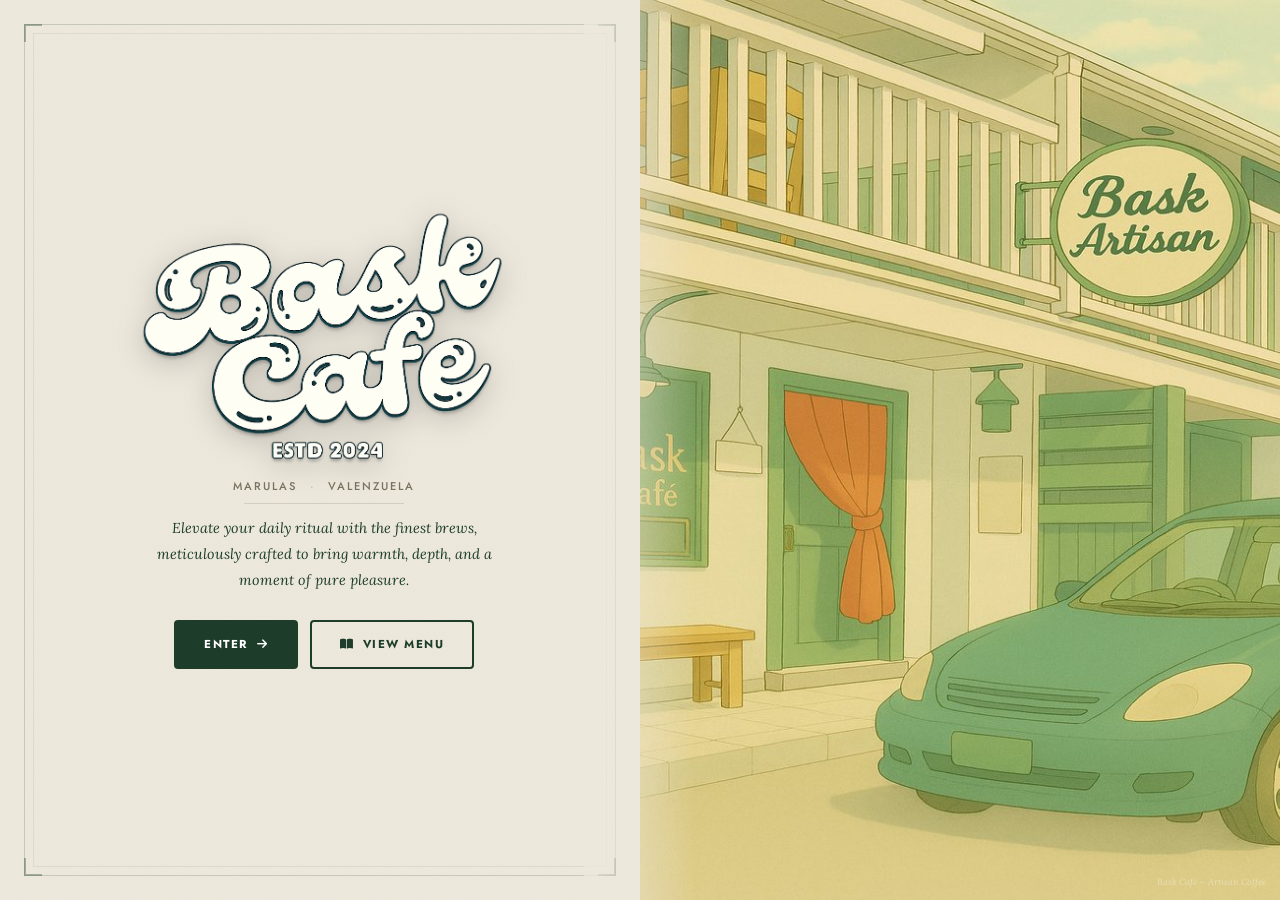
==== commit aaf6f3f8: "refactor: Update all" ====
--- a/index.html
+++ b/index.html
@@ -165,6 +165,32 @@
   .cta{gap:8px;}
   .p-right{height:45vh;min-height:200px;}
 }
+
+/* ══ MOBILE: hide right panel ══ */
+@media(max-width:767.98px){
+  .p-right{display:none!important;}
+  .wrap{height:100vh;min-height:0;}
+  .p-left{width:100%;height:100vh;padding:48px 32px;}
+}
+
+/* ══ LEFT PANEL FRAME AESTHETIC ══ */
+.p-left__frame{
+  position:absolute;inset:24px;
+  border:1px solid rgba(29,61,42,.18);
+  pointer-events:none;z-index:2;
+}
+.p-left__frame::before{
+  content:'';position:absolute;inset:8px;
+  border:1px solid rgba(29,61,42,.08);
+}
+.p-left__corner{
+  position:absolute;width:18px;height:18px;
+  border-color:rgba(29,61,42,.35);border-style:solid;
+}
+.p-left__corner--tl{top:-1px;left:-1px;border-width:2px 0 0 2px;}
+.p-left__corner--tr{top:-1px;right:-1px;border-width:2px 2px 0 0;}
+.p-left__corner--bl{bottom:-1px;left:-1px;border-width:0 0 2px 2px;}
+.p-left__corner--br{bottom:-1px;right:-1px;border-width:0 2px 2px 0;}
 </style>
 </head>
 <body>
@@ -172,6 +198,12 @@
 <div class="wrap">
 
   <div class="p-left">
+    <div class="p-left__frame">
+      <div class="p-left__corner p-left__corner--tl"></div>
+      <div class="p-left__corner p-left__corner--tr"></div>
+      <div class="p-left__corner p-left__corner--bl"></div>
+      <div class="p-left__corner p-left__corner--br"></div>
+    </div>
     <div class="p-left__inner">
 
       <div class="logo-wrap">
@@ -194,8 +226,8 @@
       <p class="tagline">Elevate your daily ritual with the finest brews, meticulously crafted to bring warmth, depth, and a moment of pure pleasure.</p>
 
       <div class="cta">
-        <a href="home.html" class="btn-enter">Enter <i class="fas fa-arrow-right"></i></a>
-        <a href="menu.html" class="btn-menu"><i class="fas fa-book-open"></i> View Menu</a>
+        <a href="loading.html?to=home.html" class="btn-enter">Enter <i class="fas fa-arrow-right"></i></a>
+        <a href="loading.html?to=menu.html" class="btn-menu"><i class="fas fa-book-open"></i> View Menu</a>
       </div>
 
     </div>
